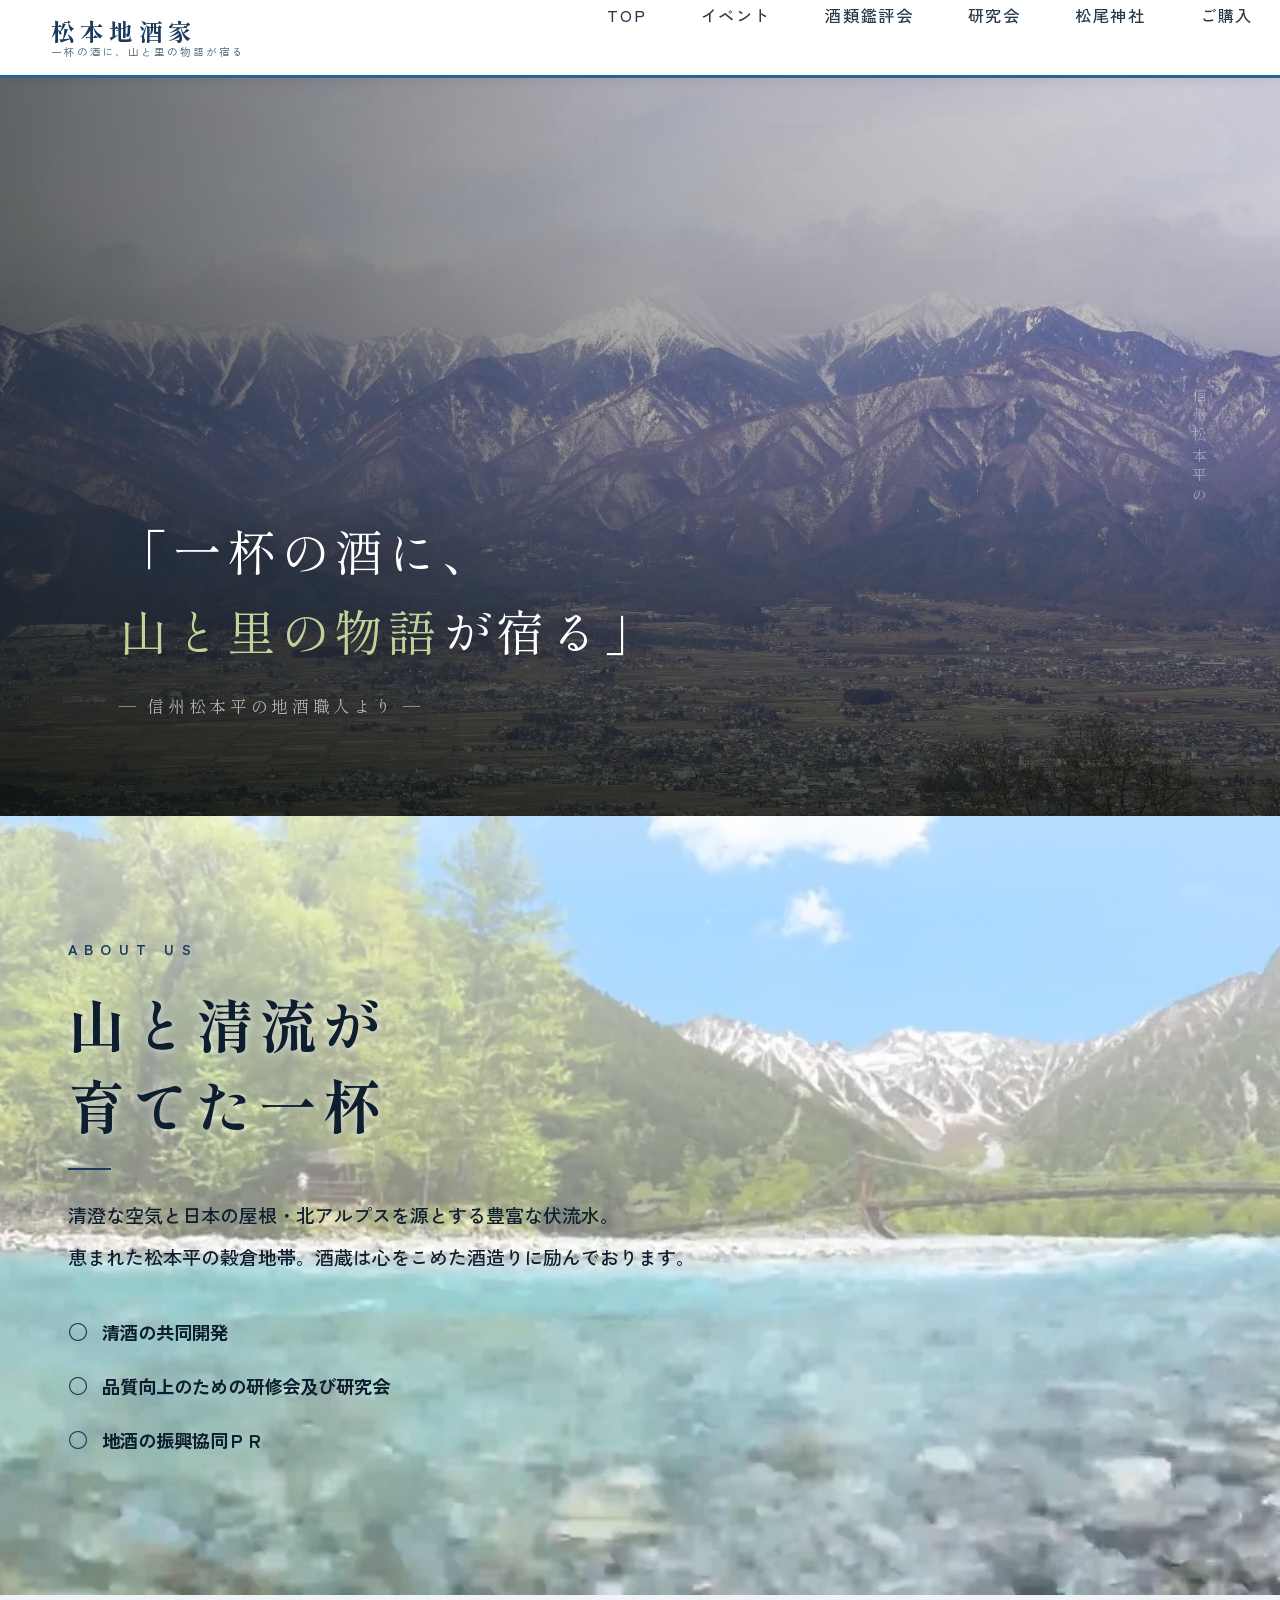
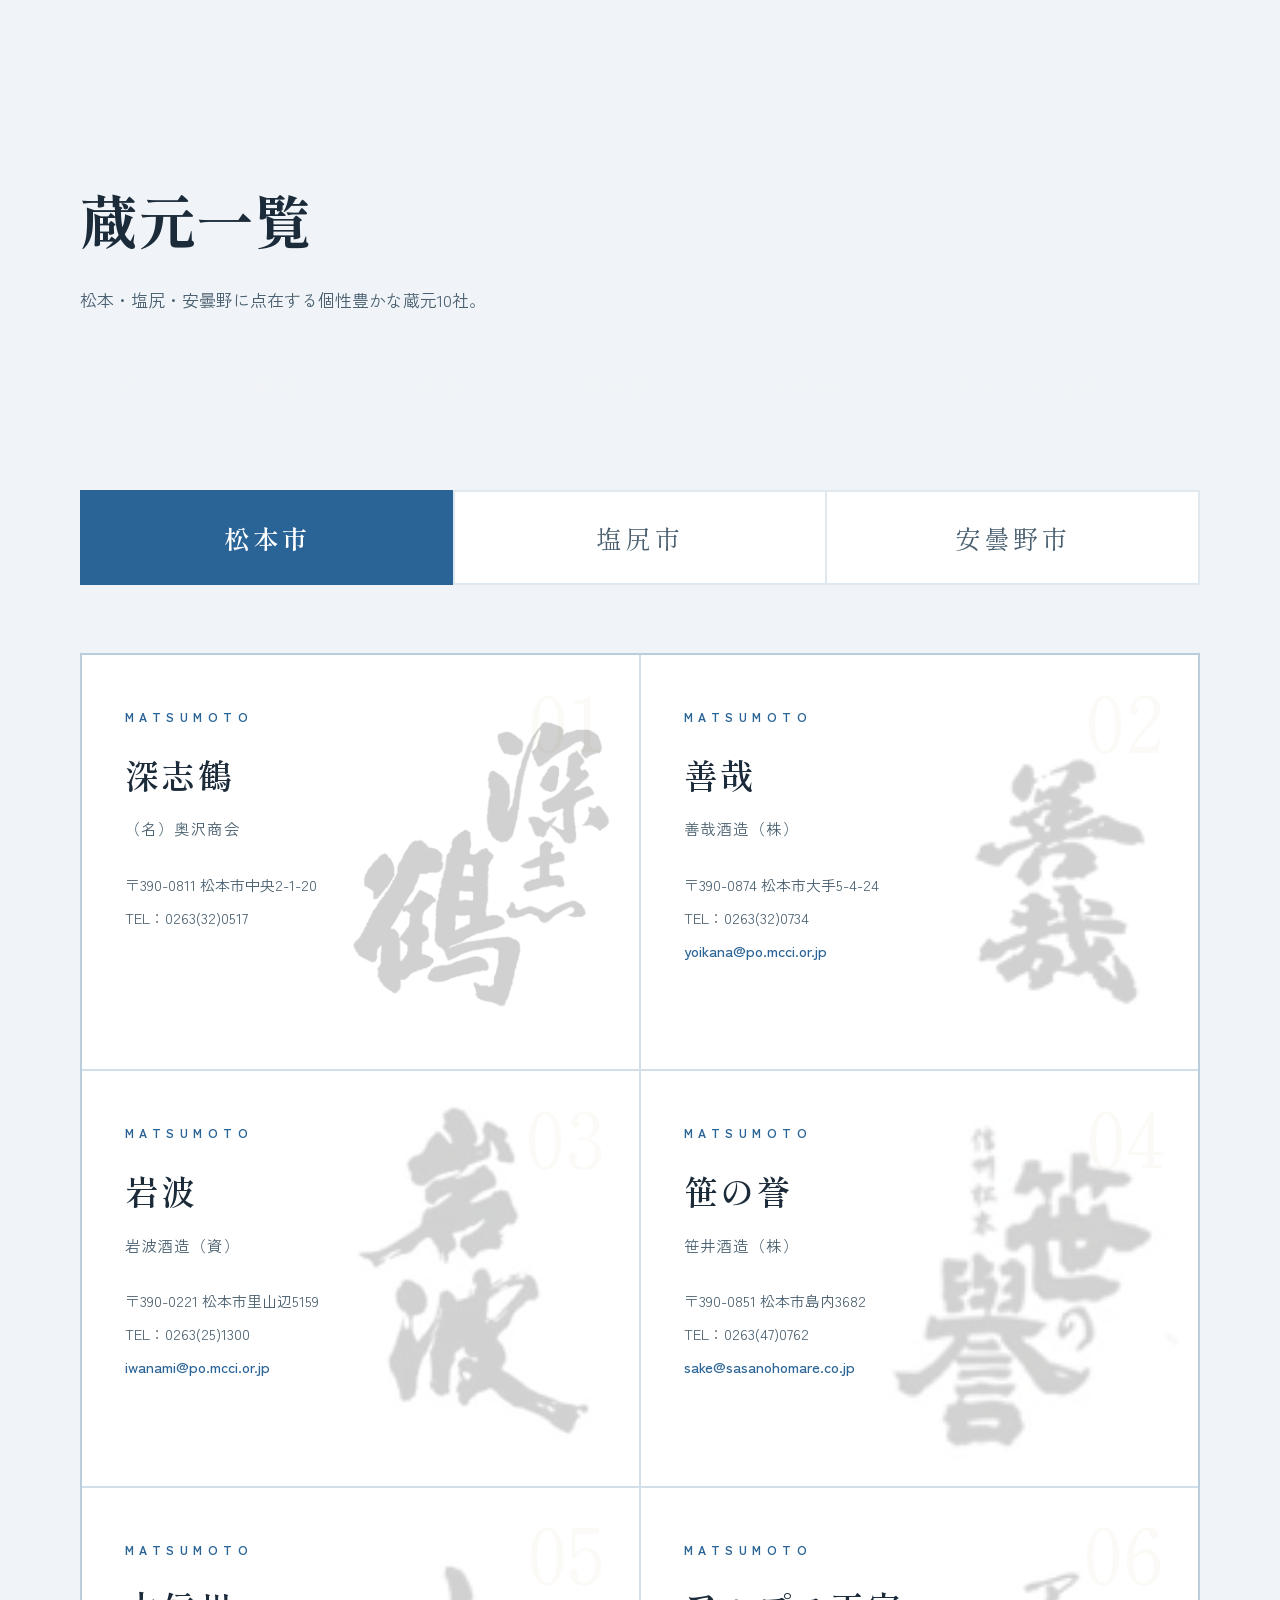
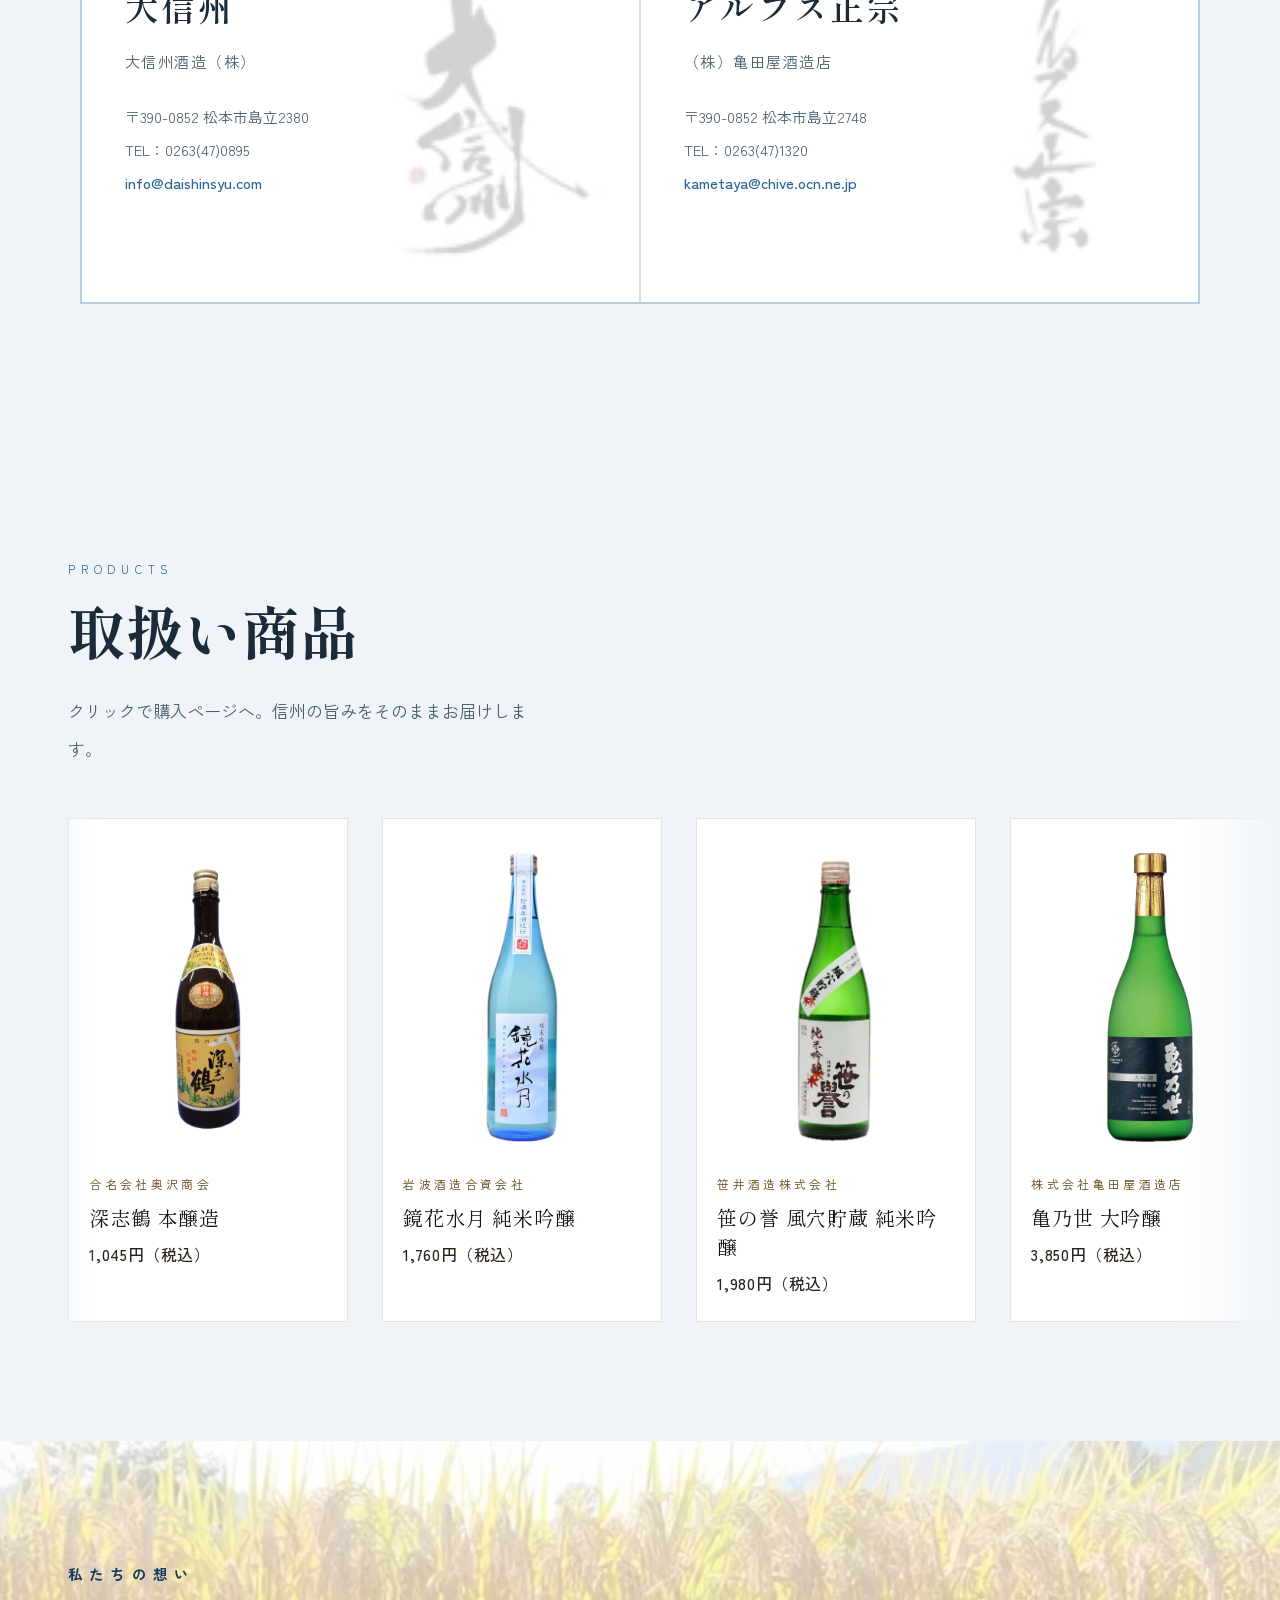
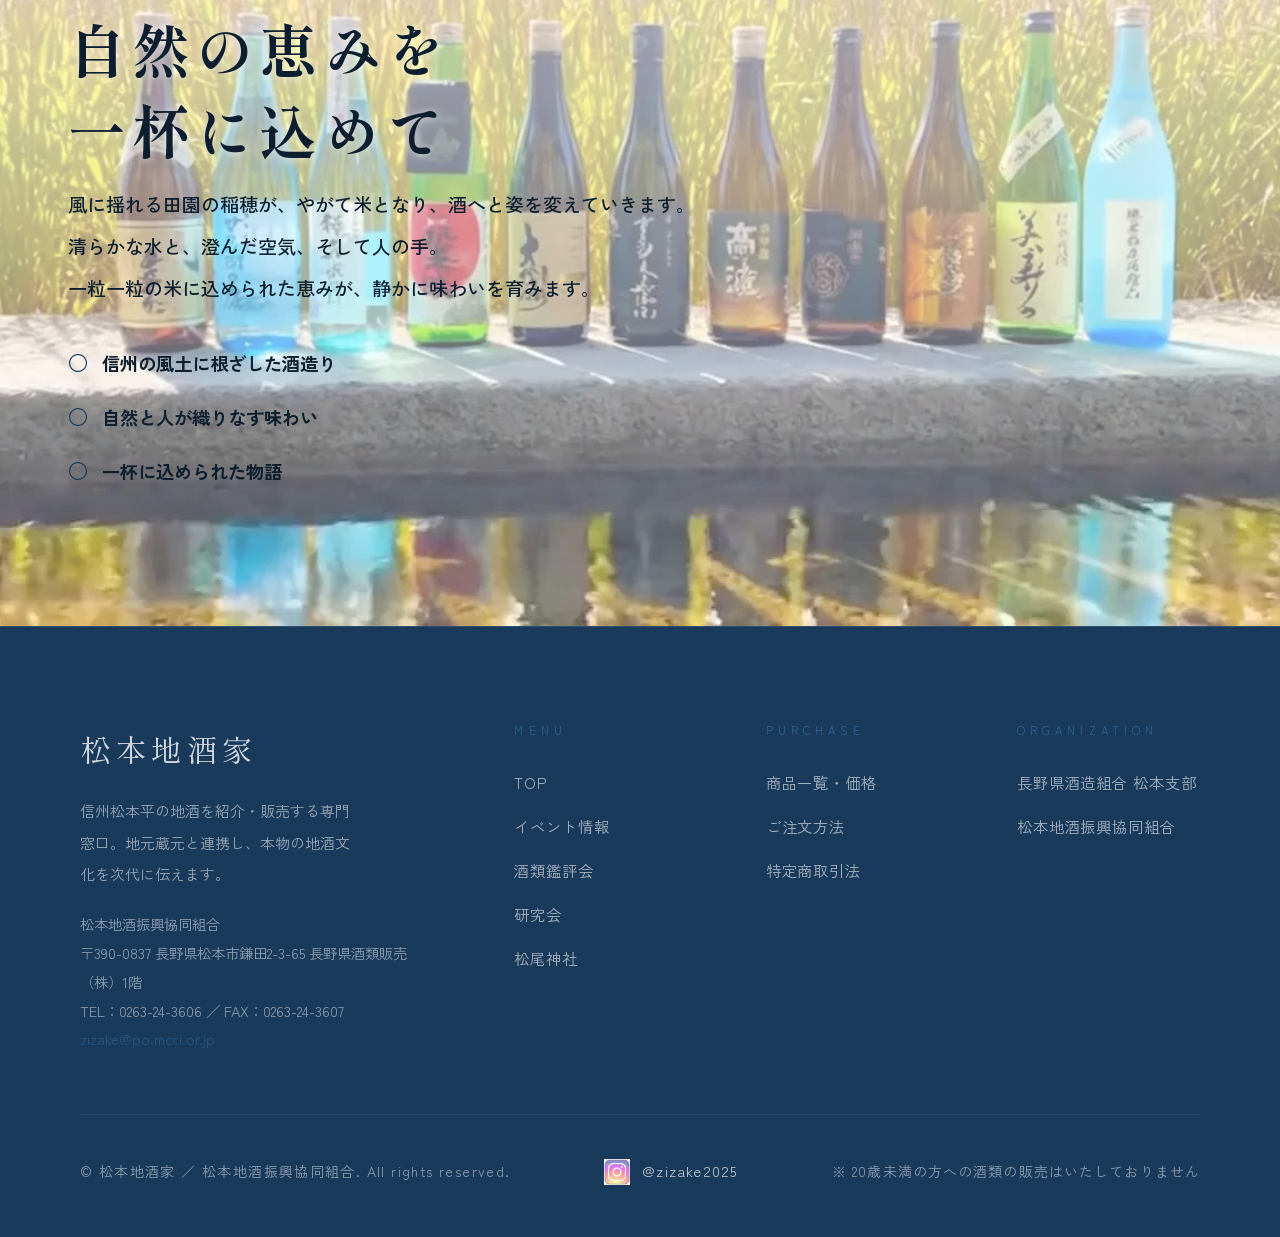
==== index.html @ dde53bfc "Improve brewery card mobile interactions" ====
<!DOCTYPE html>
<html lang="ja"><head>
  <meta charset="UTF-8">
  <meta name="viewport" content="width=device-width, initial-scale=1.0">
  <meta name="description" content="松本地酒家 — 信州松本平の地酒を紹介・販売。長野県酒造組合松本支部・松本地酒振興協同組合">
  <title>松本地酒家 — 信州松本平の地酒を紹介・販売</title>
  <link rel="icon" href="data:,">
  <link rel="preconnect" href="https://fonts.googleapis.com">
  <link rel="preload" as="image" href="images/header.webp" fetchpriority="high">
  <link href="https://fonts.googleapis.com/css2?family=Shippori+Mincho:wght@400;500;600;700&amp;family=Zen+Kaku+Gothic+New:wght@300;400;500&amp;display=swap" rel="stylesheet">
  <link rel="stylesheet" href="style.css?v=20260321b">
</head>
<body data-static-rendered="1">

<div id="loader">
  <div class="loader-kanji">松本地酒家</div>
  <div class="loader-en">zizake</div>
  <div class="loader-bar"></div>
</div>

<nav id="navbar">
  <a href="index.html" data-page="page-main" class="nav-logo">
    <span class="nav-logo-main">松本地酒家</span>
    <span class="nav-logo-sub">一杯の酒に、山と里の物語が宿る</span>
  </a>
  <ul class="nav-links">
    <li><a href="index.html" data-page="page-main">TOP</a></li>
    <li><a href="index.html?page=page-event" data-page="page-event">イベント</a></li>
    <li><a href="awards.html" data-page="page-awards">酒類鑑評会</a></li>
    <li><a href="index.html?page=page-research" data-page="page-research">研究会</a></li>
    <li><a href="index.html?page=page-shrine" data-page="page-shrine">松尾神社</a></li>
    <li><a href="purchase.html" data-page="page-purchase">ご購入</a></li>
  </ul>
  <div class="nav-hamburger" id="navHamburger"><span></span><span></span><span></span></div>
</nav>
<div class="nav-mobile" id="navMobile">
  <a href="index.html" data-page="page-main">TOP</a>
  <a href="index.html?page=page-event" data-page="page-event">イベント</a>
  <a href="awards.html" data-page="page-awards">酒類鑑評会</a>
  <a href="index.html?page=page-research" data-page="page-research">研究会</a>
  <a href="index.html?page=page-shrine" data-page="page-shrine">松尾神社</a>
  <a href="purchase.html" data-page="page-purchase">ご購入</a>
</div>

<!-- ════ PAGE: MAIN ════ -->
<div class="page active" id="page-main">

  <!-- ヒーロービジュアル -->
  <div id="nav-slideshow">
    <div class="nss-slides" id="nsSlides">
      <div class="nss-slide active">
        <div class="nss-slide-img" style="background-image:url('images/header.jpeg');background-size:cover;background-position:center;"></div>
        <div class="nss-slide-sub">信州松本平の</div>
        <div class="nss-content">
          <div class="nss-quote-wrap">
            <p class="nss-quote-main">「一杯の酒に、<br><em>山と里の物語</em>が宿る」</p>
            <p class="nss-quote-attr">— 信州松本平の地酒職人より —</p>
          </div>
        </div>
      </div></div>
    <!-- 複数画像時のみ表示されるコントロール -->
    <div class="nss-controls" id="heroControls" style="display:none;">
      <button id="nssPrev" class="nss-btn" aria-label="前へ">←</button>
      <div class="nss-dots" id="nssDots"></div>
      <button id="nssNext" class="nss-btn" aria-label="次へ">→</button>
    </div>
    <div class="nss-progress" id="nssProgress"></div>
  </div>

  <!-- イベントバナー（直近イベント複数対応） -->
  <div id="event-banners-wrap"></div>

  <!-- ABOUT -->
  <section id="about">
    <!-- 動画背景（全幅） -->
    <div class="about-video-bg" id="about-video-container">
      <img src="images/river.jpeg" alt="River background" class="about-video-poster">
    </div>
    <!-- 動画の上に載せるコンテンツ -->
    <div class="about-overlay">
      <div class="about-overlay-inner">
        <p class="about-tag reveal">About Us</p>
        <h2 class="about-heading reveal">山と清流が<br>育てた一杯</h2>
        <div class="about-rule reveal"></div>
        <p class="about-body reveal">清澄な空気と日本の屋根・北アルプスを源とする豊富な伏流水。<br>恵まれた松本平の穀倉地帯。酒蔵は心をこめた酒造りに励んでおります。</p>
        <ul class="about-list reveal">
          <li><span class="about-list-mark">○</span>清酒の共同開発</li>
          <li><span class="about-list-mark">○</span>品質向上のための研修会及び研究会</li>
          <li><span class="about-list-mark">○</span>地酒の振興協同ＰＲ</li>
        </ul>
      </div>
    </div>
  </section>

  <!-- 蔵元 -->
  <section id="breweries">
    <div class="section-inner">
      <p class="section-tag reveal">Breweries</p>
      <h2 class="section-heading reveal">蔵元一覧</h2>
      <p class="section-body reveal" style="max-width:520px;margin-bottom:0;">松本・塩尻・安曇野に点在する個性豊かな蔵元10社。</p>
    </div>
    <div class="marquee-wrap"><div class="marquee-track"><span>深志鶴</span><span>·</span><span>善哉</span><span>·</span><span>岩波</span><span>·</span><span>笹の誉</span><span>·</span><span>大信州</span><span>·</span><span>アルプス正宗</span><span>·</span><span>高波</span><span>·</span><span>和饗</span><span>·</span><span>美寿々</span><span>·</span><span>酔園</span><span>·</span><span>深志鶴</span><span>·</span><span>善哉</span><span>·</span><span>岩波</span><span>·</span><span>笹の誉</span><span>·</span><span>大信州</span><span>·</span><span>アルプス正宗</span><span>·</span><span>高波</span><span>·</span><span>和饗</span><span>·</span><span>美寿々</span><span>·</span><span>酔園</span><span>·</span></div></div>
    <div class="section-inner">
      <div class="region-tabs reveal">
        <button class="region-tab active" data-panel="panel-matsumoto">松本市</button>
        <button class="region-tab" data-panel="panel-shiojiri">塩尻市</button>
        <button class="region-tab" data-panel="panel-azumino">安曇野市</button>
      </div>
      <div class="region-panel active" id="panel-matsumoto"><div class="brewery-grid" id="grid-matsumoto"><div class="brewery-card" data-num="01"><img class="brewery-card-bg" src="images/深志鶴.webp" alt=""><div class="bc-region">Matsumoto</div><div class="bc-name">深志鶴</div><div class="bc-maker">（名）奥沢商会</div><div class="bc-info">〒390-0811 松本市中央2-1-20<br>TEL：0263(32)0517<br></div></div><div class="brewery-card" data-num="02"><img class="brewery-card-bg" src="images/善哉.webp" alt=""><div class="bc-region">Matsumoto</div><div class="bc-name">善哉</div><div class="bc-maker">善哉酒造（株）</div><div class="bc-info">〒390-0874 松本市大手5-4-24<br>TEL：0263(32)0734<br><a href="mailto:yoikana@po.mcci.or.jp">yoikana@po.mcci.or.jp</a></div><a class="bc-arrow" href="https://yoikanasyuzou.jimdosite.com/" target="_blank" rel="noreferrer noopener">詳しく見る →</a></div><div class="brewery-card" data-num="03"><img class="brewery-card-bg" src="images/岩波.webp" alt=""><div class="bc-region">Matsumoto</div><div class="bc-name">岩波</div><div class="bc-maker">岩波酒造（資）</div><div class="bc-info">〒390-0221 松本市里山辺5159<br>TEL：0263(25)1300<br><a href="mailto:iwanami@po.mcci.or.jp">iwanami@po.mcci.or.jp</a></div><a class="bc-arrow" href="https://iwanami-sake.com/" target="_blank" rel="noreferrer noopener">詳しく見る →</a></div><div class="brewery-card" data-num="04"><img class="brewery-card-bg" src="images/笹井.webp" alt=""><div class="bc-region">Matsumoto</div><div class="bc-name">笹の誉</div><div class="bc-maker">笹井酒造（株）</div><div class="bc-info">〒390-0851 松本市島内3682<br>TEL：0263(47)0762<br><a href="mailto:sake@sasanohomare.co.jp">sake@sasanohomare.co.jp</a></div><a class="bc-arrow" href="http://www.sasanohomare.co.jp/" target="_blank" rel="noreferrer noopener">詳しく見る →</a></div><div class="brewery-card" data-num="05"><img class="brewery-card-bg" src="images/大信州.webp" alt=""><div class="bc-region">Matsumoto</div><div class="bc-name">大信州</div><div class="bc-maker">大信州酒造（株）</div><div class="bc-info">〒390-0852 松本市島立2380<br>TEL：0263(47)0895<br><a href="mailto:info@daishinsyu.com">info@daishinsyu.com</a></div><a class="bc-arrow" href="https://www.daishinsyu.com/" target="_blank" rel="noreferrer noopener">詳しく見る →</a></div><div class="brewery-card" data-num="06"><img class="brewery-card-bg" src="images/亀田屋.webp" alt=""><div class="bc-region">Matsumoto</div><div class="bc-name">アルプス正宗</div><div class="bc-maker">（株）亀田屋酒造店</div><div class="bc-info">〒390-0852 松本市島立2748<br>TEL：0263(47)1320<br><a href="mailto:kametaya@chive.ocn.ne.jp">kametaya@chive.ocn.ne.jp</a></div><a class="bc-arrow" href="https://www.kametaya.co.jp/" target="_blank" rel="noreferrer noopener">詳しく見る →</a></div></div></div>
      <div class="region-panel" id="panel-shiojiri"><div class="brewery-grid" id="grid-shiojiri"><div class="brewery-card" data-num="01"><img class="brewery-card-bg" src="images/高波.webp" alt=""><div class="bc-region">Shiojiri</div><div class="bc-name">高波</div><div class="bc-maker">（資）丸永酒造場</div><div class="bc-info">〒399-0703 塩尻市広丘高出840<br>TEL：0263(52)2633<br><a href="mailto:mail@takanami-sake.co.jp">mail@takanami-sake.co.jp</a></div><a class="bc-arrow" href="https://www.takanami-sake.com/" target="_blank" rel="noreferrer noopener">詳しく見る →</a></div><div class="brewery-card" data-num="02"><img class="brewery-card-bg" src="images/和饗.webp" alt=""><div class="bc-region">Shiojiri</div><div class="bc-name">和饗</div><div class="bc-maker">和饗酒造（株）</div><div class="bc-info">〒399-0700 塩尻市塩尻町140<br>TEL：0263(52)0302<br></div><a class="bc-arrow" href="https://wakyo-shuzo.com/" target="_blank" rel="noreferrer noopener">詳しく見る →</a></div><div class="brewery-card" data-num="03"><img class="brewery-card-bg" src="images/美寿々.webp" alt=""><div class="bc-region">Shiojiri</div><div class="bc-name">美寿々</div><div class="bc-maker">美寿々酒造（株）</div><div class="bc-info">〒399-6462 塩尻市洗馬2402<br>TEL：0263(52)0013<br><a href="mailto:info@misuzushuzo.com">info@misuzushuzo.com</a></div><a class="bc-arrow" href="http://www.appale.ne.jp/~misuzu/" target="_blank" rel="noreferrer noopener">詳しく見る →</a></div></div></div>
      <div class="region-panel" id="panel-azumino"><div class="brewery-grid" id="grid-azumino"><div class="brewery-card" data-num="01"><img class="brewery-card-bg" src="images/酔園.webp" alt=""><div class="bc-region">Azumino</div><div class="bc-name">酔園</div><div class="bc-maker">ＥＨ酒造（株）</div><div class="bc-info">〒399-8204 安曇野市豊科高家1090-1<br>TEL：0263(72)3011<br><a href="mailto:mail@suien.co.jp">mail@suien.co.jp</a></div><a class="bc-arrow" href="https://suien-sake.com/" target="_blank" rel="noreferrer noopener">詳しく見る →</a></div></div></div>
    </div>
  </section>

  <!-- 商品カルーセル -->
  <section id="product-carousel">
    <div class="carousel-header">
      <p class="section-tag reveal">Products</p>
      <h2 class="section-heading reveal">取扱い商品</h2>
      <p class="section-body reveal" style="max-width:460px;">クリックで購入ページへ。信州の旨みをそのままお届けします。</p>
    </div>
    <div class="carousel-track-wrap reveal">
      <div class="carousel-track" id="carousel-track" style="animation-duration: 40s;"><a class="carousel-item" href="purchase.html" data-page="page-purchase"><div class="carousel-img"><img src="images/sake1.jpeg" alt="深志鶴 本醸造"></div><div class="carousel-item-brewery">合名会社奥沢商会</div><div class="carousel-item-name">深志鶴 本醸造</div><div class="carousel-item-price">1,045円（税込）</div></a><a class="carousel-item" href="purchase.html" data-page="page-purchase"><div class="carousel-img"><img src="images/sake2.jpeg" alt="鏡花水月 純米吟醸"></div><div class="carousel-item-brewery">岩波酒造合資会社</div><div class="carousel-item-name">鏡花水月 純米吟醸</div><div class="carousel-item-price">1,760円（税込）</div></a><a class="carousel-item" href="purchase.html" data-page="page-purchase"><div class="carousel-img"><img src="images/sake3.jpeg" alt="笹の誉 風穴貯蔵 純米吟醸"></div><div class="carousel-item-brewery">笹井酒造株式会社</div><div class="carousel-item-name">笹の誉 風穴貯蔵 純米吟醸</div><div class="carousel-item-price">1,980円（税込）</div></a><a class="carousel-item" href="purchase.html" data-page="page-purchase"><div class="carousel-img"><img src="images/sake4.jpeg" alt="亀乃世 大吟醸"></div><div class="carousel-item-brewery">株式会社亀田屋酒造店</div><div class="carousel-item-name">亀乃世 大吟醸</div><div class="carousel-item-price">3,850円（税込）</div></a><a class="carousel-item" href="purchase.html" data-page="page-purchase"><div class="carousel-img"><img src="images/sake5.jpeg" alt="高波 大吟醸"></div><div class="carousel-item-brewery">合資会社丸永酒造場</div><div class="carousel-item-name">高波 大吟醸</div><div class="carousel-item-price">3,300円（税込）</div></a><a class="carousel-item" href="purchase.html" data-page="page-purchase"><div class="carousel-img"><img src="images/sake6.jpeg" alt="和饗 純米吟醸酒"></div><div class="carousel-item-brewery">和饗酒造株式会社</div><div class="carousel-item-name">和饗 純米吟醸酒</div><div class="carousel-item-price">2,090円（税込）</div></a><a class="carousel-item" href="purchase.html" data-page="page-purchase"><div class="carousel-img"><img src="images/sake7.jpeg" alt="美寿々 純米吟醸原酒"></div><div class="carousel-item-brewery">美寿々酒造株式会社</div><div class="carousel-item-name">美寿々 純米吟醸原酒</div><div class="carousel-item-price">1,870円（税込）</div></a><a class="carousel-item" href="purchase.html" data-page="page-purchase"><div class="carousel-img"><img src="images/sake8.jpeg" alt="酔園 幻の酒ブルー"></div><div class="carousel-item-brewery">ＥＨ酒造株式会社</div><div class="carousel-item-name">酔園 幻の酒ブルー</div><div class="carousel-item-price">1,760円（税込）</div></a><a class="carousel-item" href="purchase.html" data-page="page-purchase"><div class="carousel-img"><img src="images/sake1.jpeg" alt="深志鶴 本醸造"></div><div class="carousel-item-brewery">合名会社奥沢商会</div><div class="carousel-item-name">深志鶴 本醸造</div><div class="carousel-item-price">1,045円（税込）</div></a><a class="carousel-item" href="purchase.html" data-page="page-purchase"><div class="carousel-img"><img src="images/sake2.jpeg" alt="鏡花水月 純米吟醸"></div><div class="carousel-item-brewery">岩波酒造合資会社</div><div class="carousel-item-name">鏡花水月 純米吟醸</div><div class="carousel-item-price">1,760円（税込）</div></a><a class="carousel-item" href="purchase.html" data-page="page-purchase"><div class="carousel-img"><img src="images/sake3.jpeg" alt="笹の誉 風穴貯蔵 純米吟醸"></div><div class="carousel-item-brewery">笹井酒造株式会社</div><div class="carousel-item-name">笹の誉 風穴貯蔵 純米吟醸</div><div class="carousel-item-price">1,980円（税込）</div></a><a class="carousel-item" href="purchase.html" data-page="page-purchase"><div class="carousel-img"><img src="images/sake4.jpeg" alt="亀乃世 大吟醸"></div><div class="carousel-item-brewery">株式会社亀田屋酒造店</div><div class="carousel-item-name">亀乃世 大吟醸</div><div class="carousel-item-price">3,850円（税込）</div></a><a class="carousel-item" href="purchase.html" data-page="page-purchase"><div class="carousel-img"><img src="images/sake5.jpeg" alt="高波 大吟醸"></div><div class="carousel-item-brewery">合資会社丸永酒造場</div><div class="carousel-item-name">高波 大吟醸</div><div class="carousel-item-price">3,300円（税込）</div></a><a class="carousel-item" href="purchase.html" data-page="page-purchase"><div class="carousel-img"><img src="images/sake6.jpeg" alt="和饗 純米吟醸酒"></div><div class="carousel-item-brewery">和饗酒造株式会社</div><div class="carousel-item-name">和饗 純米吟醸酒</div><div class="carousel-item-price">2,090円（税込）</div></a><a class="carousel-item" href="purchase.html" data-page="page-purchase"><div class="carousel-img"><img src="images/sake7.jpeg" alt="美寿々 純米吟醸原酒"></div><div class="carousel-item-brewery">美寿々酒造株式会社</div><div class="carousel-item-name">美寿々 純米吟醸原酒</div><div class="carousel-item-price">1,870円（税込）</div></a><a class="carousel-item" href="purchase.html" data-page="page-purchase"><div class="carousel-img"><img src="images/sake8.jpeg" alt="酔園 幻の酒ブルー"></div><div class="carousel-item-brewery">ＥＨ酒造株式会社</div><div class="carousel-item-name">酔園 幻の酒ブルー</div><div class="carousel-item-price">1,760円（税込）</div></a></div>
    </div>
  </section>
  <!-- 和紙セクション -->
  <section id="washi-section">
    <img class="washi-visual-bg" src="images/saketitle.jpeg" alt="松本地酒家の和紙背景">
    <!-- テキストオーバーレイ -->
    <div class="washi-overlay">
      <div class="washi-overlay-inner">
        <p class="about-tag reveal">私たちの想い</p>
        <h2 class="about-heading reveal">自然の恵みを<br>一杯に込めて</h2>
        <p class="about-body reveal">
風に揺れる田園の稲穂が、やがて米となり、酒へと姿を変えていきます。<br>
清らかな水と、澄んだ空気、そして人の手。<br>
一粒一粒の米に込められた恵みが、静かに味わいを育みます。
        </p>
        <ul class="about-list reveal">
          <li><span class="about-list-mark">○</span>信州の風土に根ざした酒造り</li>
          <li><span class="about-list-mark">○</span>自然と人が織りなす味わい</li>
          <li><span class="about-list-mark">○</span>一杯に込められた物語</li>
        </ul>
      </div>
    </div>
  </section>


  <footer>
    <div class="footer-inner">
      <div class="footer-top">
        <div>
          <div class="footer-brand">松本地酒家</div>
          <p class="footer-desc">信州松本平の地酒を紹介・販売する専門窓口。地元蔵元と連携し、本物の地酒文化を次代に伝えます。</p>
          <address class="footer-address" style="font-style:normal;">松本地酒振興協同組合<br>〒390-0837 長野県松本市鎌田2-3-65 長野県酒類販売（株）1階<br>TEL：0263-24-3606 ／ FAX：0263-24-3607<br><a href="mailto:zizake@po.mcci.or.jp" style="color:var(--amber);opacity:.7;">zizake@po.mcci.or.jp</a></address>
        </div>
        <div class="footer-col"><div class="footer-col-title">Menu</div><ul>
          <li><a href="index.html" data-page="page-main">TOP</a></li>
          <li><a href="index.html?page=page-event" data-page="page-event">イベント情報</a></li>
          <li><a href="awards.html" data-page="page-awards">酒類鑑評会</a></li>
          <li><a href="index.html?page=page-research" data-page="page-research">研究会</a></li>
          <li><a href="index.html?page=page-shrine" data-page="page-shrine">松尾神社</a></li>
        </ul></div>
        <div class="footer-col"><div class="footer-col-title">Purchase</div><ul>
          <li><a href="purchase.html" data-page="page-purchase">商品一覧・価格</a></li>
          <li><a href="purchase.html" data-page="page-purchase">ご注文方法</a></li>
          <li><a href="purchase.html" data-page="page-purchase">特定商取引法</a></li>
        </ul></div>
        <div class="footer-col"><div class="footer-col-title">Organization</div><ul>
          <li><a href="#">長野県酒造組合 松本支部</a></li>
          <li><a href="#">松本地酒振興協同組合</a></li>
        </ul></div>
      </div>
      <div class="footer-bottom">
        <span class="footer-copy">© 松本地酒家 ／ 松本地酒振興協同組合. All rights reserved.</span>
        <a class="footer-instagram footer-instagram-inline" href="https://www.instagram.com/zizake2025/" target="_blank" rel="noreferrer">
          <img src="images/instagram_logo.jpeg" alt="Instagram">
          <span>@zizake2025</span>
        </a>
        <span class="footer-age">※ 20歳未満の方への酒類の販売はいたしておりません</span>
      </div>
    </div>
  </footer>
</div>

<!-- ════ PAGE: EVENT ════ -->
<div class="page" id="page-event">
  <div class="page-hero"><div class="page-hero-inner">
    <p class="page-hero-tag reveal">Event</p>
    <h1 class="page-hero-title reveal">イベント情報</h1>
    <p class="page-hero-sub reveal">松本地酒振興協同組合 出展イベント</p>
  </div></div>
  <div class="event-page-body"><div style="max-width:1120px;margin:0 auto;">
    <div id="event-upcoming-block"></div>
    <div id="sake-booth-sections"></div>
    <h3 style="font-family:var(--serif);font-size:1.2rem;letter-spacing:.1em;margin:5rem 0 1rem;opacity:.5;" class="reveal">過去のイベント</h3>
    <div class="event-archive-grid" id="event-archive-grid"><div class="event-archive-card"><div class="event-archive-img"><img src="images/2026.4.11.jpg" alt="松本平の地酒を味わう会"></div><div class="event-archive-title">松本平の地酒を味わう会</div><div class="event-archive-date">2026年4月11日（土）</div><p style="font-size:.78rem;opacity:.5;margin-top:.5rem;line-height:1.8;">地域を代表する銘柄が多数揃うほか、大好評のお惣菜やM's Factoryのスイーツも並びます。春の松本の風情を感じながら日本酒の魅力を心ゆくまで味わえるイベントです。</p></div><div class="event-archive-card"><div class="event-archive-img">信州の観</div><div class="event-archive-title">信州の観光と物産展</div><div class="event-archive-date">2025年秋</div></div><div class="event-archive-card"><div class="event-archive-img">美ケ原温</div><div class="event-archive-title">美ケ原温泉マルシェ</div><div class="event-archive-date">2025年</div></div><div class="event-archive-card"><div class="event-archive-img">美ケ原温</div><div class="event-archive-title">美ケ原温泉 松本平地酒紀行</div><div class="event-archive-date">2025年</div></div><div class="event-archive-card"><div class="event-archive-img">信州松本</div><div class="event-archive-title">信州松本大歌舞伎</div><div class="event-archive-date">2025年</div></div></div>
  </div></div>
  <footer><div class="footer-inner"><div class="footer-bottom"><span class="footer-copy">© 松本地酒家 ／ 松本地酒振興協同組合</span><a class="footer-instagram footer-instagram-inline" href="https://www.instagram.com/zizake2025/" target="_blank" rel="noreferrer"><img src="images/instagram_logo.jpeg" alt="Instagram"><span>@zizake2025</span></a><span class="footer-age">※ 20歳未満の方への酒類の販売はいたしておりません</span></div></div></footer>
</div>

<!-- ════ PAGE: RESEARCH ════ -->
<div class="page" id="page-research">
  <div class="page-hero"><div class="page-hero-inner">
    <p class="page-hero-tag reveal">Research</p>
    <h1 class="page-hero-title reveal">研究会</h1>
    <p class="page-hero-sub reveal">品質向上のための研修・研究活動</p>
  </div></div>
  <div class="research-section"><div class="research-inner">
    <div class="research-card reveal" data-month="３月">
      <div class="rc-tag">March — Spring</div>
      <h2 class="rc-title">新酒研究会</h2>
      <p class="rc-body">日本酒は11月頃から翌年の3月頃にかけて製造します。出来上がった新酒を3月に持ち寄り、「酒質・出来栄え」等を関東信越国税局の鑑定官、長野県工業技術総合センターの研究員に審査していただきます。先生からいただいた講評などをもとに、全国や県の鑑評会へ出品します。</p>
      <div class="rc-label">○ 毎年3月開催</div>
      <!-- 研究会画像（adminから登録） -->
      <div class="page-photo-grid cols-2" id="research-photos-0" style=""><div class="page-photo-item reveal"><img src="images/shinsyu.jpg" alt="新酒研究会"></div></div>
    </div>
    <div class="research-card reveal" data-month="７月">
      <div class="rc-tag">July — Summer</div>
      <h2 class="rc-title">初のみきり研究会</h2>
      <p class="rc-body">酒造が終了すると「澱引き」「濾過」をして生酒以外は「火入れ」をしタンクに低温貯蔵されます。タンクに金属製の呑み口をつけ少量の酒を採取することを「呑み切り」といいます。気温が上昇して酒質が変化しがちな6月〜7月にかけて貯蔵酒の保存状態や出荷について、関東信越国税局の鑑定官、長野県工業技術総合センターの研究員に審査していただきます。</p>
      <div class="rc-label">○ 毎年7月開催</div>
      <!-- 研究会画像（adminから登録） -->
      <div class="page-photo-grid cols-2" id="research-photos-1"><div class="page-photo-item reveal"><img src="images/nomi01.jpeg" alt="初のみきり研究会"></div></div>
    </div>
  </div></div>
  <footer><div class="footer-inner"><div class="footer-bottom"><span class="footer-copy">© 松本地酒家 ／ 松本地酒振興協同組合</span><a class="footer-instagram footer-instagram-inline" href="https://www.instagram.com/zizake2025/" target="_blank" rel="noreferrer"><img src="images/instagram_logo.jpeg" alt="Instagram"><span>@zizake2025</span></a><span class="footer-age">※ 20歳未満の方への酒類の販売はいたしておりません</span></div></div></footer>
</div>

<!-- ════ PAGE: SHRINE ════ -->
<div class="page" id="page-shrine">
  <div class="page-hero"><div class="page-hero-inner">
    <p class="page-hero-tag reveal">Shrine</p>
    <h1 class="page-hero-title reveal">松尾神社</h1>
    <p class="page-hero-sub reveal">松本市 深志神社境内</p>
  </div></div>
  <div class="shrine-section"><div class="shrine-hero-img" id="shrineHeroImg">
    <!-- adminから登録した画像1枚目をヒーローに使用、未登録時は装飾テキスト -->
    <div class="shrine-hero-placeholder" id="shrineHeroPlaceholder" style="display: none;">松尾</div>
  <img src="images/matsuozinzya1.jpeg" alt="松尾神社"></div><div class="shrine-inner">
    <div class="shrine-body">
      <p class="reveal">松尾神社は、大山咋神（おおやまくいのかみ）・市杵島姫命（いちきしまひめのみこと）を祭神に祀る、日本酒の神様として全国各地にある神社です。</p>
      <p class="reveal">江戸時代（1710年頃）、町ごと城下ごとの酒造仲間が、京都から松尾大社の分神を勧請して、それぞれに社を建て、それを拠りどころにして酒造の繁栄を祈っていました。</p>
      <p class="reveal">松本市の深志神社境内にある松尾神社は天保8年に奉られ、酒造りの季節が来ると毎年松尾神社の例祭を斎行し、酒造りの安全祈願を行っております。</p>
    </div>
    <div class="shrine-info reveal">
      <strong style="color:var(--amber-lt);font-weight:400;">所在地</strong>　長野県松本市深志3丁目 深志神社境内<br>
      <strong style="color:var(--amber-lt);font-weight:400;">祭神</strong>　大山咋神 ／ 市杵島姫命<br>
      <strong style="color:var(--amber-lt);font-weight:400;">奉納年</strong>　天保8年（1837年）<br>
      <strong style="color:var(--amber-lt);font-weight:400;">例祭</strong>　酒造りの季節ごとに安全祈願を斎行
    </div>
    <!-- 松尾神社画像（adminから登録・3枚） -->
    <div class="page-photo-grid cols-3" id="shrine-photos" style="margin-top:3rem;"><div class="page-photo-item reveal"><img src="images/matuoyokomaku2.jpeg" alt="松尾神社"></div><div class="page-photo-item reveal"><img src="images/matuosaidan1.jpeg" alt="松尾神社"></div></div>
  </div></div>
  <footer><div class="footer-inner"><div class="footer-bottom"><span class="footer-copy">© 松本地酒家 ／ 松本地酒振興協同組合</span><a class="footer-instagram footer-instagram-inline" href="https://www.instagram.com/zizake2025/" target="_blank" rel="noreferrer"><img src="images/instagram_logo.jpeg" alt="Instagram"><span>@zizake2025</span></a><span class="footer-age">※ 20歳未満の方への酒類の販売はいたしておりません</span></div></div></footer>
</div>

<script src="script.js?v=20260321b"></script>


</body></html>
---- style.css ----
/* ============================================================
   松本地酒家 — style.css
   ============================================================ */

/* ── RESET & BASE ─────────────────────────────────────────── */
*, *::before, *::after { box-sizing: border-box; margin: 0; padding: 0; }
html { scroll-behavior: smooth; font-size: 17px; }

:root {
  /* ── 空・水・清澄テーマ ── */
  --cream:    #F7F9FC;          /* 白磁：ほぼ白・わずかに青み */
  --ink:      #F0F4F8;          /* ページ背景：淡い空色 */
  --rice:     #E8EFF5;          /* カード背景：少し濃い */
  --amber:    #2A6496;          /* 藍：信州の空 */
  --amber-lt: #4A90C4;          /* 浅葱：水面の青 */
  --deep:     #EBF2F8;          /* セクション背景：やや青み */
  --midnight: #1A3A5C;          /* ローダー背景：深い藍 */
  --mist:     rgba(42,100,150,0.06);
  --border:   rgba(42,100,150,0.15);
  --text:     #1C2B3A;          /* 本文：濃い藍灰 */
  --text-sub: #4A6070;          /* サブテキスト */
  --accent:   #7BBFDD;          /* アクセント：澄んだ水色 */
  --serif:    'Shippori Mincho', serif;
  --sans:     'Zen Kaku Gothic New', sans-serif;
  --transition: 0.4s cubic-bezier(0.4, 0, 0.2, 1);
}

body {
  background: var(--ink);
  color: var(--text);
  font-family: var(--sans);
  font-weight: 400;
  line-height: 1.9;
  overflow-x: hidden;
}

img { max-width: 100%; display: block; }
a  { color: inherit; text-decoration: none; }
ul { list-style: none; }

/* ── LOADER ────────────────────────────────────────────────── */
#loader {
  position: fixed; inset: 0; z-index: 9999;
  background: var(--midnight);
  display: flex; flex-direction: column;
  align-items: center; justify-content: center;
  transition: opacity 0.9s ease, visibility 0.9s;
}
#loader.hide { opacity: 0; visibility: hidden; pointer-events: none; }

.loader-kanji {
  font-family: var(--serif);
  font-size: clamp(5rem, 14vw, 9rem);
  color: #FFFFFF;
  opacity: 0;
  letter-spacing: 0.2em;
  white-space: nowrap;
  animation: fadeUp 1.6s ease forwards 0.3s;
}
.loader-en {
  font-size: 0.78rem;
  letter-spacing: 0.5em;
  color: var(--amber);
  opacity: 0;
  margin-top: 1.2rem;
  text-transform: uppercase;
  animation: fadeUp 1s ease forwards 1.2s;
}
.loader-bar {
  width: 0; height: 1px;
  background: var(--amber);
  margin-top: 2rem;
  animation: barGrow 1.6s ease forwards 0.7s;
}

/* ── NAV ───────────────────────────────────────────────────── */
#navbar {
  position: sticky; top: 0; left: 0; right: 0; z-index: 200;
  padding: 0 0 0 3rem;
  display: flex; align-items: stretch; justify-content: space-between;
  background: #FFFFFF;
  border-bottom: 3px solid var(--amber);
  box-shadow: 0 2px 12px rgba(0,0,0,0.08);
  min-height: 72px;
}
#navbar.scrolled {
  background: #FFFFFF;
  box-shadow: 0 4px 20px rgba(0,0,0,0.12);
}
.nav-logo {
  font-family: var(--serif);
  line-height: 1.2;
  display: flex; flex-direction: column;
  justify-content: center;
  padding: 1rem 0;
}
.nav-logo-main {
  font-size: 1.4rem;
  letter-spacing: 0.22em;
  color: #1A3A5C;
  font-weight: 700;
  white-space: nowrap;
}
.nav-logo-sub {
  font-size: 0.62rem;
  letter-spacing: 0.18em;
  color: var(--text-sub);
  font-family: var(--sans);
  font-weight: 400;
}
.nav-links {
  display: flex; gap: 0; align-items: stretch;
}
.nav-links a {
  font-size: 0.95rem;
  letter-spacing: 0.1em;
  color: #2A3A4A;
  font-weight: 500;
  opacity: 1;
  padding: 0 1.6rem;
  display: flex; align-items: center;
  border-bottom: 3px solid transparent;
  margin-bottom: -3px;
  transition: color 0.2s, border-color 0.2s, background 0.2s;
}
.nav-links a:hover {
  color: var(--amber);
  border-bottom-color: var(--amber);
  background: rgba(42,100,150,0.04);
}

.nav-hamburger {
  display: none; flex-direction: column; gap: 5px;
  cursor: pointer; padding: 4px;
}
.nav-hamburger span {
  display: block; width: 24px; height: 1px;
  background: var(--text); transition: var(--transition);
}
.nav-hamburger.open span:nth-child(1) { transform: translateY(6px) rotate(45deg); }
.nav-hamburger.open span:nth-child(2) { opacity: 0; }
.nav-hamburger.open span:nth-child(3) { transform: translateY(-6px) rotate(-45deg); }

.nav-mobile {
  display: none; position: fixed; inset: 0; z-index: 190;
  background: rgba(26,58,92,0.97);
  flex-direction: column; align-items: center; justify-content: flex-start;
  gap: 0; padding-top: 80px; overflow-y: auto;
  backdrop-filter: blur(16px);
}
.nav-mobile.open { display: flex; }
.nav-mobile a {
  font-family: var(--serif); font-size: 1.6rem; letter-spacing: 0.2em;
  color: #fff; width: 100%; text-align: center;
  padding: 1.1rem 0; border-bottom: 1px solid rgba(255,255,255,0.12);
}
.nav-mobile a:first-child { border-top: 1px solid rgba(255,255,255,0.12); }
.nav-mobile a:hover { background: rgba(255,255,255,0.08); color: #a8d4f0; }

/* ── HERO ──────────────────────────────────────────────────── */
#hero {
  position: relative; height: 100vh; min-height: 640px;
  display: flex; align-items: center; justify-content: center;
  overflow: hidden;
}
.hero-bg {
  position: absolute; inset: 0;
  background: radial-gradient(ellipse 90% 70% at 35% 55%, #3D2A10 0%, #1A1510 55%, #0A0806 100%);
}
.hero-grain {
  position: absolute; inset: 0; pointer-events: none;
  background-image: url("data:image/svg+xml,%3Csvg xmlns='http://www.w3.org/2000/svg' width='300' height='300'%3E%3Cfilter id='n'%3E%3CfeTurbulence type='fractalNoise' baseFrequency='0.75' numOctaves='4' stitchTiles='stitch'/%3E%3C/filter%3E%3Crect width='300' height='300' filter='url(%23n)' opacity='0.035'/%3E%3C/svg%3E");
  opacity: 0.7; animation: grainShift 0.4s steps(1) infinite;
}
.hero-particles { position: absolute; inset: 0; overflow: hidden; }

.hero-ribbon {
  position: absolute; right: 3.5rem; top: 50%;
  transform: translateY(-50%);
  writing-mode: vertical-rl; font-family: var(--serif);
  font-size: 0.72rem; letter-spacing: 0.45em;
  color: var(--amber); opacity: 0.5;
}
.hero-content {
  position: relative; z-index: 2;
  text-align: center;
  opacity: 0; animation: fadeUp 0.9s ease forwards 1.8s;
}
.hero-eyebrow {
  font-size: 0.65rem; letter-spacing: 0.45em;
  color: var(--amber); text-transform: uppercase; margin-bottom: 0.6rem;
}
.hero-title {
  font-family: var(--serif);
  font-size: clamp(2rem, 4.5vw, 3.5rem);
  line-height: 1.1; letter-spacing: 0.12em; margin-bottom: 0.8rem;
}
.hero-title span {
  display: block;
  background: linear-gradient(140deg, var(--cream) 40%, var(--amber-lt));
  -webkit-background-clip: text; -webkit-text-fill-color: transparent;
  background-clip: text;
}
.hero-subtitle {
  font-size: 0.78rem;
  letter-spacing: 0.3em; opacity: 0.5; margin-bottom: 0;
}
.btn-primary {
  display: inline-block; padding: 0.9rem 2.8rem;
  border: 1px solid rgba(42,100,150,0.5);
  color: var(--amber); font-size: 0.8rem;
  letter-spacing: 0.3em; text-transform: uppercase;
  position: relative; overflow: hidden; transition: color 0.3s, background 0.3s;
}
.btn-primary::before {
  content: ''; position: absolute; inset: 0;
  background: var(--amber); transform: scaleX(0);
  transform-origin: left; transition: transform 0.3s ease; z-index: -1;
}
.btn-primary:hover { color: #FFFFFF; }
.btn-primary:hover::before { transform: scaleX(1); }

.scroll-hint { display: none; }
.scroll-hint-line {
  width: 1px; height: 48px;
  background: linear-gradient(to bottom, var(--amber), transparent);
  animation: scrollPulse 2.2s ease infinite;
}
.scroll-hint-text {
  font-size: 0.62rem; letter-spacing: 0.45em;
  opacity: 0.35; text-transform: uppercase;
}

/* ── SECTION COMMONS ───────────────────────────────────────── */
section { padding: 9rem 4rem; }
#about, #breweries, #product-carousel { padding: 9rem 4rem; }
.section-inner { max-width: 1120px; margin: 0 auto; }

.reveal { opacity: 0; transform: translateY(14px); transition: opacity 0.42s ease, transform 0.42s ease; }
.reveal.visible { opacity: 1; transform: translateY(0); }
.reveal-left { opacity: 0; transform: translateX(-18px); transition: opacity 0.42s ease, transform 0.42s ease; }
.reveal-left.visible { opacity: 1; transform: translateX(0); }
.reveal-right { opacity: 0; transform: translateX(18px); transition: opacity 0.42s ease, transform 0.42s ease; }
.reveal-right.visible { opacity: 1; transform: translateX(0); }

.section-tag {
  font-size: 0.68rem; letter-spacing: 0.5em;
  color: var(--amber); text-transform: uppercase; margin-bottom: 0.8rem;
}
.section-heading {
  font-family: var(--serif);
  font-size: clamp(2rem, 5vw, 3.4rem);
  line-height: 1.25; margin-bottom: 1.5rem;
}
.section-body {
  font-size: 1rem; line-height: 2.2;
  color: var(--text-sub);
}
.divider { width: 36px; height: 1px; background: var(--amber); margin: 1.8rem 0; }

/* ── EVENT BANNER ──────────────────────────────────────────── */
#event-banner {
  background: var(--deep); padding: 6rem 4rem;
  border-top: 1px solid var(--border); border-bottom: 1px solid var(--border);
}
#event-banners-wrap .event-inner {
  max-width: 1120px; margin: 0 auto;
  display: grid; grid-template-columns: minmax(0, 1fr) minmax(380px, 560px); gap: 4rem; align-items: center;
}
.event-badge {
  display: inline-flex; align-items: center; gap: 0.6rem;
  background: rgba(42,100,150,0.08); border: 1px solid rgba(42,100,150,0.2);
  padding: 0.4rem 1.1rem; margin-bottom: 1.5rem;
  font-size: 0.68rem; letter-spacing: 0.4em; color: var(--amber); text-transform: uppercase;
}
.event-badge-dot {
  width: 6px; height: 6px; border-radius: 50%;
  background: var(--amber); animation: blink 1.4s ease infinite;
}
.event-title {
  font-family: var(--serif);
  font-size: clamp(2rem, 5vw, 3.2rem);
  line-height: 1.2; margin-bottom: 1.2rem;
  color: var(--text); font-weight: 600;
}
.event-meta {
  display: flex; flex-wrap: wrap; gap: 1.5rem; margin-bottom: 1.5rem;
}
.event-meta-item {
  display: flex; align-items: center; gap: 0.6rem;
  font-size: 0.95rem; color: var(--text);
}
.event-meta-icon { color: var(--amber); font-size: 0.9rem; }
.event-desc {
  font-size: 0.9rem; line-height: 2; opacity: 0.6; margin-bottom: 2rem;
}
#event-banners-wrap .event-poster {
  position: relative; border-radius: 2px; overflow: hidden;
  width: 100%;
  max-width: 560px;
  margin: 0 0 0 auto;
}
#event-banners-wrap .event-poster-img {
  width: 100%;
  min-height: 560px;
  background: linear-gradient(145deg, #5C2B4A 0%, #3D2A10 50%, #1A1510 100%);
  display: flex; align-items: center; justify-content: center;
  flex-direction: column; gap: 1rem;
}
#event-banners-wrap .event-poster-photo,
#event-banners-wrap .event-poster-img img {
  width: 100%; height: 100%; display: block;
  object-fit: cover;
  object-position: center;
}
.event-poster-inner {
  text-align: center; padding: 2rem;
}
.event-poster-year {
  font-size: 0.7rem; letter-spacing: 0.5em; color: var(--amber); margin-bottom: 0.5rem;
}
.event-poster-main {
  font-family: var(--serif); font-size: 2rem; line-height: 1.4;
  letter-spacing: 0.1em; margin-bottom: 1rem;
}
.event-poster-date {
  font-size: 0.78rem; letter-spacing: 0.3em; opacity: 0.6;
}
.event-poster-border {
  position: absolute; inset: 12px;
  border: 1px solid rgba(200,146,42,0.3); pointer-events: none;
}

/* ── ABOUT（全幅動画背景＋テキストオーバーレイ） ───────────── */
#about {
  position: relative;
  overflow: hidden;
  padding: 0 !important;
  background-color: #7BC8E0;
  min-height: 520px;
}

/* 全幅動画背景 */
.about-video-bg {
  position: absolute;
  inset: 0;
  width: 100%;
  height: 100%;
  object-fit: cover;
  object-position: center center;
  display: block;
}
.about-video-bg video {
  position: absolute;
  inset: 0;
  width: 100%;
  height: 100%;
  object-fit: cover;
  object-position: center center;
  display: block;
}

/* 動画ポスター画像 */
.about-video-poster {
  position: absolute;
  inset: 0;
  width: 100%;
  height: 100%;
  object-fit: cover;
  object-position: center center;
  display: block;
}

.about-video-bg video {
  position: absolute;
  inset: 0;
  width: 100%;
  height: 100%;
  object-fit: cover;
  object-position: center center;
  display: block;
}

/* 動画の上のオーバーレイ（文字を読みやすくする半透明幕） */
.about-overlay {
  position: relative;
  z-index: 2;
  /* 文字が川の色に負けないよう、上部に白いグラデーション */
  background:
    linear-gradient(
      to bottom,
      rgba(255,255,255,0.72) 0%,
      rgba(255,255,255,0.55) 40%,
      rgba(255,255,255,0.40) 70%,
      rgba(255,255,255,0.20) 100%
    );
  padding: 7rem 4rem 8rem;
  min-height: 520px;
  display: flex;
  align-items: center;
}

.about-overlay-inner {
  max-width: 680px;
}

/* タグ */
.about-tag {
  font-size: 0.85rem;
  letter-spacing: 0.5em;
  color: #1A3A5C;
  text-transform: uppercase;
  margin-bottom: 1.2rem;
  font-weight: 700;
}

/* 見出し：黒に近い濃紺で川に負けない */
.about-heading {
  font-family: var(--serif);
  font-size: clamp(2.2rem, 4.5vw, 3.6rem);
  color: #0D1E2E;
  line-height: 1.4;
  letter-spacing: 0.1em;
  margin: 0 0 0.8rem;
  font-weight: 700;
  text-shadow: 0 1px 8px rgba(255,255,255,0.7);
}

.about-rule {
  width: 2.5rem;
  height: 2px;
  background: #1A3A5C;
  margin: 1.4rem 0;
}

/* 本文：濃い色でくっきり */
.about-body {
  font-size: 1.12rem;
  line-height: 2.2;
  color: #0D1E2E;
  margin-bottom: 2rem;
  font-weight: 500;
}

/* リスト */
.about-list {
  list-style: none;
  padding: 0; margin: 0;
}
.about-list li {
  display: flex;
  align-items: baseline;
  gap: 0.8rem;
  font-size: 1.08rem;
  color: #0D1E2E;
  font-weight: 600;
  margin-bottom: 0.9rem;
}
.about-list li:last-child { margin-bottom: 0; }
.about-list-mark {
  color: #1A3A5C;
  font-size: 1.2rem;
  flex-shrink: 0;
  font-weight: 700;
}

@media (max-width: 768px) {
  .about-overlay { padding: 5rem 2rem 6rem; }
  .about-overlay-inner { max-width: 100%; }
}

/* ── BREWERIES ─────────────────────────────────────────────── */
#breweries { background: var(--ink); }
.marquee-wrap {
  overflow: hidden; margin: 3rem 0 5rem;
  mask-image: linear-gradient(to right, transparent, black 12%, black 88%, transparent);
  -webkit-mask-image: linear-gradient(to right, transparent, black 12%, black 88%, transparent);
}
.marquee-track {
  display: flex; gap: 3rem; white-space: nowrap;
  animation: marquee 22s linear infinite;
}
.marquee-track span {
  font-family: var(--serif); font-size: 1.1rem;
  letter-spacing: 0.3em; color: rgba(245,240,232,0.18); flex-shrink: 0;
}

/* Region tabs */
.region-tabs {
  display: flex; gap: 0; margin-bottom: 4rem;
}
.region-tab {
  flex: 1;
  font-family: var(--serif);
  font-size: clamp(1.1rem, 2vw, 1.5rem);
  letter-spacing: 0.12em;
  padding: 1.6rem 1rem;
  text-align: center;
  cursor: pointer;
  border: 2px solid var(--border);
  border-right: none;
  color: var(--text-sub);
  background: #FFFFFF;
  transition: all 0.25s;
}
.region-tab:last-child { border-right: 2px solid var(--border); }
.region-tab:hover { background: rgba(42,100,150,0.05); color: var(--amber); }
.region-tab.active {
  background: var(--amber);
  border-color: var(--amber);
  color: #FFFFFF;
  font-weight: 600;
}

.region-panel { display: none; }
.region-panel.active { display: block; }

.brewery-grid {
  display: grid; grid-template-columns: repeat(2, 1fr);
  gap: 2px; background: var(--border);
  border: 2px solid var(--border);
}
.brewery-card {
  background: #FFFFFF; padding: 3rem 2.5rem;
  position: relative; overflow: hidden; cursor: default;
  transition: background 0.2s, box-shadow 0.2s;
  box-shadow: none;
}
.brewery-card-link { cursor: pointer; touch-action: manipulation; -webkit-tap-highlight-color: rgba(200,146,42,0.12); }
.brewery-card:hover,
.brewery-card-link:active {
  background: #F0F7FF;
  box-shadow: inset 0 0 0 2px var(--amber);
}
.brewery-card-link:focus-visible {
  outline: 2px solid var(--amber);
  outline-offset: 3px;
}
.brewery-card::before {
  content: attr(data-num); position: absolute;
  top: 1.5rem; right: 2rem;
  font-family: var(--serif); font-size: 4.5rem;
  color: rgba(200,146,42,0.05); line-height: 1;
  transition: color 0.3s;
}
.brewery-card:hover::before,
.brewery-card-link:active::before { color: rgba(200,146,42,0.1); }
.bc-region { font-size: 0.72rem; letter-spacing: 0.45em; color: var(--amber); text-transform: uppercase; margin-bottom: 0.8rem; font-weight: 600; }
.bc-name { font-family: var(--serif); font-size: 2rem; letter-spacing: 0.08em; margin-bottom: 0.4rem; color: var(--text); font-weight: 600; }
.bc-maker { font-size: 0.9rem; color: var(--text-sub); letter-spacing: 0.1em; margin-bottom: 1.5rem; }
.bc-info { font-size: 0.88rem; line-height: 2.2; color: var(--text-sub); }
.bc-info a { color: var(--amber); font-weight: 500; }
.bc-info a:hover { opacity: 1; }
.bc-arrow {
  display: inline-flex; align-items: center; gap: 0.4rem;
  margin-top: 1.5rem; font-size: 0.72rem;
  letter-spacing: 0.3em; color: var(--amber);
  opacity: 0; transform: translateX(-8px);
  transition: opacity 0.3s, transform 0.3s; text-transform: uppercase;
}
.brewery-card:hover .bc-arrow,
.brewery-card-link:active .bc-arrow { opacity: 1; transform: translateX(0); }
@media (hover: none), (pointer: coarse) {
  .bc-arrow {
    opacity: 1;
    transform: translateX(0);
  }
}

/* ── SEASONS ───────────────────────────────────────────────── */
#seasons { background: var(--ink); padding-left: 0; padding-right: 0; }
.seasons-header { padding: 0 4rem; margin-bottom: 4rem; }
.seasons-track {
  display: flex; gap: 2px;
  overflow-x: auto; padding: 0 4rem 2rem;
  scrollbar-width: none; cursor: grab;
}
.seasons-track::-webkit-scrollbar { display: none; }
.seasons-track:active { cursor: grabbing; }
.season-card {
  flex: 0 0 280px; aspect-ratio: 2/3;
  position: relative; overflow: hidden;
  transition: flex 0.5s cubic-bezier(0.4, 0, 0.2, 1);
}
.season-card:hover { flex: 0 0 380px; }
.season-bg {
  position: absolute; inset: 0;
  transition: transform 0.55s ease;
}
.season-card:hover .season-bg { transform: scale(1.06); }
.season-card[data-s="spring"] .season-bg { background: linear-gradient(155deg, #5C2B4A 0%, #2B1F0E 65%, #1A1510 100%); }
.season-card[data-s="summer"] .season-bg { background: linear-gradient(155deg, #0F3A2B 0%, #1A2A10 65%, #1A1510 100%); }
.season-card[data-s="autumn"] .season-bg { background: linear-gradient(155deg, #4A2208 0%, #3D1F10 65%, #1A1510 100%); }
.season-card[data-s="winter"] .season-bg { background: linear-gradient(155deg, #152535 0%, #0F1820 65%, #0A0E15 100%); }
.season-kanji {
  position: absolute; inset: 0;
  display: flex; align-items: center; justify-content: center;
  font-family: var(--serif); font-size: 9rem;
  opacity: 0.06; transition: opacity 0.4s;
}
.season-card:hover .season-kanji { opacity: 0.13; }
.season-content {
  position: absolute; bottom: 0; left: 0; right: 0; padding: 2rem 1.8rem;
  background: linear-gradient(to top, rgba(14,11,8,0.95) 0%, transparent 100%);
}
.season-label { font-size: 0.62rem; letter-spacing: 0.5em; color: var(--amber); text-transform: uppercase; margin-bottom: 0.4rem; }
.season-name { font-family: var(--serif); font-size: 1.6rem; letter-spacing: 0.08em; margin-bottom: 0.4rem; }
.season-desc {
  font-size: 0.76rem; line-height: 1.85; opacity: 0.5;
  max-height: 0; overflow: hidden;
  transition: max-height 0.45s ease, opacity 0.45s;
}
.season-card:hover .season-desc { max-height: 80px; opacity: 0.75; }

/* ── PURCHASE / CONTACT ────────────────────────────────────── */
#purchase { background: var(--ink); }
.purchase-grid {
  display: grid; grid-template-columns: 1fr 1fr;
  gap: 5rem; align-items: start;
}
.step-list { margin-top: 2.5rem; }
.step-item {
  display: flex; gap: 1.5rem;
  padding: 1.5rem 0; border-bottom: 1px solid rgba(245,240,232,0.07);
}
.step-num {
  font-family: var(--serif); font-size: 2rem;
  color: var(--amber); opacity: 0.35; flex-shrink: 0; line-height: 1;
}
.step-title { font-size: 0.94rem; font-weight: 400; letter-spacing: 0.08em; margin-bottom: 0.35rem; }
.step-desc { font-size: 0.8rem; opacity: 0.48; line-height: 1.9; }

.contact-form {
  background: rgba(245,240,232,0.03);
  border: 1px solid var(--border); padding: 3rem;
}
.form-title { font-family: var(--serif); font-size: 1.35rem; letter-spacing: 0.1em; margin-bottom: 2rem; }
.form-group { margin-bottom: 1.4rem; }
.form-group label {
  display: block; font-size: 0.7rem; letter-spacing: 0.35em;
  color: var(--amber); margin-bottom: 0.55rem; text-transform: uppercase;
}
.form-group input,
.form-group select,
.form-group textarea {
  width: 100%;
  background: rgba(245,240,232,0.04);
  border: 1px solid rgba(245,240,232,0.1);
  color: var(--cream); padding: 0.85rem 1rem;
  font-family: var(--sans); font-weight: 300; font-size: 0.88rem;
  outline: none; transition: border-color 0.25s;
  appearance: none; -webkit-appearance: none; border-radius: 0;
}
.form-group input:focus,
.form-group select:focus,
.form-group textarea:focus { border-color: rgba(200,146,42,0.45); }
.form-group select option { background: var(--deep); }
.form-group textarea { resize: vertical; }
.form-note { font-size: 0.72rem; opacity: 0.35; letter-spacing: 0.1em; margin-top: 0.4rem; }
.btn-submit {
  width: 100%; padding: 1rem;
  background: var(--amber); color: var(--midnight);
  border: none; font-family: var(--sans); font-size: 0.82rem;
  letter-spacing: 0.35em; text-transform: uppercase; font-weight: 500;
  cursor: pointer; transition: opacity 0.2s, transform 0.1s;
}
.btn-submit:hover { opacity: 0.88; }
.btn-submit:active { transform: scale(0.99); }
.btn-submit.sent { background: #4A7C4A; }

/* ── PARALLAX QUOTE ────────────────────────────────────────── */
#parallaxStrip {
  position: relative; height: 55vh; min-height: 380px;
  overflow: hidden; display: flex; align-items: center; justify-content: center;
}
.parallax-bg {
  position: absolute; inset: -25%;
  background: radial-gradient(ellipse 130% 90% at 50% 50%, #1A4A7A 0%, #2A6496 40%, #1A3A5C 100%);
  will-change: transform;
}
.parallax-content {
  position: relative; z-index: 2;
  text-align: center; padding: 0 2rem;
}
.parallax-quote {
  font-family: var(--serif);
  font-size: clamp(1.4rem, 4vw, 2.8rem);
  line-height: 1.75; letter-spacing: 0.12em; max-width: 680px;
}
.parallax-quote em { color: var(--amber); font-style: normal; }
.parallax-attr { margin-top: 1.5rem; font-size: 0.72rem; letter-spacing: 0.45em; opacity: 0.3; }

/* ── FOOTER ────────────────────────────────────────────────── */
footer {
  background: var(--midnight); padding: 5.5rem 4rem 3rem;
  border-top: 1px solid rgba(255,255,255,0.1);
  color: rgba(255,255,255,0.8);
}
.footer-inner { max-width: 1120px; margin: 0 auto; }
.footer-top {
  display: grid; grid-template-columns: 2fr 1fr 1fr 1fr;
  gap: 4rem; padding-bottom: 3.5rem;
  border-bottom: 1px solid rgba(245,240,232,0.07); margin-bottom: 2.5rem;
}
.footer-brand {
  font-family: var(--serif); font-size: 1.8rem; letter-spacing: 0.15em; margin-bottom: 1rem;
}
.footer-desc { font-size: 0.88rem; color: rgba(255,255,255,0.55); line-height: 2.1; max-width: 280px; }
.footer-address { font-size: 0.85rem; color: rgba(255,255,255,0.5); line-height: 2; margin-top: 1.2rem; }
.footer-instagram {
  display: inline-flex; align-items: center; gap: 0.7rem;
  margin-top: 1.3rem;
  font-size: 0.88rem;
  color: rgba(255,255,255,0.78);
  letter-spacing: 0.08em;
}
.footer-instagram img {
  width: 26px;
  height: 26px;
  object-fit: contain;
  display: block;
}
.footer-instagram-inline {
  margin-top: 0;
  color: rgba(255,255,255,0.72);
}
.footer-col-title { font-size: 0.67rem; letter-spacing: 0.45em; color: var(--amber); text-transform: uppercase; margin-bottom: 1.4rem; }
.footer-col li { margin-bottom: 0.7rem; }
.footer-col a { font-size: 0.9rem; color: rgba(255,255,255,0.6); letter-spacing: 0.06em; transition: opacity 0.2s; }
.footer-col a:hover { opacity: 0.9; }
.footer-bottom { display: flex; justify-content: space-between; align-items: center; flex-wrap: wrap; gap: 1rem; }
.footer-copy { font-size: 0.82rem; color: rgba(255,255,255,0.5); letter-spacing: 0.1em; }
.footer-age { font-size: 0.82rem; color: rgba(255,255,255,0.5); letter-spacing: 0.08em; }

/* ── KEYFRAMES ─────────────────────────────────────────────── */
@keyframes fadeUp {
  from { opacity: 0; transform: translateY(22px); }
  to   { opacity: 1; transform: translateY(0); }
}
@keyframes barGrow { from { width: 0; } to { width: 110px; } }
@keyframes grainShift {
  0%   { transform: translate(0,0); }
  25%  { transform: translate(-2px, 1px); }
  50%  { transform: translate(2px,-1px); }
  75%  { transform: translate(-1px, 2px); }
  100% { transform: translate(1px,-2px); }
}
@keyframes float {
  from { transform: translateY(0) translateX(0); opacity: var(--op); }
  33%  { transform: translateY(-28vh) translateX(16px); }
  66%  { transform: translateY(-60vh) translateX(-12px); }
  to   { transform: translateY(-110vh) translateX(4px); opacity: 0; }
}
@keyframes scrollPulse {
  0%, 100% { transform: scaleY(1); opacity: 0.35; }
  50%       { transform: scaleY(1.25); opacity: 1; }
}
@keyframes waveRock {
  0%, 100% { transform: skewX(-1.5deg) scaleX(1.02); }
  50%       { transform: skewX(1.5deg) scaleX(0.98); }
}
@keyframes waveCrest {
  0%, 100% { transform: translateX(-5%) scaleY(1); }
  50%       { transform: translateX(5%) scaleY(1.5); }
}
@keyframes marquee {
  from { transform: translateX(0); }
  to   { transform: translateX(-50%); }
}
@keyframes blink {
  0%, 100% { opacity: 1; } 50% { opacity: 0.3; }
}

/* ── PAGE SYSTEM ───────────────────────────────────────────── */
.page { display: none; }
.page.active { display: block; }

/* ── INNER PAGE HERO ───────────────────────────────────────── */
.page-hero {
  padding: 12rem 4rem 5rem;
  background: var(--midnight);
  border-bottom: 1px solid var(--border);
}
.page-hero-inner { max-width: 1120px; margin: 0 auto; }
.page-hero-tag { font-size: 0.68rem; letter-spacing: 0.5em; color: var(--amber-lt); text-transform: uppercase; margin-bottom: 0.8rem; }
.page-hero-title { font-family: var(--serif); font-size: clamp(2.5rem, 6vw, 5rem); line-height: 1.1; color: var(--cream); font-weight: 700; letter-spacing: 0.05em; }
.page-hero-sub { font-size: 0.88rem; color: rgba(247,249,252,0.65); letter-spacing: 0.2em; margin-top: 0.8rem; }
/* 松尾神社ページのみ：背景が明るいため文字色を上書き */
#page-shrine .page-hero { background: var(--midnight); }
#page-shrine .page-hero-title { color: var(--cream); }
#page-shrine .page-hero-tag { color: var(--amber-lt); }
#page-shrine .page-hero-sub { color: rgba(247,249,252,0.75); }

/* ── PRODUCTS PAGE ─────────────────────────────────────────── */
.products-section { padding: 6rem 4rem; background: var(--ink); }
.products-inner { max-width: 1120px; margin: 0 auto; }
.products-intro {
  font-size: 0.9rem; line-height: 2; opacity: 0.6;
  max-width: 680px; margin-bottom: 3rem;
  padding: 1.5rem 2rem;
  border-left: 2px solid var(--amber);
  background: rgba(200,146,42,0.04);
}
.products-grid {
  display: grid; grid-template-columns: repeat(auto-fill, minmax(300px, 1fr));
  gap: 1.5px; background: var(--border);
  border: 1.5px solid var(--border); margin-bottom: 5rem;
}
.product-card {
  background: var(--ink);
  padding: 0;                      /* 画像がカード端まで届くようpaddingをゼロに */
  position: relative;
  transition: none;
  cursor: default;
  overflow: hidden;
}
/* テキスト部分だけpadding */
.product-card-body {
  padding: 1.4rem 1.6rem 1.8rem;
}
.product-num {
  font-family: var(--serif); font-size: 3.5rem;
  color: rgba(200,146,42,0.12); position: absolute;
  top: 0.5rem; right: 1rem; line-height: 1;
  z-index: 2;
}
.product-brewery { font-size: 0.72rem; letter-spacing: 0.4em; color: var(--amber); text-transform: uppercase; margin-bottom: 0.5rem; font-weight: 600; }
.product-name { font-family: var(--serif); font-size: 1.3rem; letter-spacing: 0.06em; margin-bottom: 0.3rem; line-height: 1.35; }
.product-type { font-size: 0.75rem; opacity: 0.45; letter-spacing: 0.15em; margin-bottom: 1.2rem; }
.product-desc { font-size: 0.9rem; line-height: 1.9; color: var(--text-sub); margin-bottom: 1.5rem; }
.product-meta {
  display: flex; gap: 1rem; flex-wrap: wrap;
  border-top: 1px solid rgba(245,240,232,0.07); padding-top: 1.2rem;
}
.product-meta-item { font-size: 0.82rem; color: var(--text-sub); letter-spacing: 0.1em; }
.product-meta-item span { color: var(--amber-lt); }

/* Order section */
.order-section {
  background: var(--deep); padding: 5rem 4rem;
  border-top: 1px solid var(--border); border-bottom: 1px solid var(--border);
}
.order-inner { max-width: 1120px; margin: 0 auto; }
.order-unified-grid {
  display: grid;
  grid-template-columns: minmax(0, 1.15fr) minmax(320px, 0.95fr);
  gap: 1.4rem;
  align-items: start;
}
.order-col-steps,
.order-col-contact,
.order-col-legal {
  background:
    linear-gradient(180deg, rgba(245,240,232,0.04) 0%, rgba(245,240,232,0.015) 100%);
  border: 1px solid rgba(245,240,232,0.08);
  padding: 1.6rem;
}
.order-col-legal {
  margin-top: 1.4rem;
}
.order-col-contact {
  background: rgba(255,255,255,0.96);
  border-color: rgba(30,24,15,0.08);
  color: #17120c;
}
.order-col-contact .order-block-title { color: #6b4a19; }
.order-block-title {
  font-size: 0.88rem;
  letter-spacing: 0.18em;
  color: var(--amber-lt);
  margin-bottom: 1.2rem;
}
.order-lead {
  font-size: 0.86rem;
  line-height: 1.9;
  color: var(--text-sub);
  margin-bottom: 1rem;
}
.order-grid { display: grid; grid-template-columns: 1fr 1fr; gap: 5rem; align-items: start; }
.order-steps {
  margin-top: 0.6rem;
  display: grid;
  grid-template-columns: 1fr;
  gap: 0.75rem;
}
.order-step {
  display: flex; gap: 0.9rem;
  padding: 0.75rem 0.95rem;
  border: 1px solid rgba(245,240,232,0.08);
  background: rgba(8, 14, 6, 0.2);
  font-size: 0.82rem; line-height: 1.7;
  min-height: 100%;
}
.order-step-icon {
  color: var(--amber);
  flex-shrink: 0;
  font-size: 1rem;
  margin-top: 1px;
  width: 1.5rem;
}
.order-mini-note {
  margin-top: 1rem;
  font-size: 0.76rem;
  line-height: 1.8;
  opacity: 0.58;
}
.order-contact-item {
  display: grid;
  grid-template-columns: 72px minmax(0, 1fr);
  gap: 0.9rem;
  padding: 0.85rem 0;
  border-bottom: 1px solid rgba(245,240,232,0.07);
  font-size: 0.84rem;
  line-height: 1.9;
  color: #17120c;
}
.order-contact-item a,
.legal-table a {
  color: #17120c;
  text-decoration: none;
  word-break: break-all;
}
.order-contact-label {
  color: #4b4035;
  letter-spacing: 0.12em;
}
.order-contact-note {
  font-size: 0.8rem;
  opacity: 0.65;
  line-height: 1.95;
  margin: 1rem 0 1.5rem;
}
.order-info-box {
  background: rgba(200,146,42,0.05); border: 1px solid var(--border);
  padding: 2rem; margin-top: 2rem; font-size: 0.82rem; line-height: 2; opacity: 0.65;
}
.order-info-box strong { color: var(--amber-lt); opacity: 1; font-weight: 400; }
.bank-box {
  background: rgba(255,255,255,0.82); border: 1px solid rgba(30,24,15,0.08);
  padding: 1.15rem 1.2rem; margin-top: 1rem; font-size: 0.8rem; line-height: 1.9; opacity: 1;
  color: #17120c;
}
.legal-section {
  padding: 4rem; background: var(--midnight);
  border-top: 1px solid rgba(245,240,232,0.05);
}
.legal-inner { max-width: 1120px; margin: 0 auto; }
.legal-title { font-size: 0.7rem; letter-spacing: 0.4em; color: var(--amber); text-transform: uppercase; margin-bottom: 1.5rem; }
.legal-table { width: 100%; border-collapse: separate; border-spacing: 0 0.45rem; font-size: 0.8rem; }
.legal-table tr { background: rgba(245,240,232,0.025); }
.legal-table td { padding: 0.72rem 0.9rem; vertical-align: top; line-height: 1.7; }
.legal-table td:first-child { width: 160px; opacity: 0.5; padding-right: 0.8rem; }
.legal-table td:last-child { opacity: 0.78; }

/* ── AWARDS PAGE ───────────────────────────────────────────── */
.awards-section { padding: 6rem 4rem; background: var(--ink); }
.awards-inner { max-width: 1120px; margin: 0 auto; }
.awards-filter {
  display: flex; gap: 1rem; flex-wrap: wrap; align-items: center;
  margin-bottom: 3.5rem;
}
.awards-filter-buttons { display: flex; gap: 0.8rem; flex-wrap: wrap; }
.filter-btn {
  padding: 0.4rem 1.1rem;
  border: 1px solid rgba(200,146,42,0.32);
  background: rgba(245,240,232,0.08);
  color: #1a3a5c;
  font-family: var(--sans); font-size: 0.75rem;
  letter-spacing: 0.2em; cursor: pointer;
  transition: all 0.2s; border-radius: 0;
}
.filter-btn.active, .filter-btn:hover {
  background: var(--amber); color: #1b1712; border-color: var(--amber);
}
.award-year-block { margin-bottom: 4rem; }
.award-year-meta {
  display: flex; gap: 0.8rem; align-items: center; flex-wrap: wrap;
  margin-bottom: 1rem;
}
.award-year-heading {
  font-family: var(--serif); font-size: 1.5rem; letter-spacing: 0.1em;
  margin-bottom: 0.4rem; color: var(--amber);
}
.award-year-sub { font-size: 0.72rem; letter-spacing: 0.3em; opacity: 0.4; text-transform: uppercase; }
.award-category-chip {
  display: inline-flex; align-items: center;
  padding: 0.2rem 0.7rem;
  border: 1px solid rgba(200,146,42,0.3);
  background: rgba(200,146,42,0.08);
  color: var(--amber);
  font-size: 0.66rem;
  letter-spacing: 0.18em;
  text-transform: uppercase;
}
.award-table { width: 100%; border-collapse: collapse; }
.award-table thead tr { border-bottom: 1px solid var(--border); }
.award-table th { font-size: 0.65rem; letter-spacing: 0.4em; color: var(--amber); text-transform: uppercase; padding: 0 1rem 0.8rem 0; text-align: left; font-weight: 400; }
.award-table tbody tr { border-bottom: 1px solid rgba(245,240,232,0.05); transition: background 0.2s; }
.award-table tbody tr:hover { background: rgba(245,240,232,0.02); }
.award-table td { padding: 1rem 1rem 1rem 0; font-size: 0.95rem; vertical-align: middle; color: var(--text); }
.award-badge {
  display: inline-flex; align-items: center; gap: 0.3rem;
  padding: 0.2rem 0.7rem; font-size: 0.68rem; letter-spacing: 0.15em;
  border-radius: 0; white-space: nowrap;
}
.badge-gold { background: rgba(200,146,42,0.15); color: #7A4800; border: 1px solid rgba(200,146,42,0.6); font-weight: 700; }
.badge-best { background: rgba(200,146,42,0.25); color: #5C3000; border: 1px solid rgba(200,146,42,0.8); font-weight: 700; }
.badge-excellent { background: rgba(42,100,150,0.1); color: var(--amber); border: 1px solid rgba(42,100,150,0.3); }
.badge-entry { background: rgba(0,0,0,0.04); color: var(--text-sub); border: 1px solid var(--border); }

/* ── RESEARCH PAGE ─────────────────────────────────────────── */
.research-section { padding: 6rem 4rem; background: var(--ink); }
.research-inner { max-width: 900px; margin: 0 auto; }
.research-card {
  background: var(--deep); border: 1px solid var(--border);
  padding: 3.5rem; margin-bottom: 2rem; position: relative;
}
.research-card::before {
  content: attr(data-month);
  position: absolute; top: 2.5rem; right: 3rem;
  font-family: var(--serif); font-size: 5rem;
  color: rgba(200,146,42,0.06); line-height: 1;
}
.rc-tag { font-size: 0.65rem; letter-spacing: 0.5em; color: var(--amber); text-transform: uppercase; margin-bottom: 0.8rem; }
.rc-title { font-family: var(--serif); font-size: 1.6rem; letter-spacing: 0.08em; margin-bottom: 1.5rem; }
.rc-body { font-size: 1rem; line-height: 2.2; color: var(--text-sub); }
.rc-label {
  display: inline-flex; align-items: center; gap: 0.5rem;
  margin-top: 1.5rem; font-size: 0.72rem;
  letter-spacing: 0.3em; color: var(--amber); text-transform: uppercase;
}

/* ── SHRINE PAGE ───────────────────────────────────────────── */
.shrine-section { padding: 0 0 6rem; background: var(--ink); }
.shrine-inner { max-width: 1000px; margin: 0 auto; padding: 0 4rem; }

/* 画像ヒーローエリア（「松尾」グラデを置き換え） */
.shrine-hero-img {
  width: 100%;
  aspect-ratio: 16 / 7;
  max-height: 500px;
  overflow: hidden;
  margin-bottom: 5rem;
  background: linear-gradient(155deg, #3D0F0F 0%, #2B1F0E 50%, #1A1510 100%);
  display: flex; align-items: center; justify-content: center;
  position: relative;
}
.shrine-hero-img img {
  width: 100%; height: 100%;
  object-fit: cover; object-position: center;
  display: block;
}
/* 画像未登録時の装飾テキスト */
.shrine-hero-placeholder {
  font-family: var(--serif);
  font-size: clamp(4rem, 10vw, 8rem);
  color: rgba(200,146,42,0.18);
  writing-mode: vertical-rl;
  letter-spacing: 0.3em;
}

.shrine-body {
  font-size: 1rem;
  line-height: 2.4;
  color: var(--text-sub);
}
.shrine-body p { margin-bottom: 2rem; }
.shrine-info {
  margin-top: 3rem; padding: 2rem 2.5rem;
  border: 1px solid var(--border);
  font-size: 0.9rem;
  color: var(--text-sub);
  line-height: 2.4;
}

@media (max-width: 768px) {
  .shrine-inner { padding: 0 1.4rem; }
  .shrine-hero-img { aspect-ratio: 4/3; max-height: 320px; margin-bottom: 3rem; }
}

/* ── RESPONSIVE ────────────────────────────────────────────── */
@media (max-width: 960px) {
  section { padding: 6rem 1.8rem; }
  #navbar { padding: 0 0 0 1.4rem; }
  .nav-links { display: none; }
  .nav-hamburger { display: flex; }
  .hero-ribbon { display: none; }

  /* ── イベントバナー ── */
  #event-banners-wrap .event-inner { display: flex; flex-direction: column; gap: 0; }
  #event-banners-wrap .event-inner > div:first-child { order: 2; padding: 1.5rem 1.2rem 0; width: 100%; }
  #event-banners-wrap .event-inner > .event-poster { order: 1; max-width: 100%; margin: 0; }
  #event-banners-wrap .event-poster-img { min-height: 0; aspect-ratio: 4 / 3; }
  #event-banners-wrap .event-poster-photo,
  #event-banners-wrap .event-poster-img img { width: 100%; height: 100%; }
  .event-banner-item { padding: 0 0 2rem; overflow: hidden; }
  .event-title { font-size: clamp(1.3rem, 5vw, 2rem); }
  .event-meta { gap: 0.7rem; flex-direction: column; }
  .event-meta-item { font-size: 0.84rem; }
  .event-desc { font-size: 0.82rem; margin-bottom: 1.2rem; }

  /* ── 蔵元グリッド ── */
  .brewery-grid { grid-template-columns: 1fr 1fr; gap: 0.8rem; }
  .brewery-card { padding: 1.2rem 1rem; }
  .bc-name { font-size: 1.1rem; }
  .bc-info { font-size: 0.75rem; line-height: 1.8; }
  .bc-arrow {
    display: inline-flex;
    opacity: 1;
    transform: translateX(0);
    margin-top: 1rem;
  }
  .region-tab { font-size: clamp(0.85rem, 3vw, 1.1rem); padding: 0.9rem 0.4rem; }

  .about-grid { grid-template-columns: 1fr; gap: 3rem; }
  .about-visual { max-width: 320px; }

  .seasons-header { padding: 0 1.8rem; }
  .seasons-track { padding: 0 1.8rem 2rem; }

  .purchase-grid { grid-template-columns: 1fr; gap: 3rem; }

  .footer-top { grid-template-columns: 1fr 1fr; gap: 2.5rem; }
  .footer-bottom { flex-direction: column; text-align: center; }
  .footer-instagram { justify-content: center; }

  .page-hero { padding: 10rem 1.8rem 3rem; }
  .products-section, .awards-section, .research-section, .shrine-section { padding: 4rem 1.8rem; }
  .order-section, .legal-section { padding: 3rem 1.8rem; }
  .order-grid { grid-template-columns: 1fr; gap: 2.5rem; }
  .order-unified-grid { grid-template-columns: 1fr; }
  .order-steps { grid-template-columns: 1fr; }
  .order-col-legal { margin-top: 1rem; }
  .legal-table td:first-child { width: 140px; }
  .award-table { font-size: 0.78rem; }
}
@media (max-width: 600px) {
  .loader-kanji {
    font-size: clamp(2.2rem, 11vw, 3.2rem);
    letter-spacing: 0.08em;
  }
  .nav-logo-main {
    font-size: 1.02rem;
    letter-spacing: 0.08em;
  }
  .footer-top { grid-template-columns: 1fr; }
  .footer-instagram { justify-content: center; }
  .season-card { flex: 0 0 220px; }
  .season-card:hover { flex: 0 0 280px; }
  .award-table th:nth-child(3), .award-table td:nth-child(3) { display: none; }

  /* ── イベントバナー さらに小さい ── */
  .event-banner-item { padding: 2rem 1rem; }
  .event-title { font-size: 1.4rem; }
  .event-meta { flex-direction: column; gap: 0.6rem; }
  .btn-primary { padding: 0.8rem 1.8rem; font-size: 0.78rem; }

  /* ── 蔵元カード さらに小さい ── */
  .brewery-grid { grid-template-columns: 1fr 1fr; gap: 0.5rem; }
  .brewery-card { padding: 0.8rem 0.7rem; }
  .bc-name { font-size: 0.95rem; }
  .region-tab { font-size: 0.8rem; padding: 0.7rem 0.25rem; letter-spacing: 0.02em; }
  .region-tabs { margin-bottom: 1.2rem; }

  /* ── セクション共通 ── */
  section { padding: 4.5rem 1.2rem; }
  .section-heading { font-size: clamp(1.6rem, 6vw, 2.4rem); }
  .order-col-steps,
  .order-col-contact,
  .order-col-legal { padding: 1.2rem; }
  .order-contact-item { grid-template-columns: 1fr; gap: 0.2rem; }
  .legal-table { border-spacing: 0 0.35rem; font-size: 0.72rem; }
  .legal-table td { padding: 0.55rem 0.7rem; line-height: 1.55; }
  .legal-table td:first-child { width: 118px; padding-right: 0.55rem; }
  .legal-table td:last-child { word-break: break-word; }

  /* ── about動画 ── */
  .about-overlay { padding: 4rem 1.4rem 5rem; min-height: 400px; }
  .about-heading { font-size: clamp(1.5rem, 5.5vw, 2.2rem); }
  .about-body { font-size: 0.9rem; }
}

/* ── PRODUCT CAROUSEL (四季置き換え) ───────────────────────── */
#product-carousel { background: var(--ink); padding: 6rem 0; overflow: hidden; }
.carousel-header { padding: 0 4rem; margin-bottom: 3rem; }
.carousel-track-wrap {
  overflow: hidden;
  mask-image: linear-gradient(to right, transparent, black 8%, black 92%, transparent);
  -webkit-mask-image: linear-gradient(to right, transparent, black 8%, black 92%, transparent);
}
.carousel-track {
  display: flex; gap: 2rem;
  padding: 0 4rem 1rem;
  animation: carouselScroll 30s linear infinite;
  width: max-content;
}
.carousel-track:hover { animation-play-state: paused; }
@keyframes carouselScroll {
  from { transform: translateX(0); }
  to   { transform: translateX(-50%); }
}
.carousel-item {
  flex: 0 0 280px; cursor: default;
  transition: none;
  text-decoration: none; color: #1b1712;
  background: #ffffff;
  border: 1px solid rgba(30,24,15,0.12);
  padding: 1.2rem 1.2rem 1.35rem;
}
.carousel-img {
  width: 100%;
  aspect-ratio: 3 / 4;
  background: #fff;
  margin-bottom: 1rem;
  display: flex; align-items: center; justify-content: center;
  font-family: var(--serif); font-size: 3rem;
  color: rgba(200,146,42,0.25); overflow: hidden;
}
.carousel-img img {
  width: 100%; height: 100%;
  object-fit: contain;
  mix-blend-mode: multiply;
  padding: 0.8rem;
}
.carousel-item-brewery {
  font-size: 0.7rem;
  letter-spacing: 0.28em;
  color: #6b4a19;
  margin-bottom: 0.45rem;
}
.carousel-item-name {
  font-family: var(--serif);
  font-size: 1.18rem;
  letter-spacing: 0.04em;
  line-height: 1.45;
  margin-bottom: 0.45rem;
  color: #17120c;
}
.carousel-item-price {
  font-size: 0.92rem;
  color: #2b241b;
  font-weight: 500;
  letter-spacing: 0.04em;
}

/* ── EVENT ARCHIVE ─────────────────────────────────────────── */
.event-archive-grid {
  display: grid; grid-template-columns: repeat(auto-fill, minmax(280px, 1fr));
  gap: 1.2rem; margin-top: 3rem;
}
.event-archive-card {
  background: var(--deep); border: 1px solid var(--border);
  padding: 1.5rem; opacity: 0.55; position: relative; overflow: hidden;
}
.event-archive-card::before {
  content: '終了'; position: absolute; top: 0.8rem; right: 0.8rem;
  font-size: 0.6rem; letter-spacing: 0.3em; color: var(--amber);
  border: 1px solid var(--border); padding: 0.15rem 0.5rem;
}
.event-archive-img {
  width: 100%; height: 140px; object-fit: cover;
  background: linear-gradient(135deg,#2b1f0e,#1a1510);
  margin-bottom: 1rem;
  display: flex; align-items: center; justify-content: center;
  font-family: var(--serif); font-size: 1.5rem; color: rgba(200,146,42,0.2);
}
.event-archive-img img { width: 100%; height: 100%; object-fit: cover; }
.event-archive-title { font-family: var(--serif); font-size: 1rem; margin-bottom: 0.3rem; }
.event-archive-date { font-size: 0.75rem; opacity: 0.5; }

/* ── NAV SLIDESHOW ─────────────────────────────────────────── */
/* ── NAV SLIDESHOW（フルビジュアルヒーロースライダー） ─────── */
#nav-slideshow {
  position: relative;
  overflow: hidden;
  padding: 0 !important;
  margin: 0 !important;
  /* 参考サイト同様、画面いっぱいの迫力あるスライダー */
}

.nss-slides {
  position: relative;
  width: 100%;
  height: 82vh;
  min-height: 540px;
  max-height: 900px;
}
@media (max-width: 960px) {
  .nss-slides { height: 60vw; min-height: 340px; }
}

/* 各スライド */
.nss-slide {
  position: absolute; inset: 0;
  opacity: 0;
  transition: opacity 1.1s ease;
  cursor: pointer;
  pointer-events: none;
  overflow: hidden;
}
.nss-slide.active {
  opacity: 1;
  pointer-events: auto;
  z-index: 2;
}
.nss-slide.exit-left,
.nss-slide.exit-right {
  opacity: 0;
  z-index: 1;
}

/* 背景画像（写真）層 */
.nss-slide-img {
  position: absolute; inset: 0;
  width: 100%; height: 100%;
  object-fit: cover;
  /* 画像がない場合のフォールバック：北アルプス・田園の山里イメージ */
  background-image:
    radial-gradient(ellipse 140% 60% at 50% 100%, rgba(10,18,8,0.95) 0%, transparent 55%),
    radial-gradient(ellipse 80% 50% at 20% 80%, rgba(20,35,15,0.7) 0%, transparent 50%),
    radial-gradient(ellipse 60% 40% at 75% 70%, rgba(15,28,12,0.6) 0%, transparent 45%),
    linear-gradient(180deg,
      #2A3E5A 0%,
      #3A5270 8%,
      #4A7060 18%,
      #5A8855 30%,
      #4A7045 42%,
      #3A5530 55%,
      #2A3E20 68%,
      #1A2A12 80%,
      #0E1A0A 100%
    );
  transition: transform 8s ease;
}
/* ケンバーンズ効果 */
.nss-slide.active .nss-slide-img {
  transform: scale(1.05);
}
.nss-slide:not(.active) .nss-slide-img {
  transform: scale(1);
}

/* 全体オーバーレイ */
.nss-slide::after {
  content: '';
  position: absolute; inset: 0;
  background:
    linear-gradient(to right,
      rgba(8,14,6,0.55) 0%,
      rgba(8,14,6,0.22) 50%,
      rgba(8,14,6,0.04) 100%
    ),
    linear-gradient(to top,
      rgba(8,14,6,0.65) 0%,
      rgba(8,14,6,0.1) 50%,
      transparent 100%
    );
  z-index: 1;
}

/* テキストコンテンツ（中央下寄せ・名言スタイル） */
.nss-content {
  position: absolute;
  z-index: 2;
  inset: 0;
  display: flex;
  align-items: flex-end;
  justify-content: flex-start;
  padding: 0 7rem 5.5rem;
}
@media (max-width: 960px) {
  .nss-content { padding: 0 2.5rem 3.5rem; }
}

/* 名言ラッパー */
.nss-quote-wrap {
  max-width: 600px;
}

.nss-quote-main {
  font-family: var(--serif);
  font-size: clamp(1.8rem, 3.8vw, 3.2rem);
  color: #FFFFFF;
  line-height: 1.65;
  letter-spacing: 0.1em;
  margin: 0 0 1.2rem;
  font-weight: 400;
  text-shadow: 0 2px 30px rgba(0,0,0,0.5);
}
.nss-quote-main em {
  font-style: normal;
  color: rgba(200, 220, 160, 0.95);
}

.nss-quote-attr {
  font-family: var(--serif);
  font-size: clamp(0.82rem, 1.3vw, 1rem);
  color: rgba(255,255,255,0.65);
  letter-spacing: 0.22em;
  margin: 0;
  text-shadow: 0 1px 8px rgba(0,0,0,0.5);
}

/* 旧スタイル（使用しないが念のため残す） */
.nss-tag { display: none; }
.nss-title { display: none; }
.nss-desc { display: none; }

/* 縦書き副テキスト（右端） */
.nss-slide-sub {
  position: absolute;
  z-index: 2;
  right: 4rem;
  top: 50%;
  transform: translateY(-50%);
  writing-mode: vertical-rl;
  font-family: var(--serif);
  font-size: 0.85rem;
  letter-spacing: 0.4em;
  color: rgba(255,255,255,0.4);
  pointer-events: none;
}
@media (max-width: 960px) { .nss-slide-sub { display: none; } }

/* コントロール */
.nss-controls {
  position: absolute;
  bottom: 2rem;
  right: 4rem;
  display: flex; align-items: center; gap: 1rem;
  z-index: 10;
}
@media (max-width: 960px) {
  .nss-controls { right: 1.5rem; bottom: 1.5rem; }
}

.nss-btn {
  width: 44px; height: 44px;
  background: rgba(255,255,255,0.12);
  border: 1px solid rgba(255,255,255,0.3);
  color: #FFFFFF;
  font-size: 1rem;
  cursor: pointer;
  display: flex; align-items: center; justify-content: center;
  transition: background 0.2s, border-color 0.2s, transform 0.1s;
  backdrop-filter: blur(4px);
  border-radius: 2px;
}
.nss-btn:hover {
  background: rgba(255,255,255,0.25);
  border-color: rgba(255,255,255,0.6);
}
.nss-btn:active { transform: scale(0.93); }

/* ドット */
.nss-dots {
  display: flex; gap: 8px; align-items: center;
}
.nss-dot {
  width: 8px; height: 8px;
  border-radius: 50%;
  background: rgba(255,255,255,0.35);
  border: 1px solid rgba(255,255,255,0.5);
  transition: background 0.3s, transform 0.3s;
  cursor: pointer;
}
.nss-dot.active {
  background: #FFFFFF;
  transform: scale(1.35);
  border-color: #FFFFFF;
}

/* プログレスバー */
.nss-progress {
  position: absolute; bottom: 0; left: 0;
  height: 3px;
  background: linear-gradient(to right, rgba(255,255,255,0.7), rgba(255,255,255,0.3));
  width: 0%;
  transition: width linear;
  z-index: 10;
}


/* ── EVENT BANNERS（複数対応） ──────────────────────────────── */
#event-banners-wrap { background: #FFFFFF; border-bottom: 1px solid var(--border); margin: 0 !important; padding: 0 !important; }
.event-banner-item { padding: 1.5rem 4rem 3rem; border-bottom: 1px solid var(--border); overflow: hidden; }
.event-banner-item:last-child { border-bottom: none; }
.event-banner-item .event-inner { max-width: 1120px; margin: 0 auto; }

/* ── BREWERY CARD 背景画像 ──────────────────────────────────── */
.brewery-card {
  position: relative; overflow: hidden;
}
.brewery-card-bg {
  position: absolute; inset: 0;
  width: 100%; height: 100%; object-fit: cover;
  opacity: 0.18; transition: opacity 0.4s;
  pointer-events: none;
}
.brewery-card:hover .brewery-card-bg { opacity: 0.28; }
.brewery-card > :not(.brewery-card-bg) { position: relative; z-index: 1; }

@media (max-width: 960px) {
  .nav-card { flex: 0 0 220px; height: 180px; }
  .nav-card:hover { flex: 0 0 280px; }
  /* event-banner-item のpadding は上の960pxブロックで制御 */
}

#event-banners-wrap:empty { display: none; }

/* event-banners-wrapが空のとき高さゼロ */
#event-banners-wrap:empty { display: none; }


.nav-links a.active {
  color: var(--amber);
  border-bottom-color: var(--amber);
}



/* ── WASHI SECTION（動画背景＋テキストオーバーレイ） ─────── */
/* ── WASHI SECTION（aboutと同じ全幅動画背景） */
#washi-section {
  position: relative;
  overflow: hidden;
  padding: 0 !important;
  margin: 0 !important;
  /* 動画読み込み前フォールバック */
  background-color: #1A1A2E;
  /* ← aboutと同じく section に明示的な高さを持たせる */
  min-height: 520px;
}

/* 動画：position:absolute で親全体を埋める */
.washi-visual-bg {
  position: absolute;
  inset: 0;
  width: 100%;
  height: 100%;
  object-fit: cover;
  object-position: center center;
  display: block;
  z-index: 0;
}

/* オーバーレイ：position:relative + z-index で動画の上に乗る */
.washi-overlay {
  position: relative;
  z-index: 2;
  /* aboutと同じ白半透明グラデーション */
  background:
    linear-gradient(
      to bottom,
      rgba(255,255,255,0.72) 0%,
      rgba(255,255,255,0.55) 40%,
      rgba(255,255,255,0.40) 70%,
      rgba(255,255,255,0.20) 100%
    );
  padding: 7rem 4rem 8rem;
  min-height: 520px;
  display: flex;
  align-items: center;
}

.washi-overlay-inner {
  max-width: 680px;
}

@media (max-width: 768px) {
  /* ── ご購入ページを一覧しやすく ── */
  .products-section { padding: 3.5rem 1rem; }
  .products-intro {
    padding: 1rem 1.1rem;
    margin-bottom: 1.6rem;
    font-size: 0.78rem;
    line-height: 1.8;
  }
  .products-grid {
    grid-template-columns: repeat(2, minmax(0, 1fr));
    gap: 1px;
    margin-bottom: 2.5rem;
  }
  .product-card-body {
    padding: 0.9rem 0.8rem 1rem;
  }
  .product-num {
    font-size: 2.2rem;
    top: 0.35rem;
    right: 0.55rem;
  }
  .product-brewery {
    font-size: 0.58rem;
    letter-spacing: 0.18em;
    margin-bottom: 0.35rem;
  }
  .product-name {
    font-size: 0.95rem;
    line-height: 1.32;
    margin-bottom: 0.2rem;
  }
  .product-type {
    font-size: 0.62rem;
    margin-bottom: 0.7rem;
  }
  .product-desc {
    font-size: 0.72rem;
    line-height: 1.6;
    margin-bottom: 0.8rem;
    display: -webkit-box;
    -webkit-line-clamp: 3;
    line-clamp: 3;
    -webkit-box-orient: vertical;
    overflow: hidden;
  }
  .product-meta {
    gap: 0.45rem;
    padding-top: 0.8rem;
  }
  .product-meta-item {
    font-size: 0.66rem;
    letter-spacing: 0.04em;
  }
  .product-img-wrap img {
    padding: 0.45rem;
  }

  #washi-section { min-height: 420px; }
  .washi-overlay { padding: 5rem 1.4rem 6rem; min-height: 420px; }
  .washi-overlay-inner { max-width: 100%; }
}

/* ── スマホ追加レスポンシブ（イベント・蔵元） ────────────────── */

/* イベントバナー：スマホでは縦積み・ポスターを適切サイズに */
@media (max-width: 768px) {
  #event-banners-wrap .event-inner {
    display: flex;
    flex-direction: column;
    gap: 1.8rem;
  }
  /* ポスターをスマホでは先頭に大きく表示 */
  #event-banners-wrap .event-poster {
    max-width: 420px;
    width: min(100%, 420px);
    margin: 0 auto;
  }
  #event-banners-wrap .event-poster-img {
    aspect-ratio: auto;
    min-height: 0;
    max-height: none;
    display: block;
    background: rgba(255,255,255,0.96);
  }
  #event-banners-wrap .event-poster-photo,
  #event-banners-wrap .event-poster-img img {
    width: 100%;
    height: auto;
    max-height: none;
    object-fit: contain;
    object-position: center;
    display: block;
  }
  #event-banners-wrap .event-inner > .event-poster   { order: 1; }
  #event-banners-wrap .event-inner > div:first-child { order: 2; }

  /* メタ情報を折り返し */
  .event-meta { flex-wrap: wrap; gap: 0.7rem; }
  .event-meta-item { font-size: 0.85rem; }
}

/* 蔵元：スマホで2カラム */
@media (max-width: 768px) {
  .brewery-grid {
    grid-template-columns: 1fr 1fr;
    gap: 0.6rem;
    border: none;
  }
  .brewery-card {
    border: 1px solid var(--border);
    padding: 0.9rem 0.8rem;
  }
  .brewery-card:last-child { border-bottom: 1px solid var(--border); }

  /* カード内フォント調整 */
  .bc-name   { font-size: 1rem; }
  .bc-maker  { font-size: 0.72rem; }
  .bc-info   { font-size: 0.7rem; line-height: 1.7; }
  .bc-region { font-size: 0.6rem; }
  .bc-arrow  {
    display: inline-flex;
    opacity: 1;
    transform: translateX(0);
    margin-top: 0.85rem;
    font-size: 0.62rem;
    letter-spacing: 0.18em;
  }

  /* タブを等幅・文字小さく */
  .region-tabs { margin-bottom: 1.2rem; }
  .region-tab  { font-size: 0.82rem; padding: 0.8rem 0.3rem; letter-spacing: 0.03em; }

  /* #breweries のセクション左右余白 */
  #breweries .section-inner { padding: 0 1rem; }
  #breweries { padding: 4rem 1rem !important; }
  .marquee-wrap { margin: 1.5rem 0 2rem; }
}

/* ── 研究会・神社 画像ギャラリー ────────────────────────────── */
.page-photo-grid {
  display: grid;
  gap: 1rem;
  margin: 3rem 0 0;
}
/* 研究会：2枚（横並び） */
.page-photo-grid.cols-2 {
  grid-template-columns: repeat(2, 1fr);
}
/* 松尾神社：3枚（横並び） */
.page-photo-grid.cols-3 {
  grid-template-columns: repeat(3, 1fr);
}
.page-photo-item {
  aspect-ratio: 4 / 3;
  overflow: hidden;
  background: rgba(255,255,255,0.04);
  border: 1px solid var(--border);
}
.page-photo-item img {
  width: 100%; height: 100%;
  object-fit: cover;
  display: block;
  transition: transform 0.5s ease;
}
.page-photo-item:hover img { transform: scale(1.04); }

/* 商品ページの縦長画像対応 */
.product-img-wrap {
  width: 100%;
  aspect-ratio: 3 / 4;
  overflow: hidden;
  background: #fff;
  display: flex;
  align-items: center;
  justify-content: center;
  margin-bottom: 0;
}
.product-img-wrap img {
  width: 100%;
  height: 100%;
  object-fit: contain;
  mix-blend-mode: multiply;
  padding: 0.8rem;
  display: block;
}
.product-img-placeholder {
  font-family: var(--serif);
  font-size: 3rem;
  color: rgba(200,146,42,0.12);
  letter-spacing: 0.1em;
}

@media (max-width: 640px) {
  .page-photo-grid.cols-2 { grid-template-columns: 1fr; }
  .page-photo-grid.cols-3 { grid-template-columns: repeat(2, 1fr); }
  .page-photo-grid.cols-3 .page-photo-item:last-child {
    grid-column: 1 / -1;
    aspect-ratio: 16 / 9;
  }
}

/* ── イベントページ詳細カード ────────────────────────────────── */
.ev-detail-card {
  background: var(--deep); border: 1px solid var(--border);
  padding: 2.5rem; margin-bottom: 2rem;
}
.ev-detail-badge {
  display: inline-flex; align-items: center; gap: .5rem;
  font-size: .65rem; letter-spacing: .4em; color: var(--amber);
  text-transform: uppercase; margin-bottom: 1.2rem;
}
.ev-img-wrap {
  text-align: center;
  margin: 0 auto 2.4rem;
  overflow: hidden;
  max-width: 760px;
}
.ev-detail-img {
  width: 100%;
  max-width: 760px;
  max-height: 760px;
  height: auto;
  object-fit: contain;
  display: block;
  margin: 0 auto;
}
.ev-detail-title {
  font-family: var(--serif); font-size: clamp(1.6rem,4vw,2.6rem);
  line-height: 1.3; margin-bottom: 1.5rem; color: var(--text);
}
.ev-detail-body {
  display: grid; grid-template-columns: 1fr 1fr; gap: 3rem; align-items: start;
}
.ev-detail-dl { margin: 0; }
.ev-dl-row {
  display: grid; grid-template-columns: 4rem 1fr; gap: .5rem;
  padding: .65rem 0; border-bottom: 1px solid var(--border);
  font-size: .87rem; line-height: 1.7;
}
.ev-dl-row:last-child { border-bottom: none; }
.ev-dl-row dt { color: var(--text-sub); font-weight: 400; }
.ev-detail-desc p {
  font-size: .87rem; line-height: 2; opacity: .7; margin-bottom: 1.5rem;
}
@media (max-width: 768px) {
  .ev-detail-card { padding: 1rem; }
  .ev-detail-body { grid-template-columns: 1fr; gap: 1.2rem; }
  .ev-dl-row { grid-template-columns: 3.2rem 1fr; font-size: .83rem; padding: .5rem 0; }
  .ev-detail-title { font-size: 1.25rem; margin-bottom: 1rem; }
  .ev-img-wrap { margin-bottom: 1.2rem; }
  .ev-detail-img { max-width: 100%; max-height: none; width: 100%; height: auto; display: block; }
}

/* ── イベントページ本体余白 ──────────────────────────────────── */
.event-page-body { padding: 6rem 4rem; background: var(--ink); }
@media (max-width: 768px) {
  .event-page-body { padding: 2.5rem 1rem; }
}
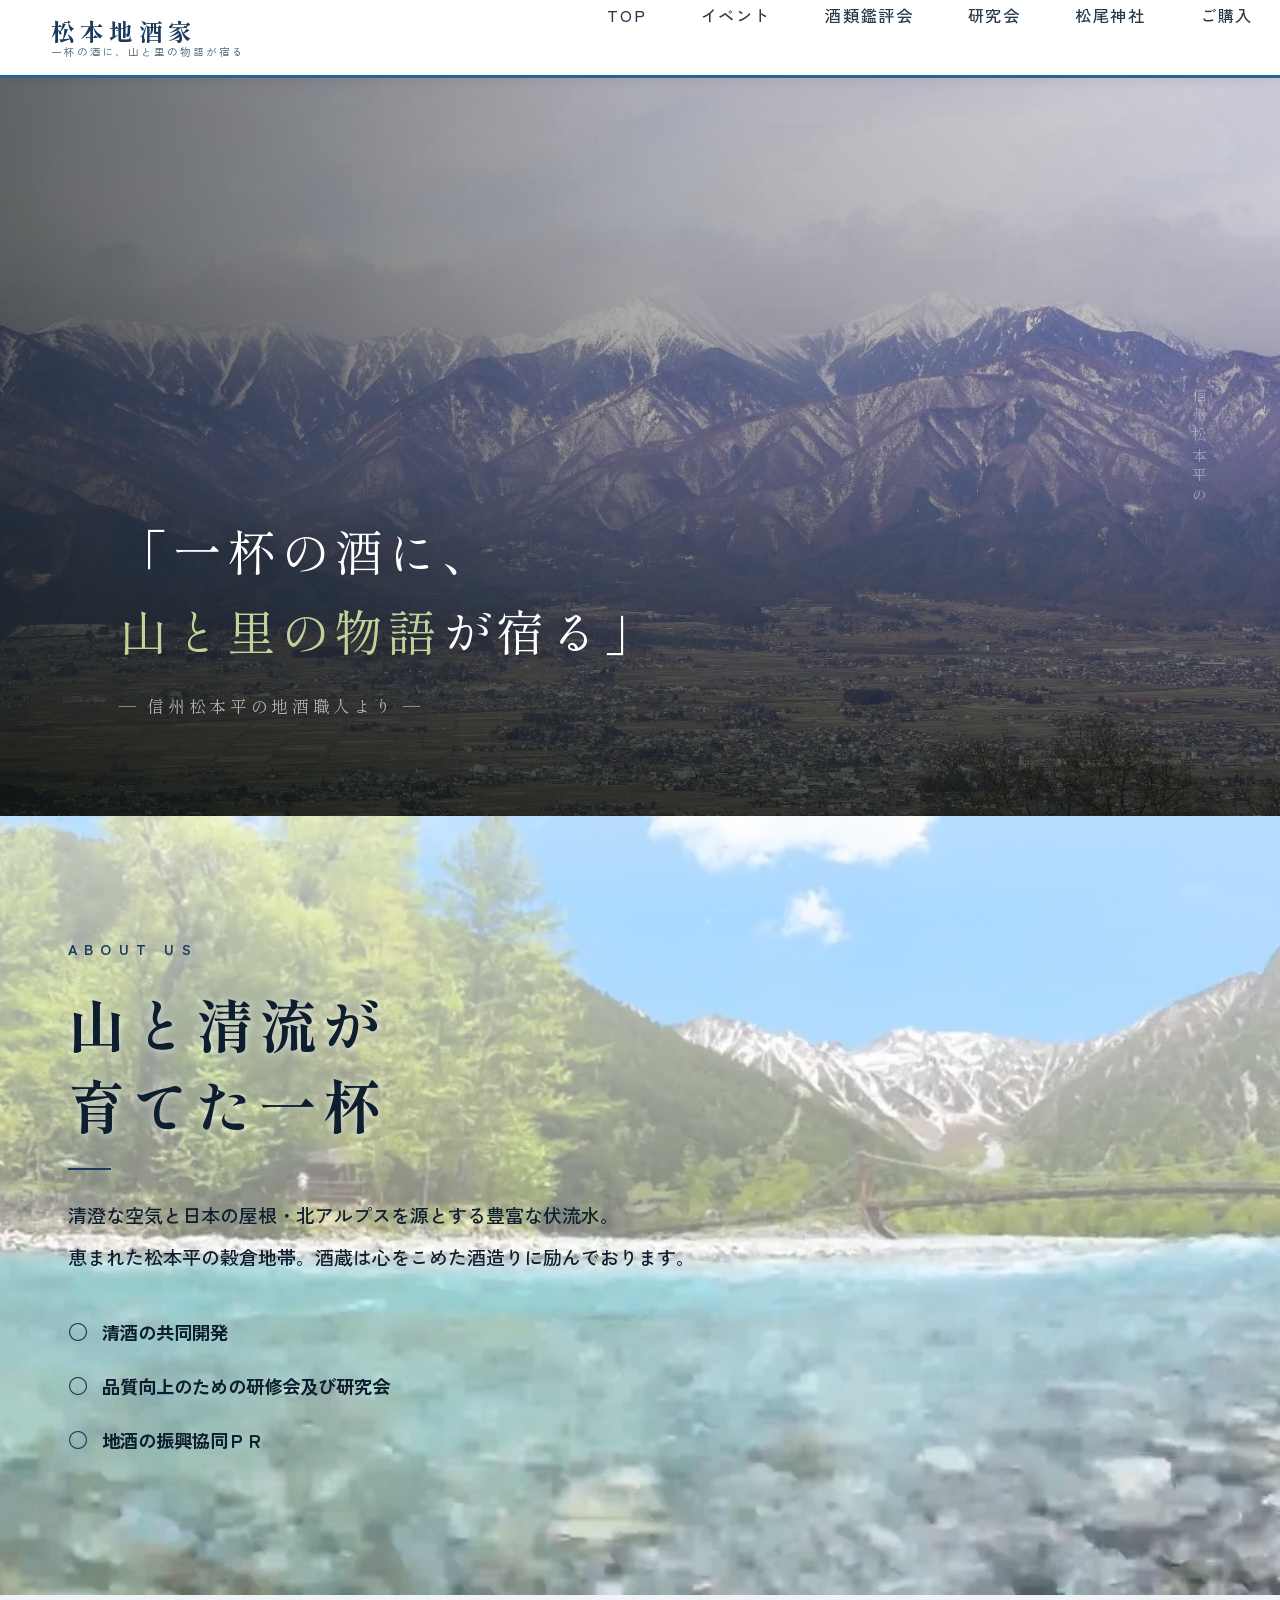
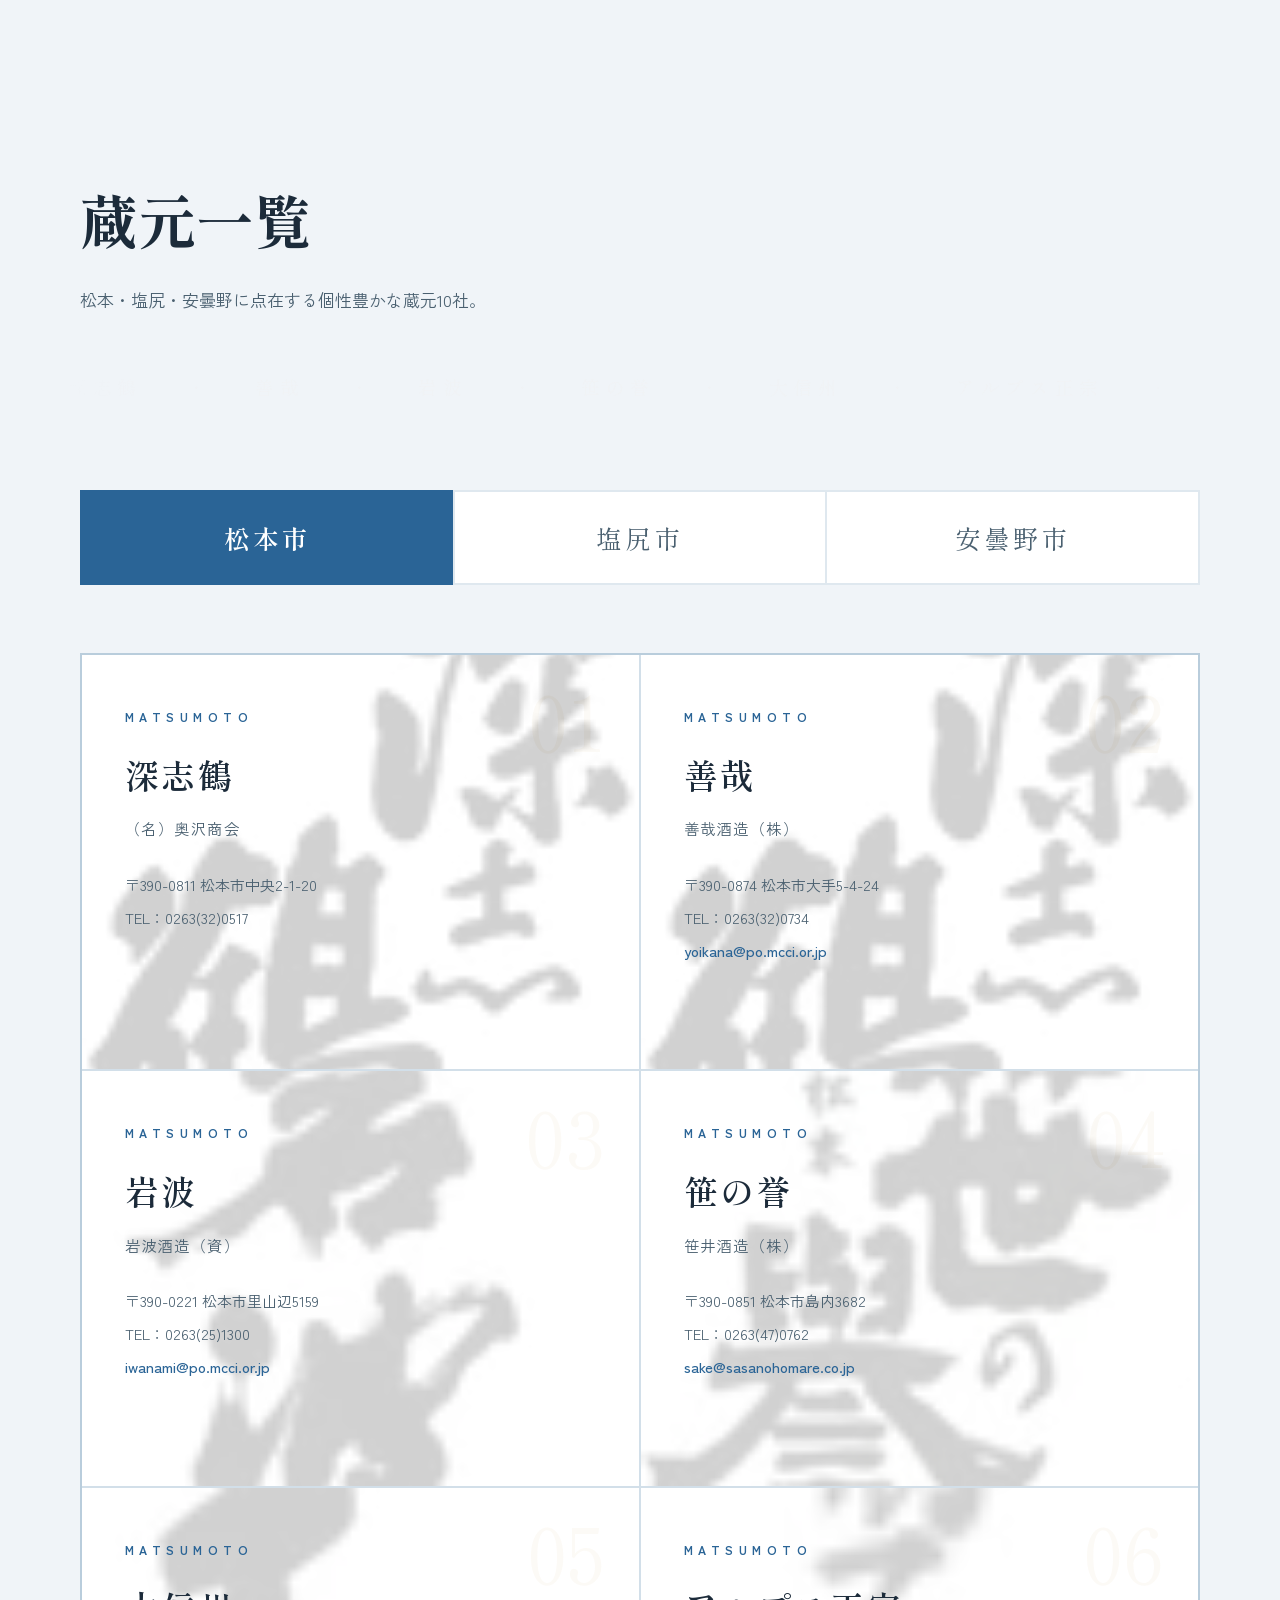
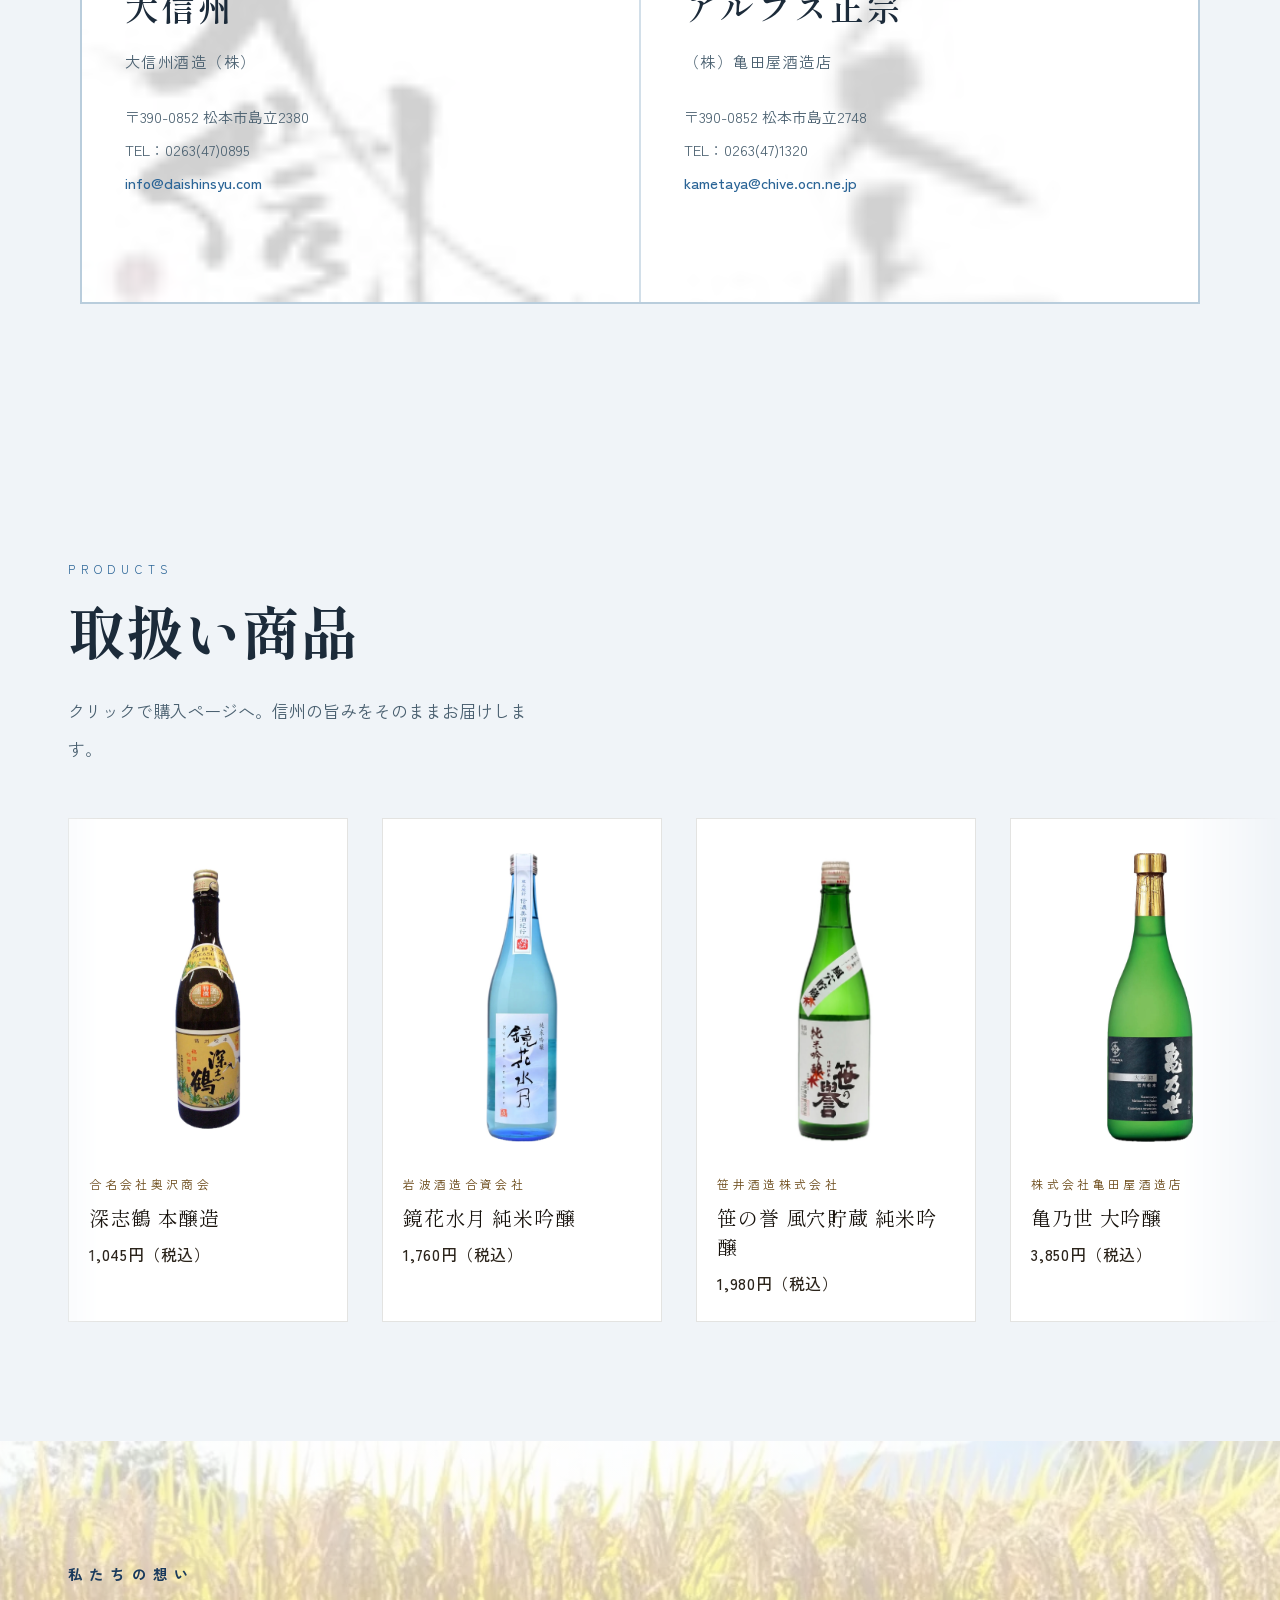
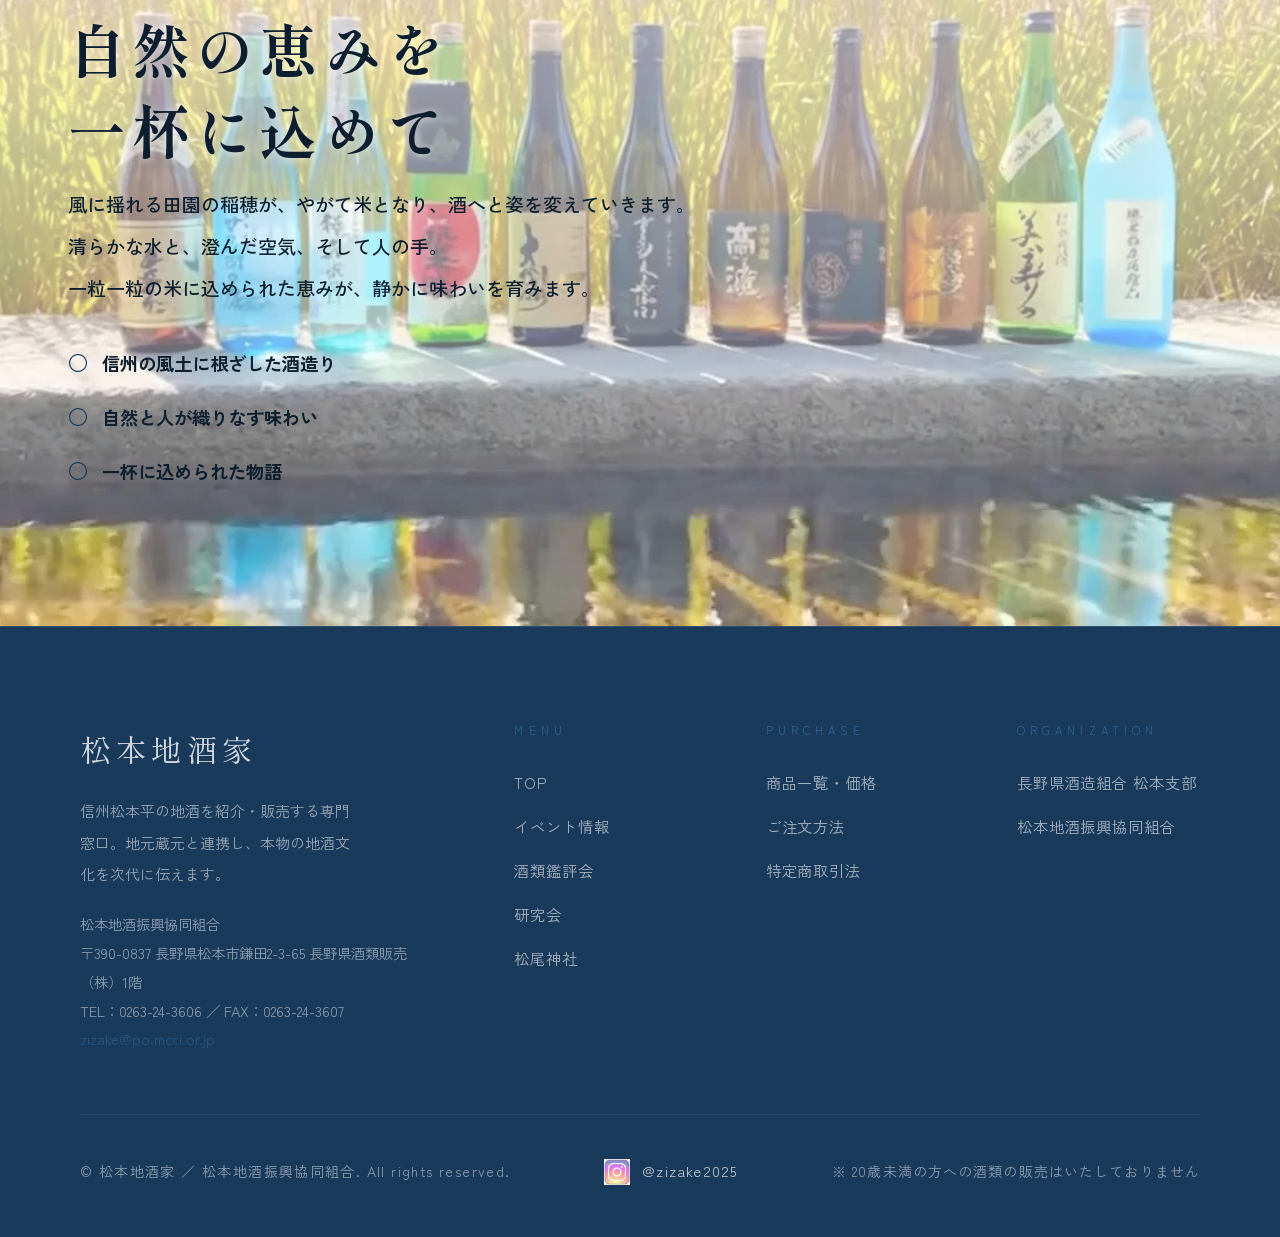
==== commit 87e11821: "Sync latest admin media and brewery card updates" ====
--- a/index.html
+++ b/index.html
@@ -106,7 +106,7 @@
         <button class="region-tab" data-panel="panel-shiojiri">塩尻市</button>
         <button class="region-tab" data-panel="panel-azumino">安曇野市</button>
       </div>
-      <div class="region-panel active" id="panel-matsumoto"><div class="brewery-grid" id="grid-matsumoto"><div class="brewery-card" data-num="01"><img class="brewery-card-bg" src="images/深志鶴.webp" alt=""><div class="bc-region">Matsumoto</div><div class="bc-name">深志鶴</div><div class="bc-maker">（名）奥沢商会</div><div class="bc-info">〒390-0811 松本市中央2-1-20<br>TEL：0263(32)0517<br></div></div><div class="brewery-card" data-num="02"><img class="brewery-card-bg" src="images/善哉.webp" alt=""><div class="bc-region">Matsumoto</div><div class="bc-name">善哉</div><div class="bc-maker">善哉酒造（株）</div><div class="bc-info">〒390-0874 松本市大手5-4-24<br>TEL：0263(32)0734<br><a href="mailto:yoikana@po.mcci.or.jp">yoikana@po.mcci.or.jp</a></div><a class="bc-arrow" href="https://yoikanasyuzou.jimdosite.com/" target="_blank" rel="noreferrer noopener">詳しく見る →</a></div><div class="brewery-card" data-num="03"><img class="brewery-card-bg" src="images/岩波.webp" alt=""><div class="bc-region">Matsumoto</div><div class="bc-name">岩波</div><div class="bc-maker">岩波酒造（資）</div><div class="bc-info">〒390-0221 松本市里山辺5159<br>TEL：0263(25)1300<br><a href="mailto:iwanami@po.mcci.or.jp">iwanami@po.mcci.or.jp</a></div><a class="bc-arrow" href="https://iwanami-sake.com/" target="_blank" rel="noreferrer noopener">詳しく見る →</a></div><div class="brewery-card" data-num="04"><img class="brewery-card-bg" src="images/笹井.webp" alt=""><div class="bc-region">Matsumoto</div><div class="bc-name">笹の誉</div><div class="bc-maker">笹井酒造（株）</div><div class="bc-info">〒390-0851 松本市島内3682<br>TEL：0263(47)0762<br><a href="mailto:sake@sasanohomare.co.jp">sake@sasanohomare.co.jp</a></div><a class="bc-arrow" href="http://www.sasanohomare.co.jp/" target="_blank" rel="noreferrer noopener">詳しく見る →</a></div><div class="brewery-card" data-num="05"><img class="brewery-card-bg" src="images/大信州.webp" alt=""><div class="bc-region">Matsumoto</div><div class="bc-name">大信州</div><div class="bc-maker">大信州酒造（株）</div><div class="bc-info">〒390-0852 松本市島立2380<br>TEL：0263(47)0895<br><a href="mailto:info@daishinsyu.com">info@daishinsyu.com</a></div><a class="bc-arrow" href="https://www.daishinsyu.com/" target="_blank" rel="noreferrer noopener">詳しく見る →</a></div><div class="brewery-card" data-num="06"><img class="brewery-card-bg" src="images/亀田屋.webp" alt=""><div class="bc-region">Matsumoto</div><div class="bc-name">アルプス正宗</div><div class="bc-maker">（株）亀田屋酒造店</div><div class="bc-info">〒390-0852 松本市島立2748<br>TEL：0263(47)1320<br><a href="mailto:kametaya@chive.ocn.ne.jp">kametaya@chive.ocn.ne.jp</a></div><a class="bc-arrow" href="https://www.kametaya.co.jp/" target="_blank" rel="noreferrer noopener">詳しく見る →</a></div></div></div>
+      <div class="region-panel active" id="panel-matsumoto"><div class="brewery-grid" id="grid-matsumoto"><div class="brewery-card" data-num="01"><img class="brewery-card-bg" src="images/深志鶴.webp" alt=""><div class="bc-region">Matsumoto</div><div class="bc-name">深志鶴</div><div class="bc-maker">（名）奥沢商会</div><div class="bc-info">〒390-0811 松本市中央2-1-20<br>TEL：0263(32)0517<br></div></div><div class="brewery-card" data-num="02"><img class="brewery-card-bg" src="images/深志鶴.webp" alt=""><div class="bc-region">Matsumoto</div><div class="bc-name">善哉</div><div class="bc-maker">善哉酒造（株）</div><div class="bc-info">〒390-0874 松本市大手5-4-24<br>TEL：0263(32)0734<br><a href="mailto:yoikana@po.mcci.or.jp">yoikana@po.mcci.or.jp</a></div><a class="bc-arrow" href="https://yoikanasyuzou.jimdosite.com/" target="_blank" rel="noreferrer noopener">詳しく見る →</a></div><div class="brewery-card" data-num="03"><img class="brewery-card-bg" src="images/岩波.webp" alt=""><div class="bc-region">Matsumoto</div><div class="bc-name">岩波</div><div class="bc-maker">岩波酒造（資）</div><div class="bc-info">〒390-0221 松本市里山辺5159<br>TEL：0263(25)1300<br><a href="mailto:iwanami@po.mcci.or.jp">iwanami@po.mcci.or.jp</a></div><a class="bc-arrow" href="https://iwanami-sake.com/" target="_blank" rel="noreferrer noopener">詳しく見る →</a></div><div class="brewery-card" data-num="04"><img class="brewery-card-bg" src="images/笹井.webp" alt=""><div class="bc-region">Matsumoto</div><div class="bc-name">笹の誉</div><div class="bc-maker">笹井酒造（株）</div><div class="bc-info">〒390-0851 松本市島内3682<br>TEL：0263(47)0762<br><a href="mailto:sake@sasanohomare.co.jp">sake@sasanohomare.co.jp</a></div><a class="bc-arrow" href="http://www.sasanohomare.co.jp/" target="_blank" rel="noreferrer noopener">詳しく見る →</a></div><div class="brewery-card" data-num="05"><img class="brewery-card-bg" src="images/大信州.webp" alt=""><div class="bc-region">Matsumoto</div><div class="bc-name">大信州</div><div class="bc-maker">大信州酒造（株）</div><div class="bc-info">〒390-0852 松本市島立2380<br>TEL：0263(47)0895<br><a href="mailto:info@daishinsyu.com">info@daishinsyu.com</a></div><a class="bc-arrow" href="https://www.daishinsyu.com/" target="_blank" rel="noreferrer noopener">詳しく見る →</a></div><div class="brewery-card" data-num="06"><img class="brewery-card-bg" src="images/亀田屋.webp" alt=""><div class="bc-region">Matsumoto</div><div class="bc-name">アルプス正宗</div><div class="bc-maker">（株）亀田屋酒造店</div><div class="bc-info">〒390-0852 松本市島立2748<br>TEL：0263(47)1320<br><a href="mailto:kametaya@chive.ocn.ne.jp">kametaya@chive.ocn.ne.jp</a></div><a class="bc-arrow" href="https://www.kametaya.co.jp/" target="_blank" rel="noreferrer noopener">詳しく見る →</a></div></div></div>
       <div class="region-panel" id="panel-shiojiri"><div class="brewery-grid" id="grid-shiojiri"><div class="brewery-card" data-num="01"><img class="brewery-card-bg" src="images/高波.webp" alt=""><div class="bc-region">Shiojiri</div><div class="bc-name">高波</div><div class="bc-maker">（資）丸永酒造場</div><div class="bc-info">〒399-0703 塩尻市広丘高出840<br>TEL：0263(52)2633<br><a href="mailto:mail@takanami-sake.co.jp">mail@takanami-sake.co.jp</a></div><a class="bc-arrow" href="https://www.takanami-sake.com/" target="_blank" rel="noreferrer noopener">詳しく見る →</a></div><div class="brewery-card" data-num="02"><img class="brewery-card-bg" src="images/和饗.webp" alt=""><div class="bc-region">Shiojiri</div><div class="bc-name">和饗</div><div class="bc-maker">和饗酒造（株）</div><div class="bc-info">〒399-0700 塩尻市塩尻町140<br>TEL：0263(52)0302<br></div><a class="bc-arrow" href="https://wakyo-shuzo.com/" target="_blank" rel="noreferrer noopener">詳しく見る →</a></div><div class="brewery-card" data-num="03"><img class="brewery-card-bg" src="images/美寿々.webp" alt=""><div class="bc-region">Shiojiri</div><div class="bc-name">美寿々</div><div class="bc-maker">美寿々酒造（株）</div><div class="bc-info">〒399-6462 塩尻市洗馬2402<br>TEL：0263(52)0013<br><a href="mailto:info@misuzushuzo.com">info@misuzushuzo.com</a></div><a class="bc-arrow" href="http://www.appale.ne.jp/~misuzu/" target="_blank" rel="noreferrer noopener">詳しく見る →</a></div></div></div>
       <div class="region-panel" id="panel-azumino"><div class="brewery-grid" id="grid-azumino"><div class="brewery-card" data-num="01"><img class="brewery-card-bg" src="images/酔園.webp" alt=""><div class="bc-region">Azumino</div><div class="bc-name">酔園</div><div class="bc-maker">ＥＨ酒造（株）</div><div class="bc-info">〒399-8204 安曇野市豊科高家1090-1<br>TEL：0263(72)3011<br><a href="mailto:mail@suien.co.jp">mail@suien.co.jp</a></div><a class="bc-arrow" href="https://suien-sake.com/" target="_blank" rel="noreferrer noopener">詳しく見る →</a></div></div></div>
     </div>
@@ -258,4 +258,5 @@
 <script src="script.js?v=20260321b"></script>
 
 
-</body></html>
+
+</body></html>
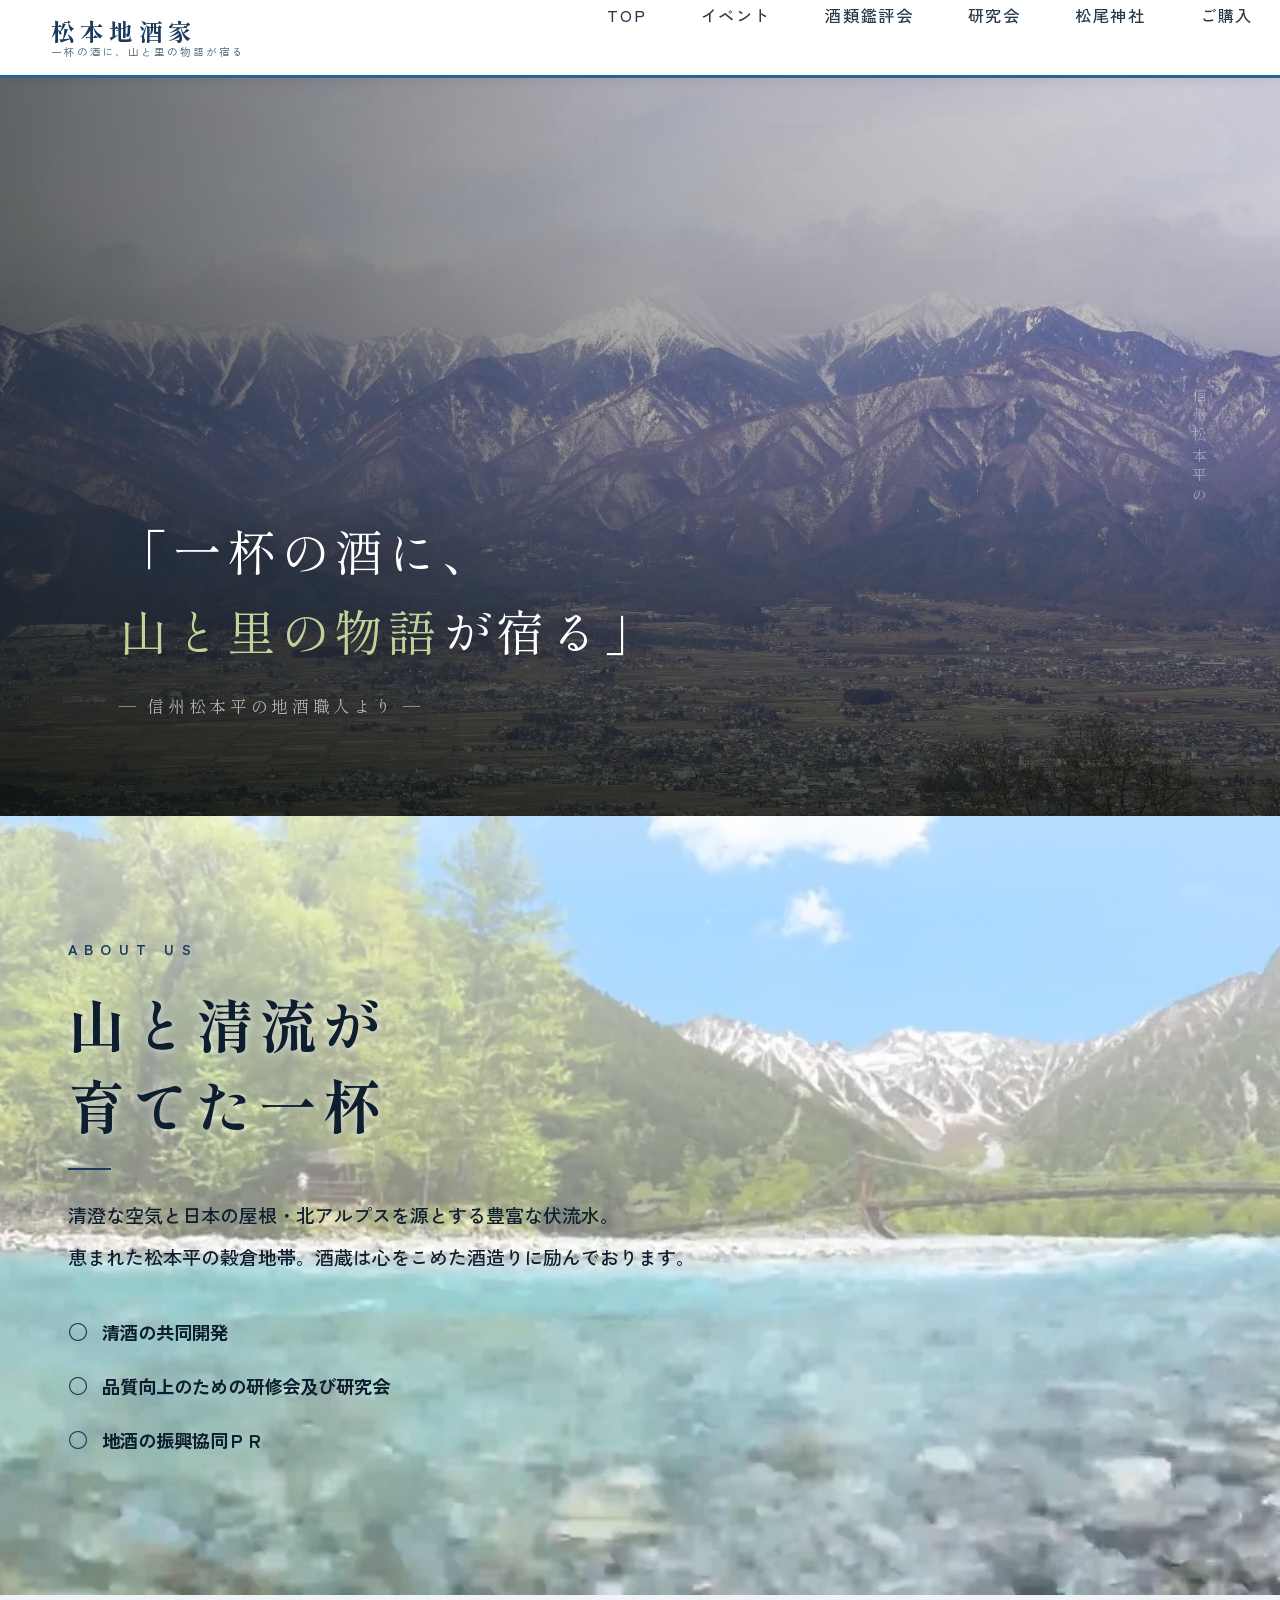
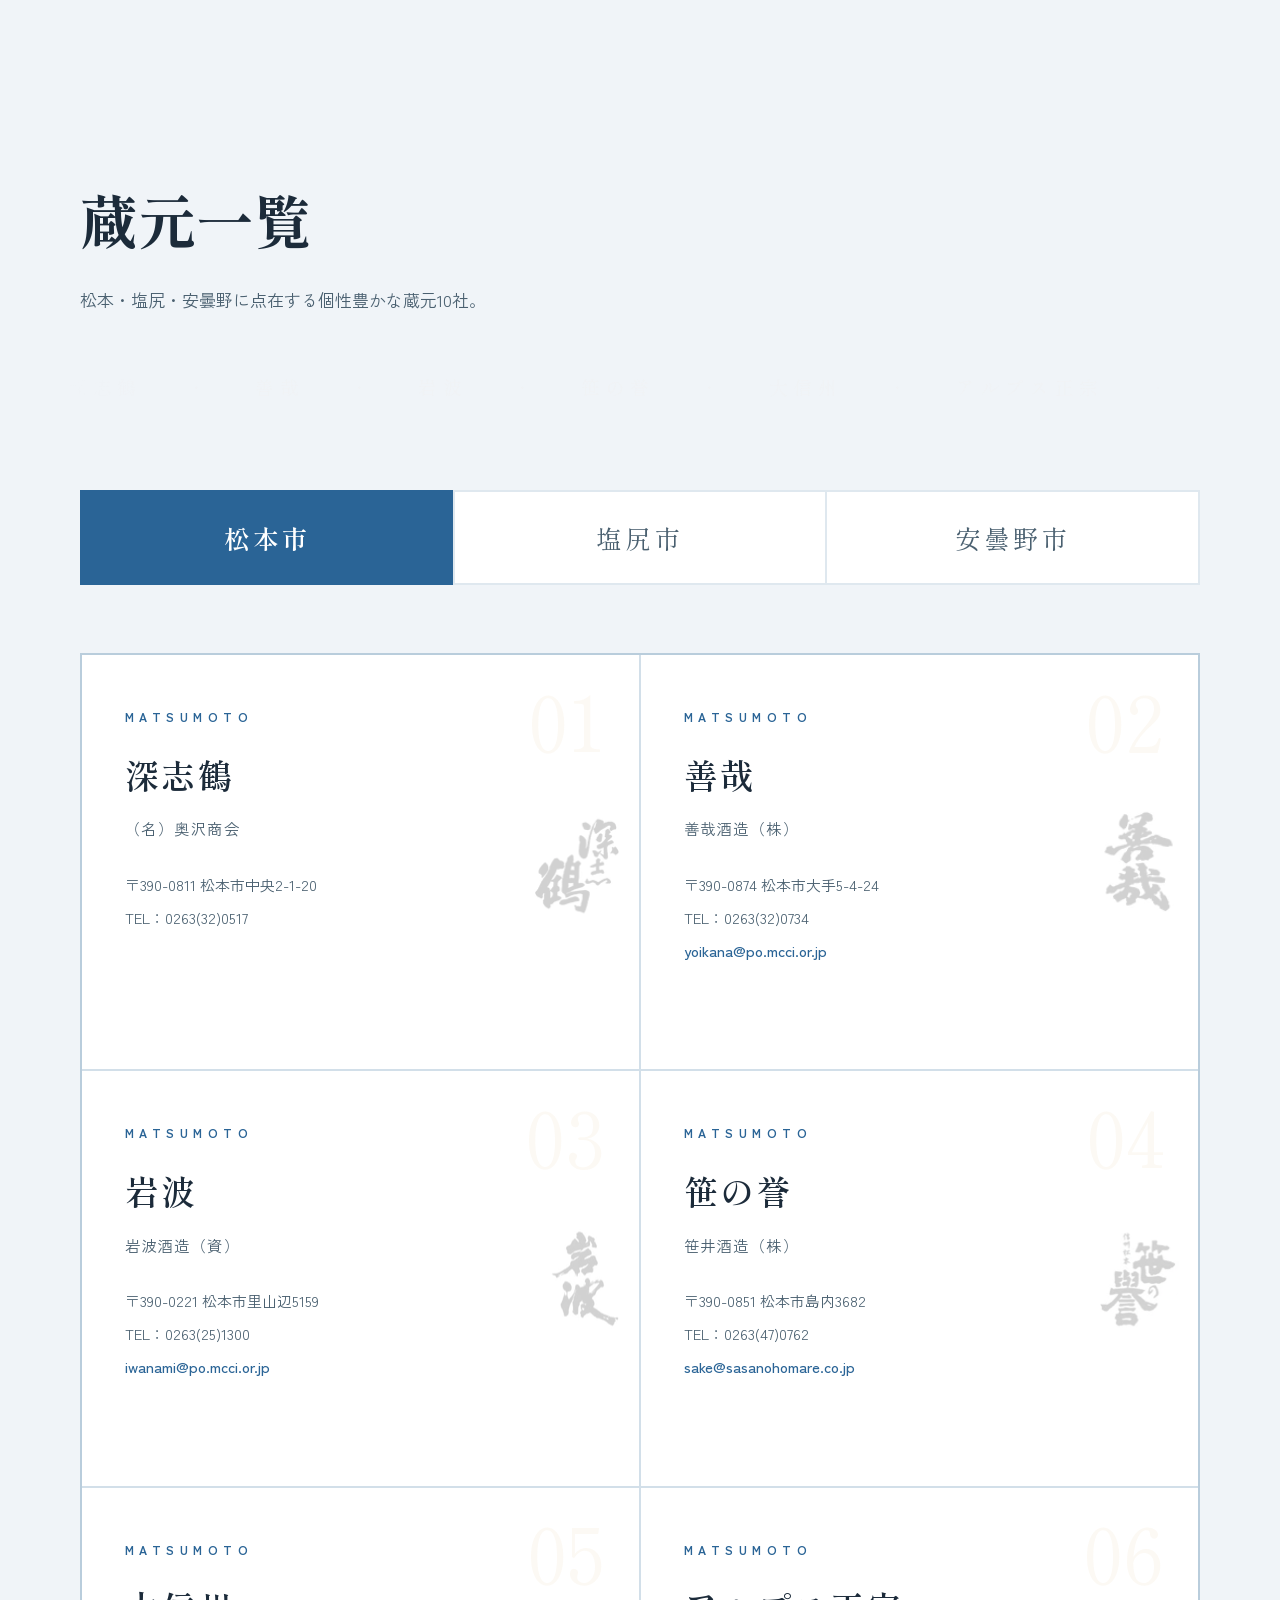
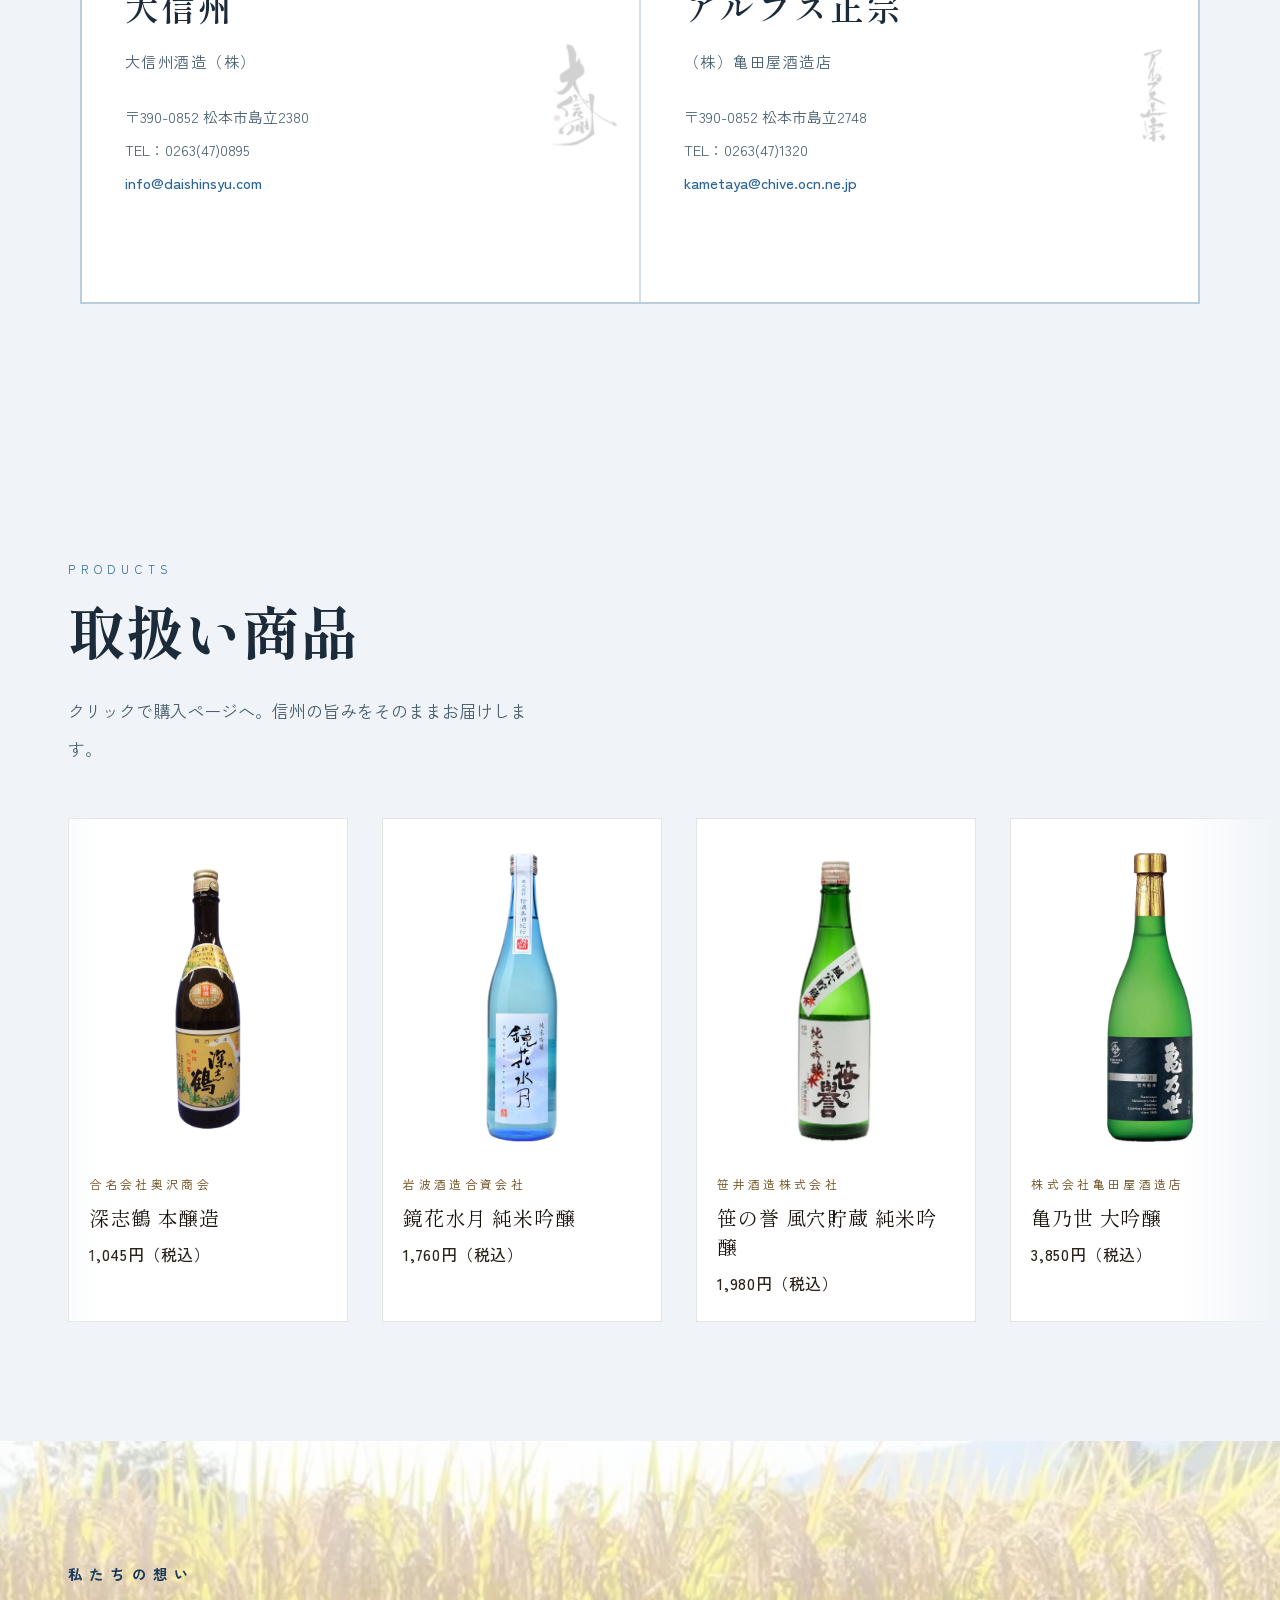
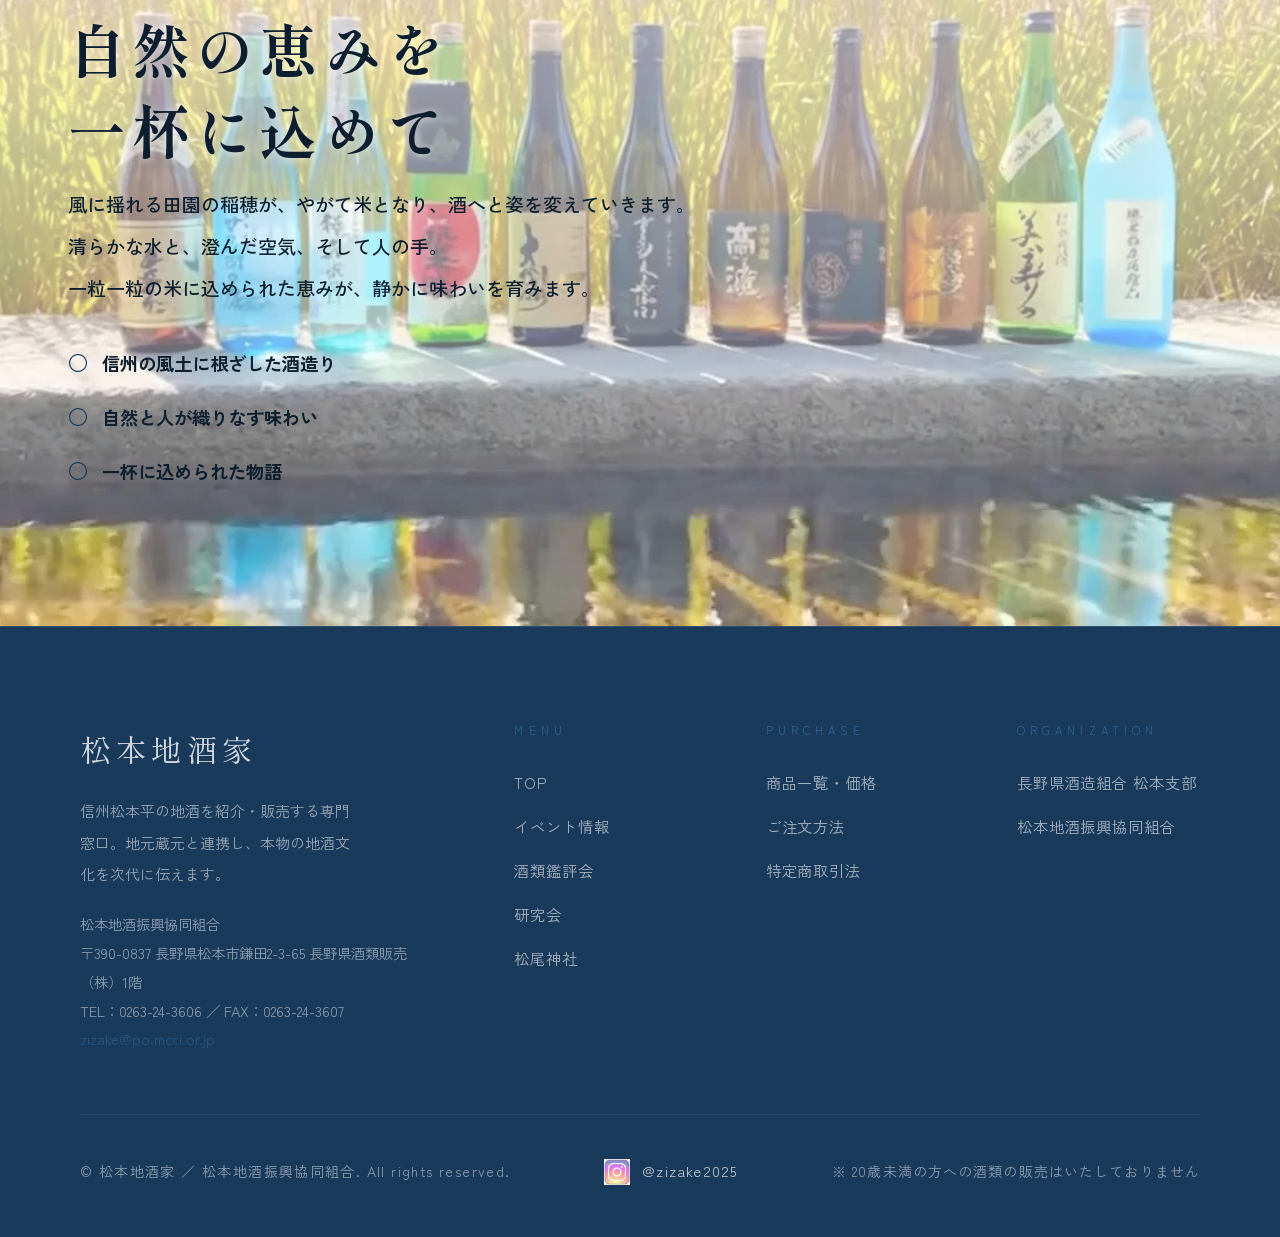
==== commit 8b98c3e3: "Refine brewery logo placement and sync latest admin changes" ====
--- a/index.html
+++ b/index.html
@@ -106,7 +106,7 @@
         <button class="region-tab" data-panel="panel-shiojiri">塩尻市</button>
         <button class="region-tab" data-panel="panel-azumino">安曇野市</button>
       </div>
-      <div class="region-panel active" id="panel-matsumoto"><div class="brewery-grid" id="grid-matsumoto"><div class="brewery-card" data-num="01"><img class="brewery-card-bg" src="images/深志鶴.webp" alt=""><div class="bc-region">Matsumoto</div><div class="bc-name">深志鶴</div><div class="bc-maker">（名）奥沢商会</div><div class="bc-info">〒390-0811 松本市中央2-1-20<br>TEL：0263(32)0517<br></div></div><div class="brewery-card" data-num="02"><img class="brewery-card-bg" src="images/深志鶴.webp" alt=""><div class="bc-region">Matsumoto</div><div class="bc-name">善哉</div><div class="bc-maker">善哉酒造（株）</div><div class="bc-info">〒390-0874 松本市大手5-4-24<br>TEL：0263(32)0734<br><a href="mailto:yoikana@po.mcci.or.jp">yoikana@po.mcci.or.jp</a></div><a class="bc-arrow" href="https://yoikanasyuzou.jimdosite.com/" target="_blank" rel="noreferrer noopener">詳しく見る →</a></div><div class="brewery-card" data-num="03"><img class="brewery-card-bg" src="images/岩波.webp" alt=""><div class="bc-region">Matsumoto</div><div class="bc-name">岩波</div><div class="bc-maker">岩波酒造（資）</div><div class="bc-info">〒390-0221 松本市里山辺5159<br>TEL：0263(25)1300<br><a href="mailto:iwanami@po.mcci.or.jp">iwanami@po.mcci.or.jp</a></div><a class="bc-arrow" href="https://iwanami-sake.com/" target="_blank" rel="noreferrer noopener">詳しく見る →</a></div><div class="brewery-card" data-num="04"><img class="brewery-card-bg" src="images/笹井.webp" alt=""><div class="bc-region">Matsumoto</div><div class="bc-name">笹の誉</div><div class="bc-maker">笹井酒造（株）</div><div class="bc-info">〒390-0851 松本市島内3682<br>TEL：0263(47)0762<br><a href="mailto:sake@sasanohomare.co.jp">sake@sasanohomare.co.jp</a></div><a class="bc-arrow" href="http://www.sasanohomare.co.jp/" target="_blank" rel="noreferrer noopener">詳しく見る →</a></div><div class="brewery-card" data-num="05"><img class="brewery-card-bg" src="images/大信州.webp" alt=""><div class="bc-region">Matsumoto</div><div class="bc-name">大信州</div><div class="bc-maker">大信州酒造（株）</div><div class="bc-info">〒390-0852 松本市島立2380<br>TEL：0263(47)0895<br><a href="mailto:info@daishinsyu.com">info@daishinsyu.com</a></div><a class="bc-arrow" href="https://www.daishinsyu.com/" target="_blank" rel="noreferrer noopener">詳しく見る →</a></div><div class="brewery-card" data-num="06"><img class="brewery-card-bg" src="images/亀田屋.webp" alt=""><div class="bc-region">Matsumoto</div><div class="bc-name">アルプス正宗</div><div class="bc-maker">（株）亀田屋酒造店</div><div class="bc-info">〒390-0852 松本市島立2748<br>TEL：0263(47)1320<br><a href="mailto:kametaya@chive.ocn.ne.jp">kametaya@chive.ocn.ne.jp</a></div><a class="bc-arrow" href="https://www.kametaya.co.jp/" target="_blank" rel="noreferrer noopener">詳しく見る →</a></div></div></div>
+      <div class="region-panel active" id="panel-matsumoto"><div class="brewery-grid" id="grid-matsumoto"><div class="brewery-card" data-num="01"><img class="brewery-card-bg" src="images/深志鶴.webp" alt=""><div class="bc-region">Matsumoto</div><div class="bc-name">深志鶴</div><div class="bc-maker">（名）奥沢商会</div><div class="bc-info">〒390-0811 松本市中央2-1-20<br>TEL：0263(32)0517<br></div></div><div class="brewery-card" data-num="02"><img class="brewery-card-bg" src="images/善哉.webp" alt=""><div class="bc-region">Matsumoto</div><div class="bc-name">善哉</div><div class="bc-maker">善哉酒造（株）</div><div class="bc-info">〒390-0874 松本市大手5-4-24<br>TEL：0263(32)0734<br><a href="mailto:yoikana@po.mcci.or.jp">yoikana@po.mcci.or.jp</a></div><a class="bc-arrow" href="https://yoikanasyuzou.jimdosite.com/" target="_blank" rel="noreferrer noopener">詳しく見る →</a></div><div class="brewery-card" data-num="03"><img class="brewery-card-bg" src="images/岩波.webp" alt=""><div class="bc-region">Matsumoto</div><div class="bc-name">岩波</div><div class="bc-maker">岩波酒造（資）</div><div class="bc-info">〒390-0221 松本市里山辺5159<br>TEL：0263(25)1300<br><a href="mailto:iwanami@po.mcci.or.jp">iwanami@po.mcci.or.jp</a></div><a class="bc-arrow" href="https://iwanami-sake.com/" target="_blank" rel="noreferrer noopener">詳しく見る →</a></div><div class="brewery-card" data-num="04"><img class="brewery-card-bg" src="images/笹井.webp" alt=""><div class="bc-region">Matsumoto</div><div class="bc-name">笹の誉</div><div class="bc-maker">笹井酒造（株）</div><div class="bc-info">〒390-0851 松本市島内3682<br>TEL：0263(47)0762<br><a href="mailto:sake@sasanohomare.co.jp">sake@sasanohomare.co.jp</a></div><a class="bc-arrow" href="http://www.sasanohomare.co.jp/" target="_blank" rel="noreferrer noopener">詳しく見る →</a></div><div class="brewery-card" data-num="05"><img class="brewery-card-bg" src="images/大信州.webp" alt=""><div class="bc-region">Matsumoto</div><div class="bc-name">大信州</div><div class="bc-maker">大信州酒造（株）</div><div class="bc-info">〒390-0852 松本市島立2380<br>TEL：0263(47)0895<br><a href="mailto:info@daishinsyu.com">info@daishinsyu.com</a></div><a class="bc-arrow" href="https://www.daishinsyu.com/" target="_blank" rel="noreferrer noopener">詳しく見る →</a></div><div class="brewery-card" data-num="06"><img class="brewery-card-bg" src="images/亀田屋.webp" alt=""><div class="bc-region">Matsumoto</div><div class="bc-name">アルプス正宗</div><div class="bc-maker">（株）亀田屋酒造店</div><div class="bc-info">〒390-0852 松本市島立2748<br>TEL：0263(47)1320<br><a href="mailto:kametaya@chive.ocn.ne.jp">kametaya@chive.ocn.ne.jp</a></div><a class="bc-arrow" href="https://www.kametaya.co.jp/" target="_blank" rel="noreferrer noopener">詳しく見る →</a></div></div></div>
       <div class="region-panel" id="panel-shiojiri"><div class="brewery-grid" id="grid-shiojiri"><div class="brewery-card" data-num="01"><img class="brewery-card-bg" src="images/高波.webp" alt=""><div class="bc-region">Shiojiri</div><div class="bc-name">高波</div><div class="bc-maker">（資）丸永酒造場</div><div class="bc-info">〒399-0703 塩尻市広丘高出840<br>TEL：0263(52)2633<br><a href="mailto:mail@takanami-sake.co.jp">mail@takanami-sake.co.jp</a></div><a class="bc-arrow" href="https://www.takanami-sake.com/" target="_blank" rel="noreferrer noopener">詳しく見る →</a></div><div class="brewery-card" data-num="02"><img class="brewery-card-bg" src="images/和饗.webp" alt=""><div class="bc-region">Shiojiri</div><div class="bc-name">和饗</div><div class="bc-maker">和饗酒造（株）</div><div class="bc-info">〒399-0700 塩尻市塩尻町140<br>TEL：0263(52)0302<br></div><a class="bc-arrow" href="https://wakyo-shuzo.com/" target="_blank" rel="noreferrer noopener">詳しく見る →</a></div><div class="brewery-card" data-num="03"><img class="brewery-card-bg" src="images/美寿々.webp" alt=""><div class="bc-region">Shiojiri</div><div class="bc-name">美寿々</div><div class="bc-maker">美寿々酒造（株）</div><div class="bc-info">〒399-6462 塩尻市洗馬2402<br>TEL：0263(52)0013<br><a href="mailto:info@misuzushuzo.com">info@misuzushuzo.com</a></div><a class="bc-arrow" href="http://www.appale.ne.jp/~misuzu/" target="_blank" rel="noreferrer noopener">詳しく見る →</a></div></div></div>
       <div class="region-panel" id="panel-azumino"><div class="brewery-grid" id="grid-azumino"><div class="brewery-card" data-num="01"><img class="brewery-card-bg" src="images/酔園.webp" alt=""><div class="bc-region">Azumino</div><div class="bc-name">酔園</div><div class="bc-maker">ＥＨ酒造（株）</div><div class="bc-info">〒399-8204 安曇野市豊科高家1090-1<br>TEL：0263(72)3011<br><a href="mailto:mail@suien.co.jp">mail@suien.co.jp</a></div><a class="bc-arrow" href="https://suien-sake.com/" target="_blank" rel="noreferrer noopener">詳しく見る →</a></div></div></div>
     </div>
--- a/style.css
+++ b/style.css
@@ -521,7 +521,7 @@
   border: 2px solid var(--border);
 }
 .brewery-card {
-  background: #FFFFFF; padding: 3rem 2.5rem;
+  background: #FFFFFF; padding: 3rem 6.8rem 3rem 2.5rem;
   position: relative; overflow: hidden; cursor: default;
   transition: background 0.2s, box-shadow 0.2s;
   box-shadow: none;
@@ -1101,7 +1101,12 @@
 
   /* ── 蔵元グリッド ── */
   .brewery-grid { grid-template-columns: 1fr 1fr; gap: 0.8rem; }
-  .brewery-card { padding: 1.2rem 1rem; }
+  .brewery-card { padding: 1.2rem 4.8rem 1.2rem 1rem; }
+  .brewery-card-bg {
+    right: 0.7rem;
+    width: 70px;
+    height: 85px;
+  }
   .bc-name { font-size: 1.1rem; }
   .bc-info { font-size: 0.75rem; line-height: 1.8; }
   .bc-arrow {
@@ -1492,9 +1497,16 @@
   position: relative; overflow: hidden;
 }
 .brewery-card-bg {
-  position: absolute; inset: 0;
-  width: 100%; height: 100%; object-fit: cover;
-  opacity: 0.18; transition: opacity 0.4s;
+  position: absolute;
+  top: 50%;
+  right: 1.1rem;
+  width: 90px;
+  height: 109px;
+  object-fit: contain;
+  object-position: center right;
+  transform: translateY(-50%);
+  opacity: 0.18;
+  transition: opacity 0.4s;
   pointer-events: none;
 }
 .brewery-card:hover .brewery-card-bg { opacity: 0.28; }
@@ -1678,9 +1690,14 @@
   }
   .brewery-card {
     border: 1px solid var(--border);
-    padding: 0.9rem 0.8rem;
+    padding: 0.9rem 4.2rem 0.9rem 0.8rem;
   }
   .brewery-card:last-child { border-bottom: 1px solid var(--border); }
+  .brewery-card-bg {
+    right: 0.55rem;
+    width: 52px;
+    height: 64px;
+  }
 
   /* カード内フォント調整 */
   .bc-name   { font-size: 1rem; }
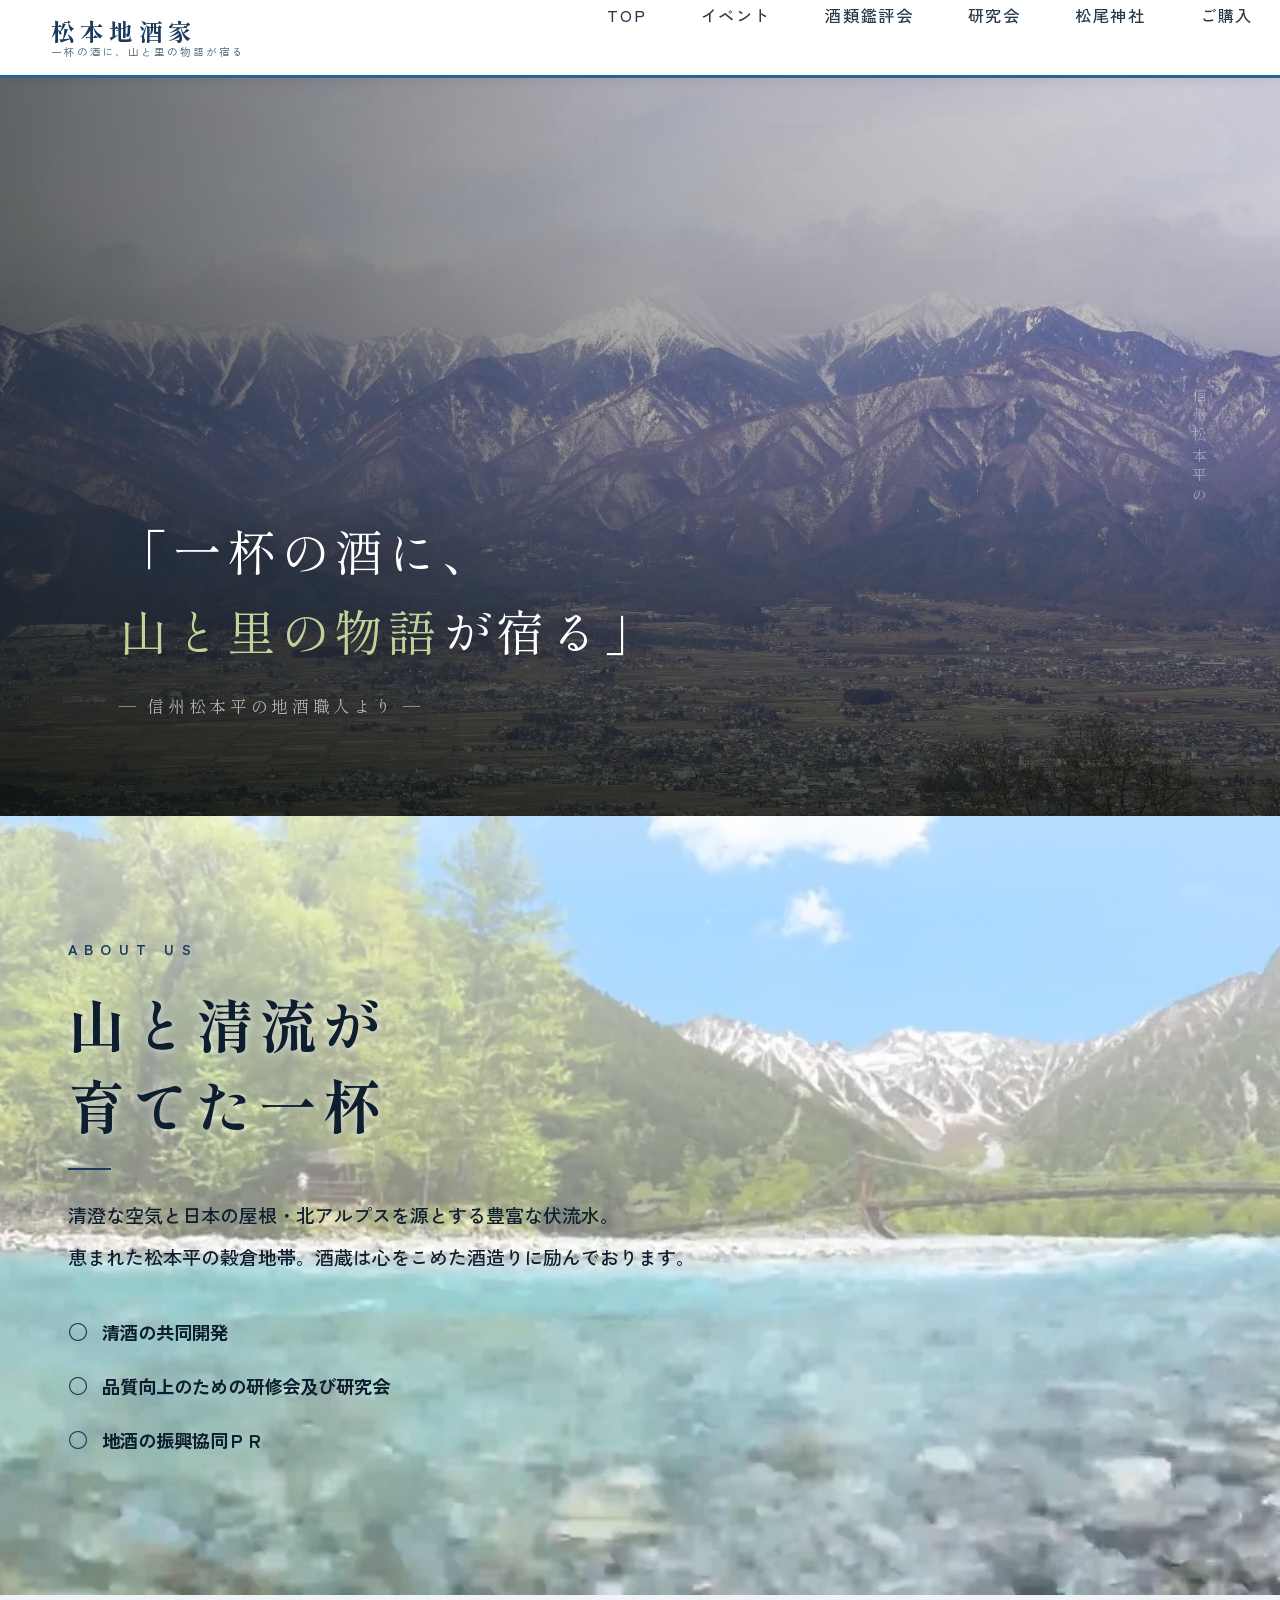
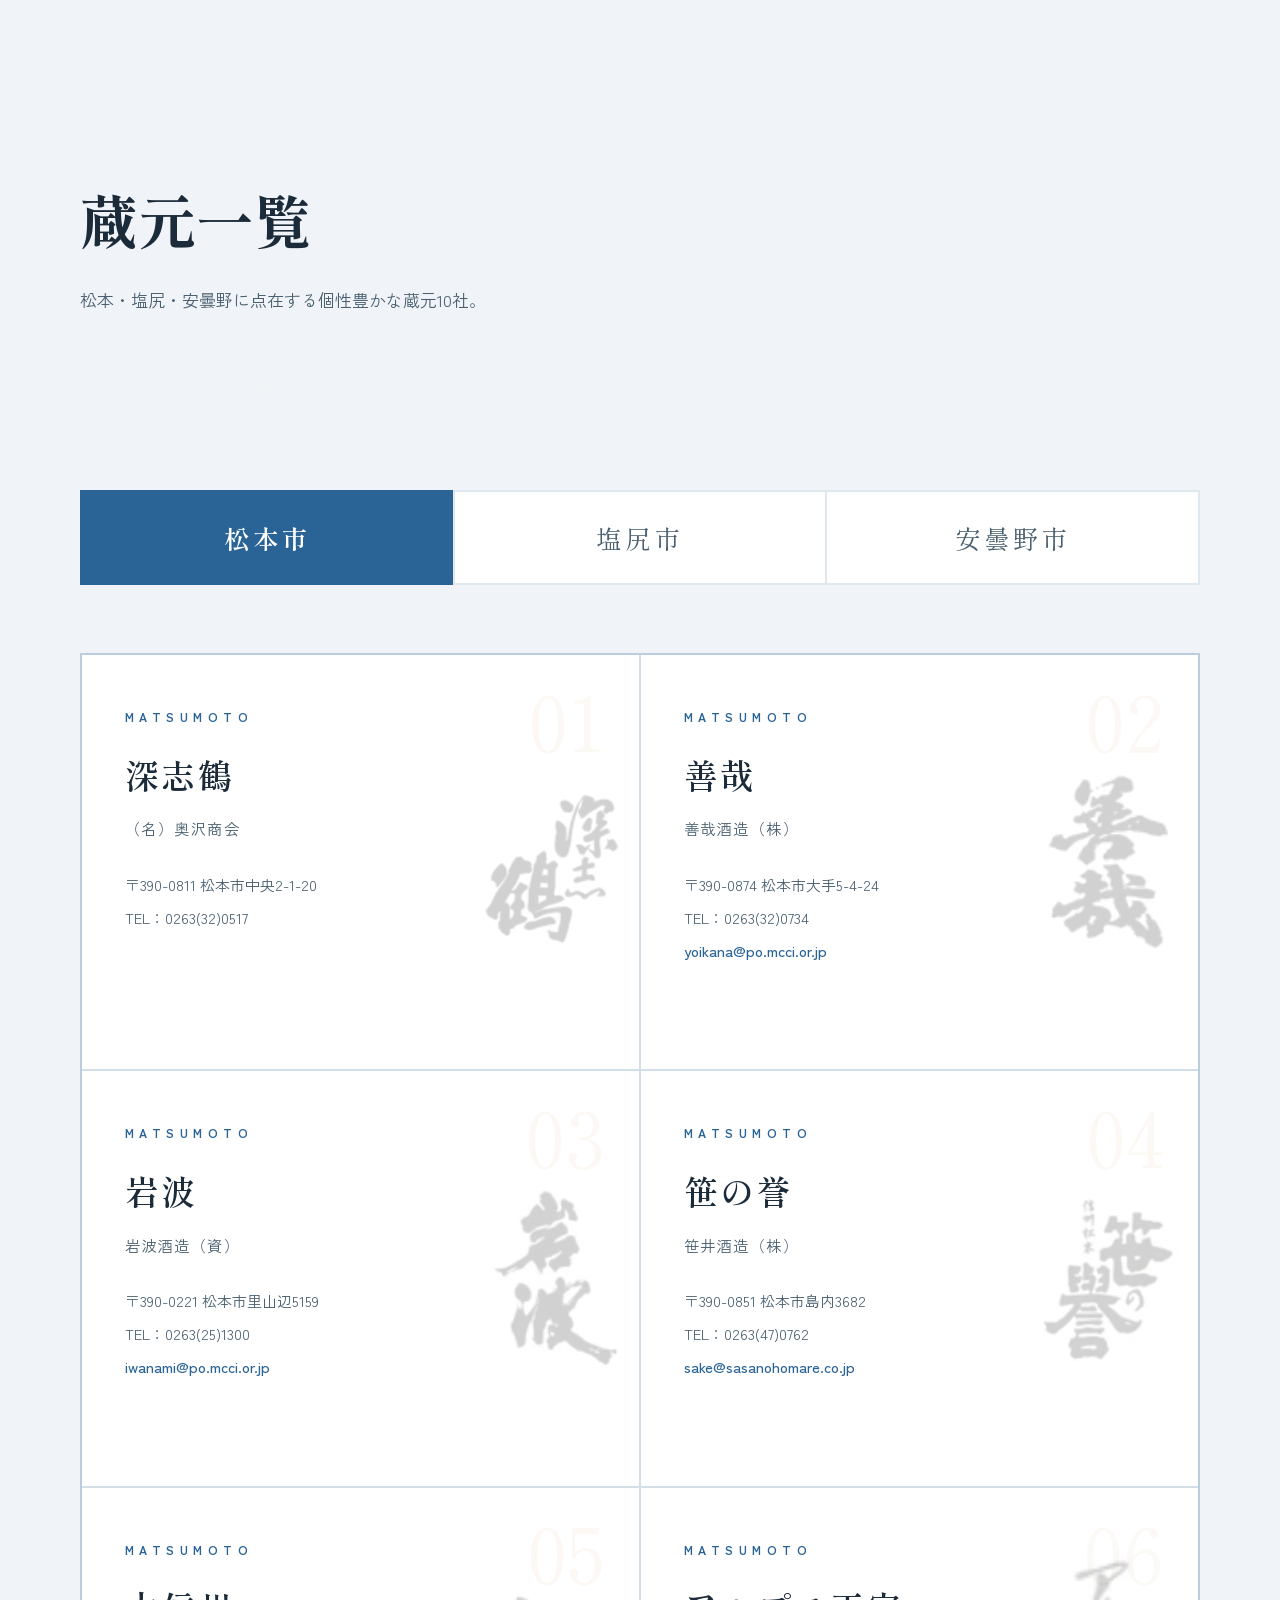
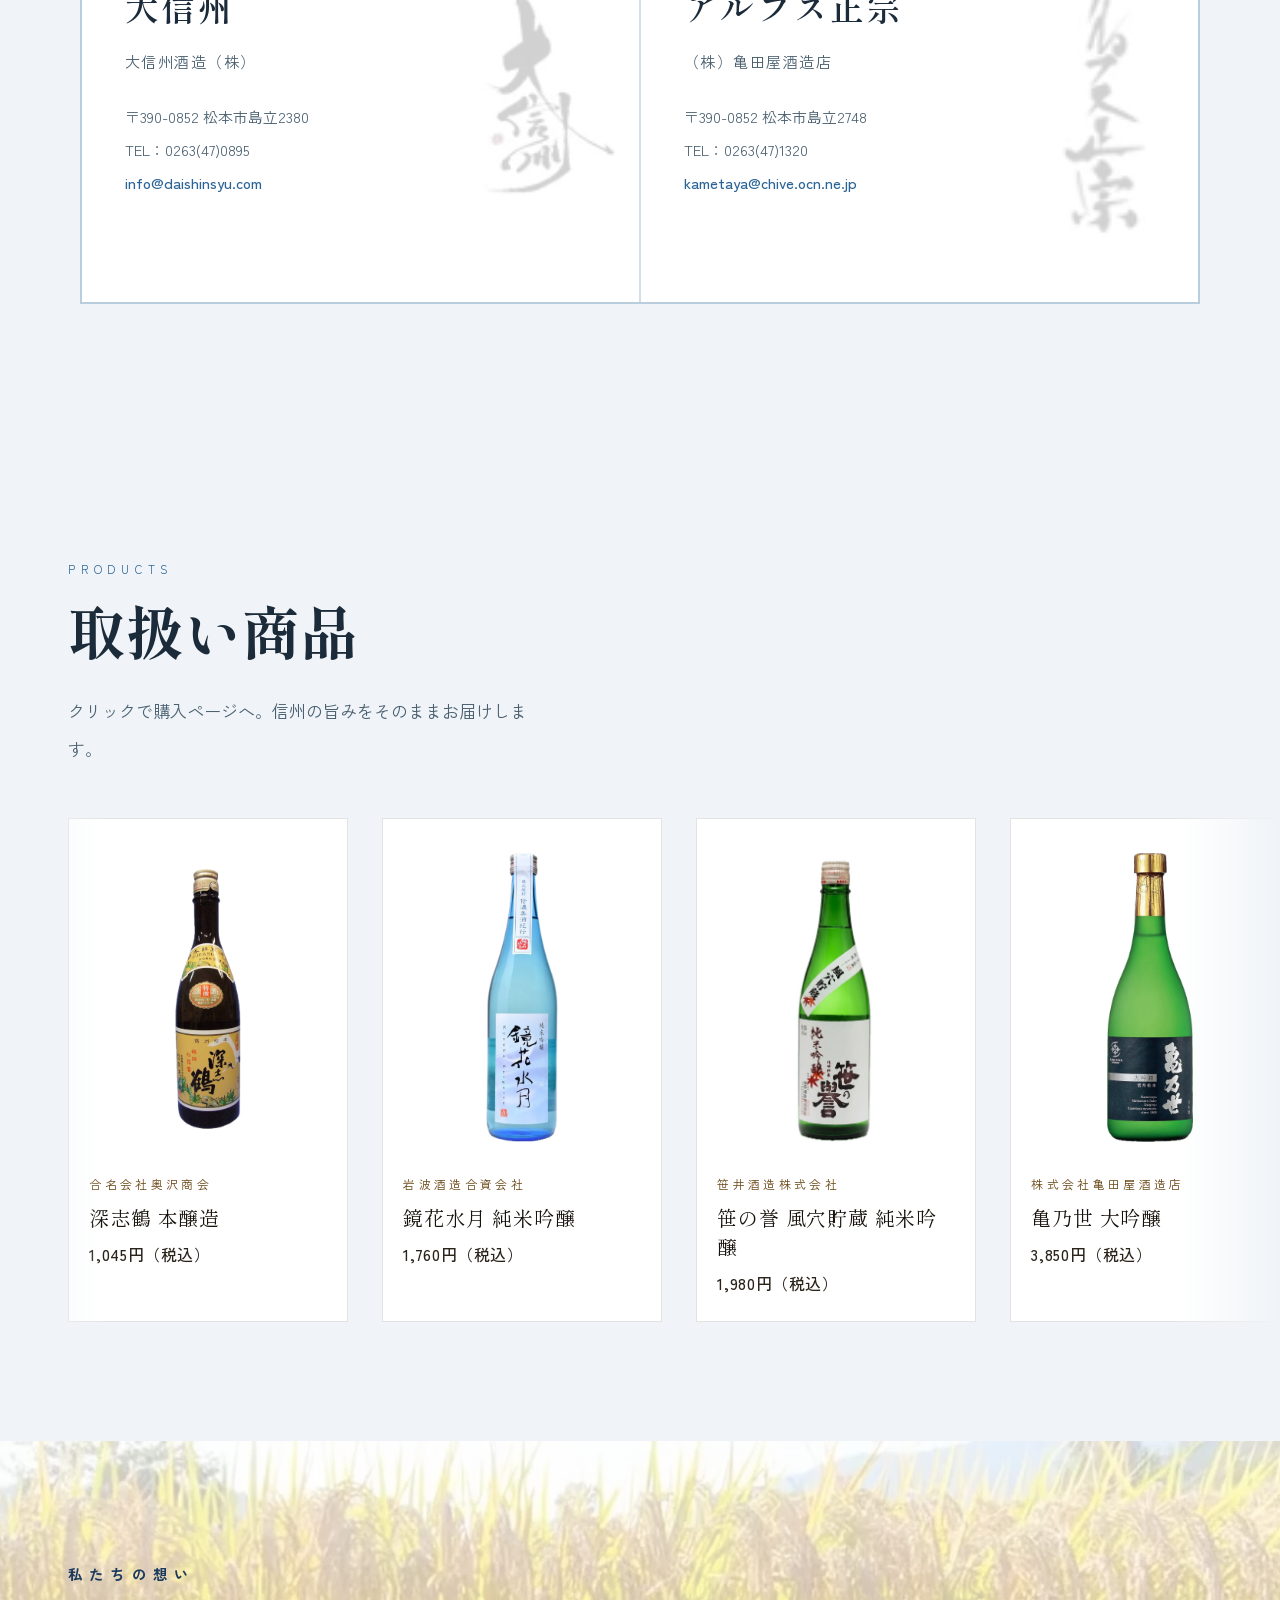
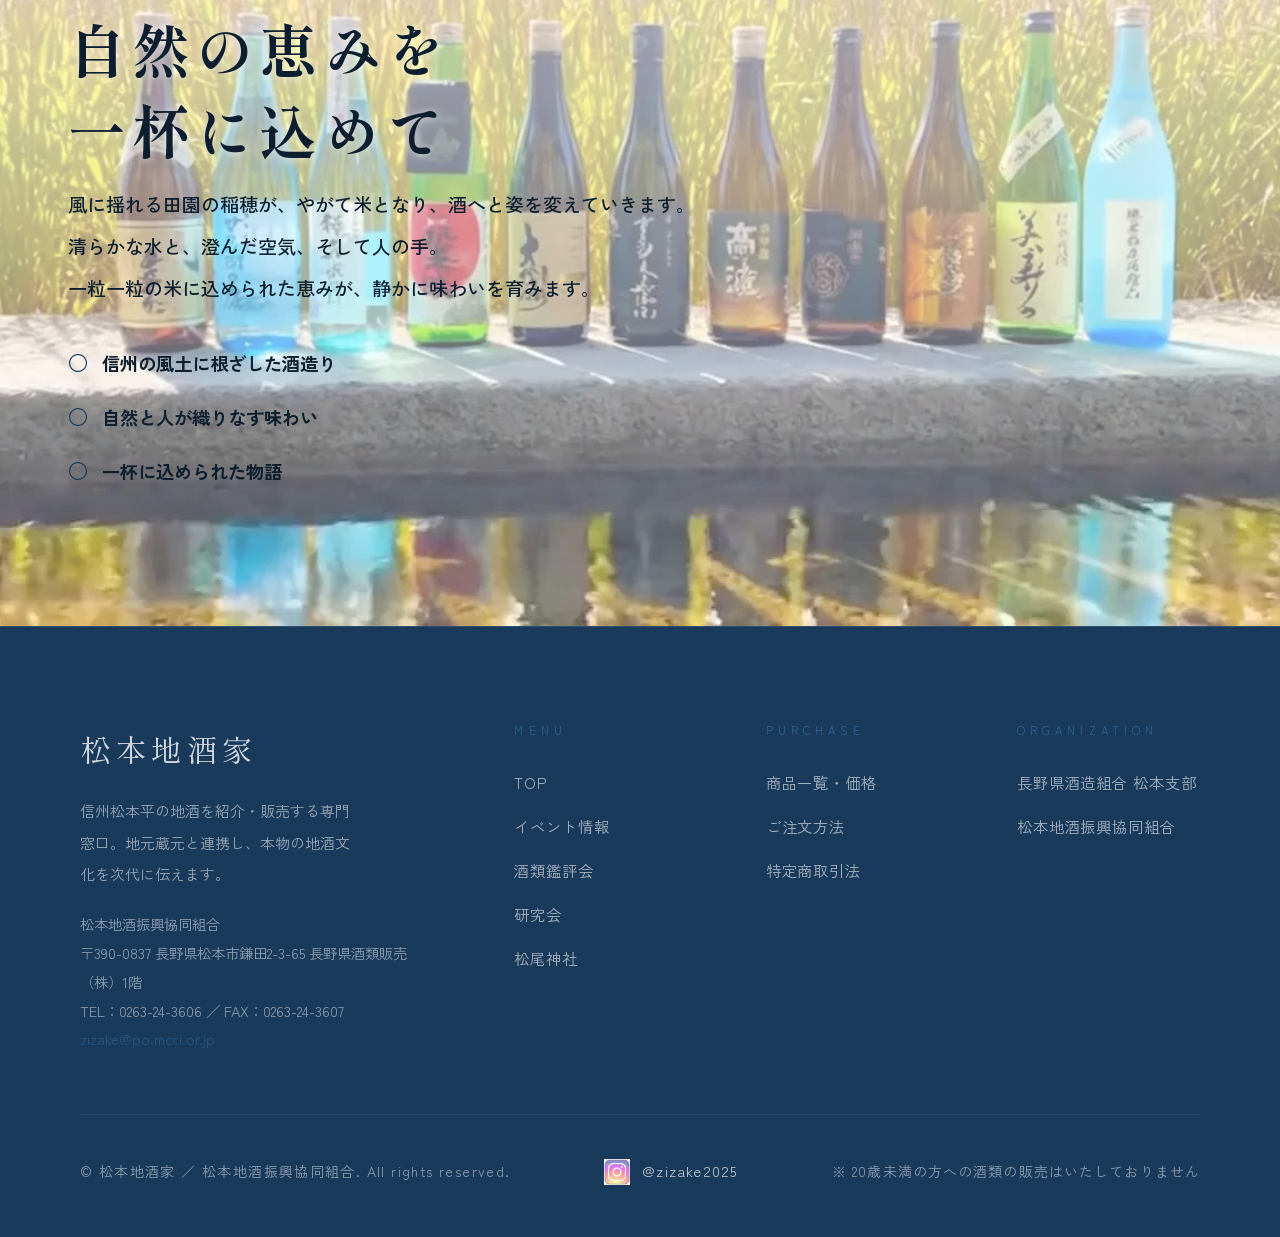
==== commit 42144c6e: "Remove reveal class from carousel to fix intermittent first-load visibility issue Co-Authored-By: Cl" ====
--- a/index.html
+++ b/index.html
@@ -119,7 +119,7 @@
       <h2 class="section-heading reveal">取扱い商品</h2>
       <p class="section-body reveal" style="max-width:460px;">クリックで購入ページへ。信州の旨みをそのままお届けします。</p>
     </div>
-    <div class="carousel-track-wrap reveal">
+    <div class="carousel-track-wrap">
       <div class="carousel-track" id="carousel-track" style="animation-duration: 40s;"><a class="carousel-item" href="purchase.html" data-page="page-purchase"><div class="carousel-img"><img src="images/sake1.jpeg" alt="深志鶴 本醸造"></div><div class="carousel-item-brewery">合名会社奥沢商会</div><div class="carousel-item-name">深志鶴 本醸造</div><div class="carousel-item-price">1,045円（税込）</div></a><a class="carousel-item" href="purchase.html" data-page="page-purchase"><div class="carousel-img"><img src="images/sake2.jpeg" alt="鏡花水月 純米吟醸"></div><div class="carousel-item-brewery">岩波酒造合資会社</div><div class="carousel-item-name">鏡花水月 純米吟醸</div><div class="carousel-item-price">1,760円（税込）</div></a><a class="carousel-item" href="purchase.html" data-page="page-purchase"><div class="carousel-img"><img src="images/sake3.jpeg" alt="笹の誉 風穴貯蔵 純米吟醸"></div><div class="carousel-item-brewery">笹井酒造株式会社</div><div class="carousel-item-name">笹の誉 風穴貯蔵 純米吟醸</div><div class="carousel-item-price">1,980円（税込）</div></a><a class="carousel-item" href="purchase.html" data-page="page-purchase"><div class="carousel-img"><img src="images/sake4.jpeg" alt="亀乃世 大吟醸"></div><div class="carousel-item-brewery">株式会社亀田屋酒造店</div><div class="carousel-item-name">亀乃世 大吟醸</div><div class="carousel-item-price">3,850円（税込）</div></a><a class="carousel-item" href="purchase.html" data-page="page-purchase"><div class="carousel-img"><img src="images/sake5.jpeg" alt="高波 大吟醸"></div><div class="carousel-item-brewery">合資会社丸永酒造場</div><div class="carousel-item-name">高波 大吟醸</div><div class="carousel-item-price">3,300円（税込）</div></a><a class="carousel-item" href="purchase.html" data-page="page-purchase"><div class="carousel-img"><img src="images/sake6.jpeg" alt="和饗 純米吟醸酒"></div><div class="carousel-item-brewery">和饗酒造株式会社</div><div class="carousel-item-name">和饗 純米吟醸酒</div><div class="carousel-item-price">2,090円（税込）</div></a><a class="carousel-item" href="purchase.html" data-page="page-purchase"><div class="carousel-img"><img src="images/sake7.jpeg" alt="美寿々 純米吟醸原酒"></div><div class="carousel-item-brewery">美寿々酒造株式会社</div><div class="carousel-item-name">美寿々 純米吟醸原酒</div><div class="carousel-item-price">1,870円（税込）</div></a><a class="carousel-item" href="purchase.html" data-page="page-purchase"><div class="carousel-img"><img src="images/sake8.jpeg" alt="酔園 幻の酒ブルー"></div><div class="carousel-item-brewery">ＥＨ酒造株式会社</div><div class="carousel-item-name">酔園 幻の酒ブルー</div><div class="carousel-item-price">1,760円（税込）</div></a><a class="carousel-item" href="purchase.html" data-page="page-purchase"><div class="carousel-img"><img src="images/sake1.jpeg" alt="深志鶴 本醸造"></div><div class="carousel-item-brewery">合名会社奥沢商会</div><div class="carousel-item-name">深志鶴 本醸造</div><div class="carousel-item-price">1,045円（税込）</div></a><a class="carousel-item" href="purchase.html" data-page="page-purchase"><div class="carousel-img"><img src="images/sake2.jpeg" alt="鏡花水月 純米吟醸"></div><div class="carousel-item-brewery">岩波酒造合資会社</div><div class="carousel-item-name">鏡花水月 純米吟醸</div><div class="carousel-item-price">1,760円（税込）</div></a><a class="carousel-item" href="purchase.html" data-page="page-purchase"><div class="carousel-img"><img src="images/sake3.jpeg" alt="笹の誉 風穴貯蔵 純米吟醸"></div><div class="carousel-item-brewery">笹井酒造株式会社</div><div class="carousel-item-name">笹の誉 風穴貯蔵 純米吟醸</div><div class="carousel-item-price">1,980円（税込）</div></a><a class="carousel-item" href="purchase.html" data-page="page-purchase"><div class="carousel-img"><img src="images/sake4.jpeg" alt="亀乃世 大吟醸"></div><div class="carousel-item-brewery">株式会社亀田屋酒造店</div><div class="carousel-item-name">亀乃世 大吟醸</div><div class="carousel-item-price">3,850円（税込）</div></a><a class="carousel-item" href="purchase.html" data-page="page-purchase"><div class="carousel-img"><img src="images/sake5.jpeg" alt="高波 大吟醸"></div><div class="carousel-item-brewery">合資会社丸永酒造場</div><div class="carousel-item-name">高波 大吟醸</div><div class="carousel-item-price">3,300円（税込）</div></a><a class="carousel-item" href="purchase.html" data-page="page-purchase"><div class="carousel-img"><img src="images/sake6.jpeg" alt="和饗 純米吟醸酒"></div><div class="carousel-item-brewery">和饗酒造株式会社</div><div class="carousel-item-name">和饗 純米吟醸酒</div><div class="carousel-item-price">2,090円（税込）</div></a><a class="carousel-item" href="purchase.html" data-page="page-purchase"><div class="carousel-img"><img src="images/sake7.jpeg" alt="美寿々 純米吟醸原酒"></div><div class="carousel-item-brewery">美寿々酒造株式会社</div><div class="carousel-item-name">美寿々 純米吟醸原酒</div><div class="carousel-item-price">1,870円（税込）</div></a><a class="carousel-item" href="purchase.html" data-page="page-purchase"><div class="carousel-img"><img src="images/sake8.jpeg" alt="酔園 幻の酒ブルー"></div><div class="carousel-item-brewery">ＥＨ酒造株式会社</div><div class="carousel-item-name">酔園 幻の酒ブルー</div><div class="carousel-item-price">1,760円（税込）</div></a></div>
     </div>
   </section>
--- a/style.css
+++ b/style.css
@@ -521,7 +521,7 @@
   border: 2px solid var(--border);
 }
 .brewery-card {
-  background: #FFFFFF; padding: 3rem 6.8rem 3rem 2.5rem;
+  background: #FFFFFF; padding: 3rem 8.6rem 3rem 2.5rem;
   position: relative; overflow: hidden; cursor: default;
   transition: background 0.2s, box-shadow 0.2s;
   box-shadow: none;
@@ -1101,11 +1101,11 @@
 
   /* ── 蔵元グリッド ── */
   .brewery-grid { grid-template-columns: 1fr 1fr; gap: 0.8rem; }
-  .brewery-card { padding: 1.2rem 4.8rem 1.2rem 1rem; }
+  .brewery-card { padding: 1.2rem 6rem 1.2rem 1rem; }
   .brewery-card-bg {
     right: 0.7rem;
-    width: 70px;
-    height: 85px;
+    height: calc(100% - 1rem);
+    max-width: 104px;
   }
   .bc-name { font-size: 1.1rem; }
   .bc-info { font-size: 0.75rem; line-height: 1.8; }
@@ -1500,8 +1500,9 @@
   position: absolute;
   top: 50%;
   right: 1.1rem;
-  width: 90px;
-  height: 109px;
+  width: auto;
+  height: calc(100% - 1.2rem);
+  max-width: 136px;
   object-fit: contain;
   object-position: center right;
   transform: translateY(-50%);
@@ -1690,13 +1691,13 @@
   }
   .brewery-card {
     border: 1px solid var(--border);
-    padding: 0.9rem 4.2rem 0.9rem 0.8rem;
+    padding: 0.9rem 5.2rem 0.9rem 0.8rem;
   }
   .brewery-card:last-child { border-bottom: 1px solid var(--border); }
   .brewery-card-bg {
     right: 0.55rem;
-    width: 52px;
-    height: 64px;
+    height: calc(100% - 0.8rem);
+    max-width: 88px;
   }
 
   /* カード内フォント調整 */
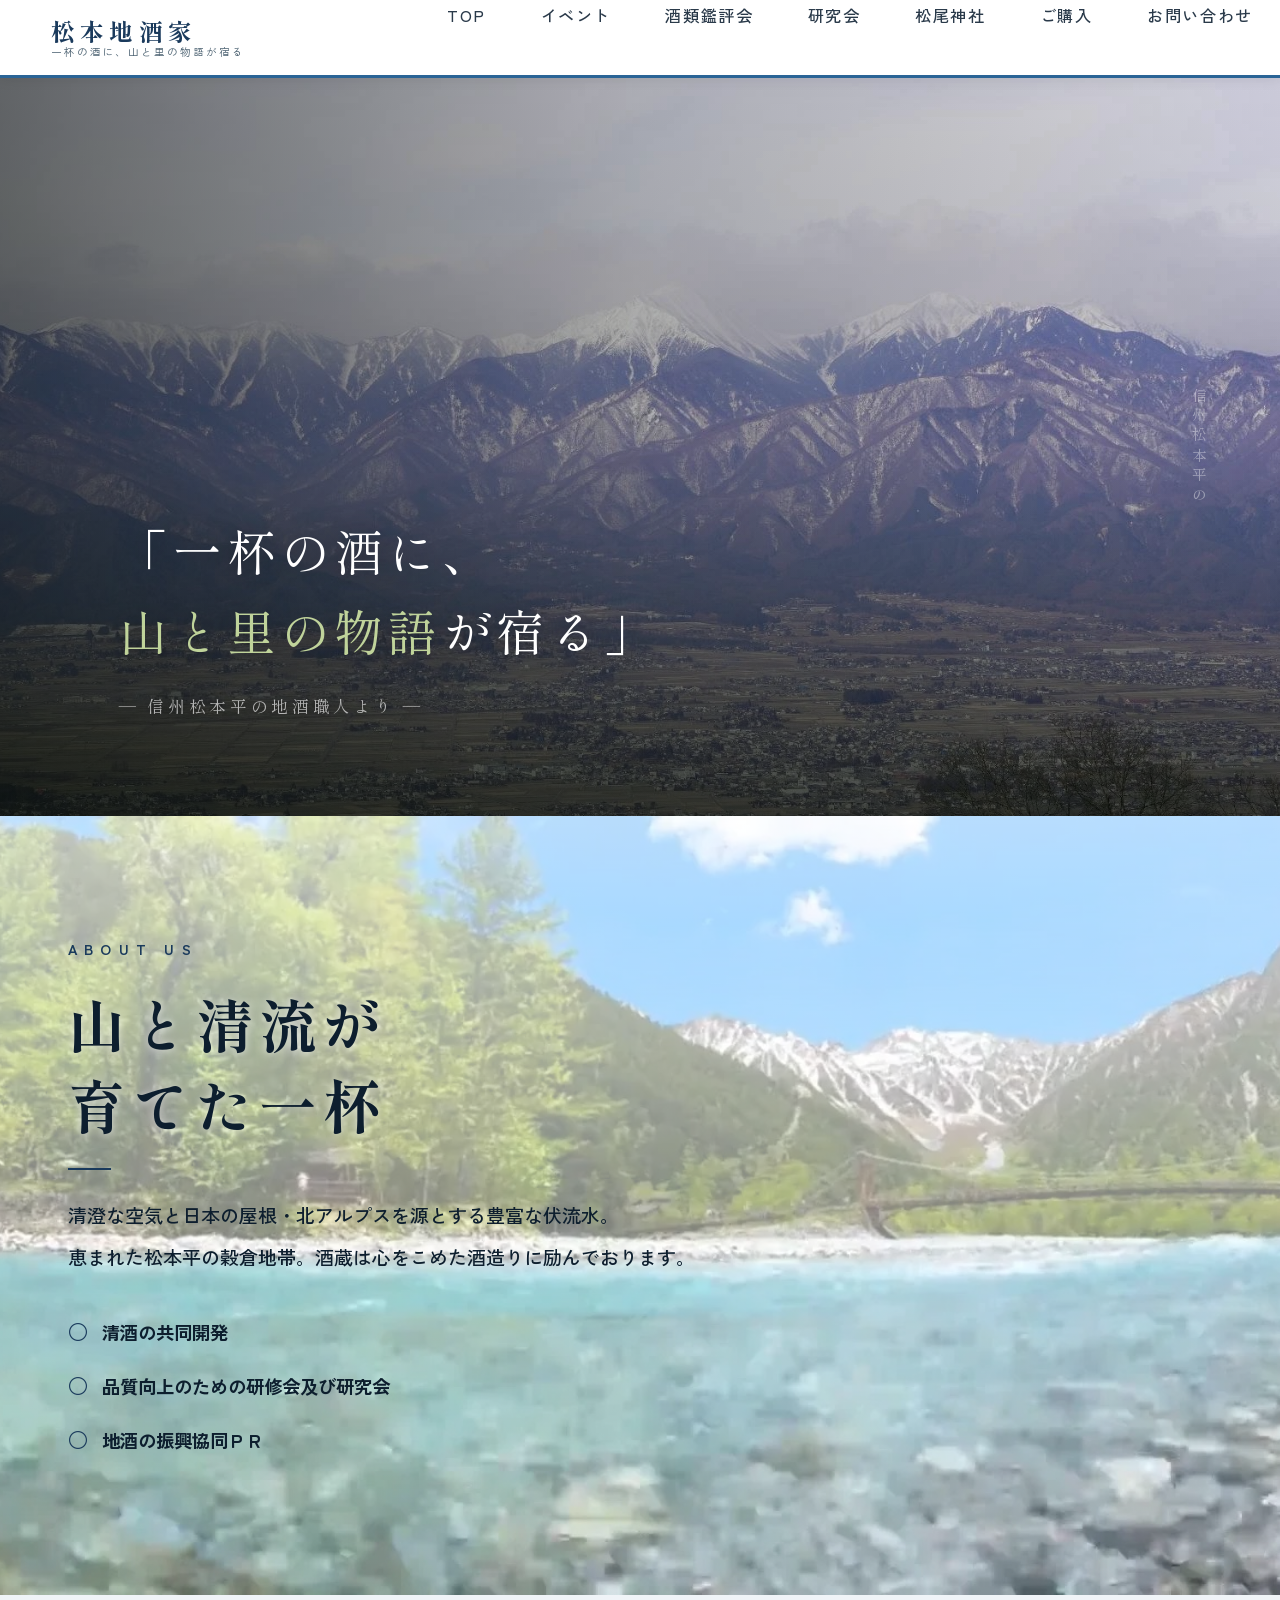
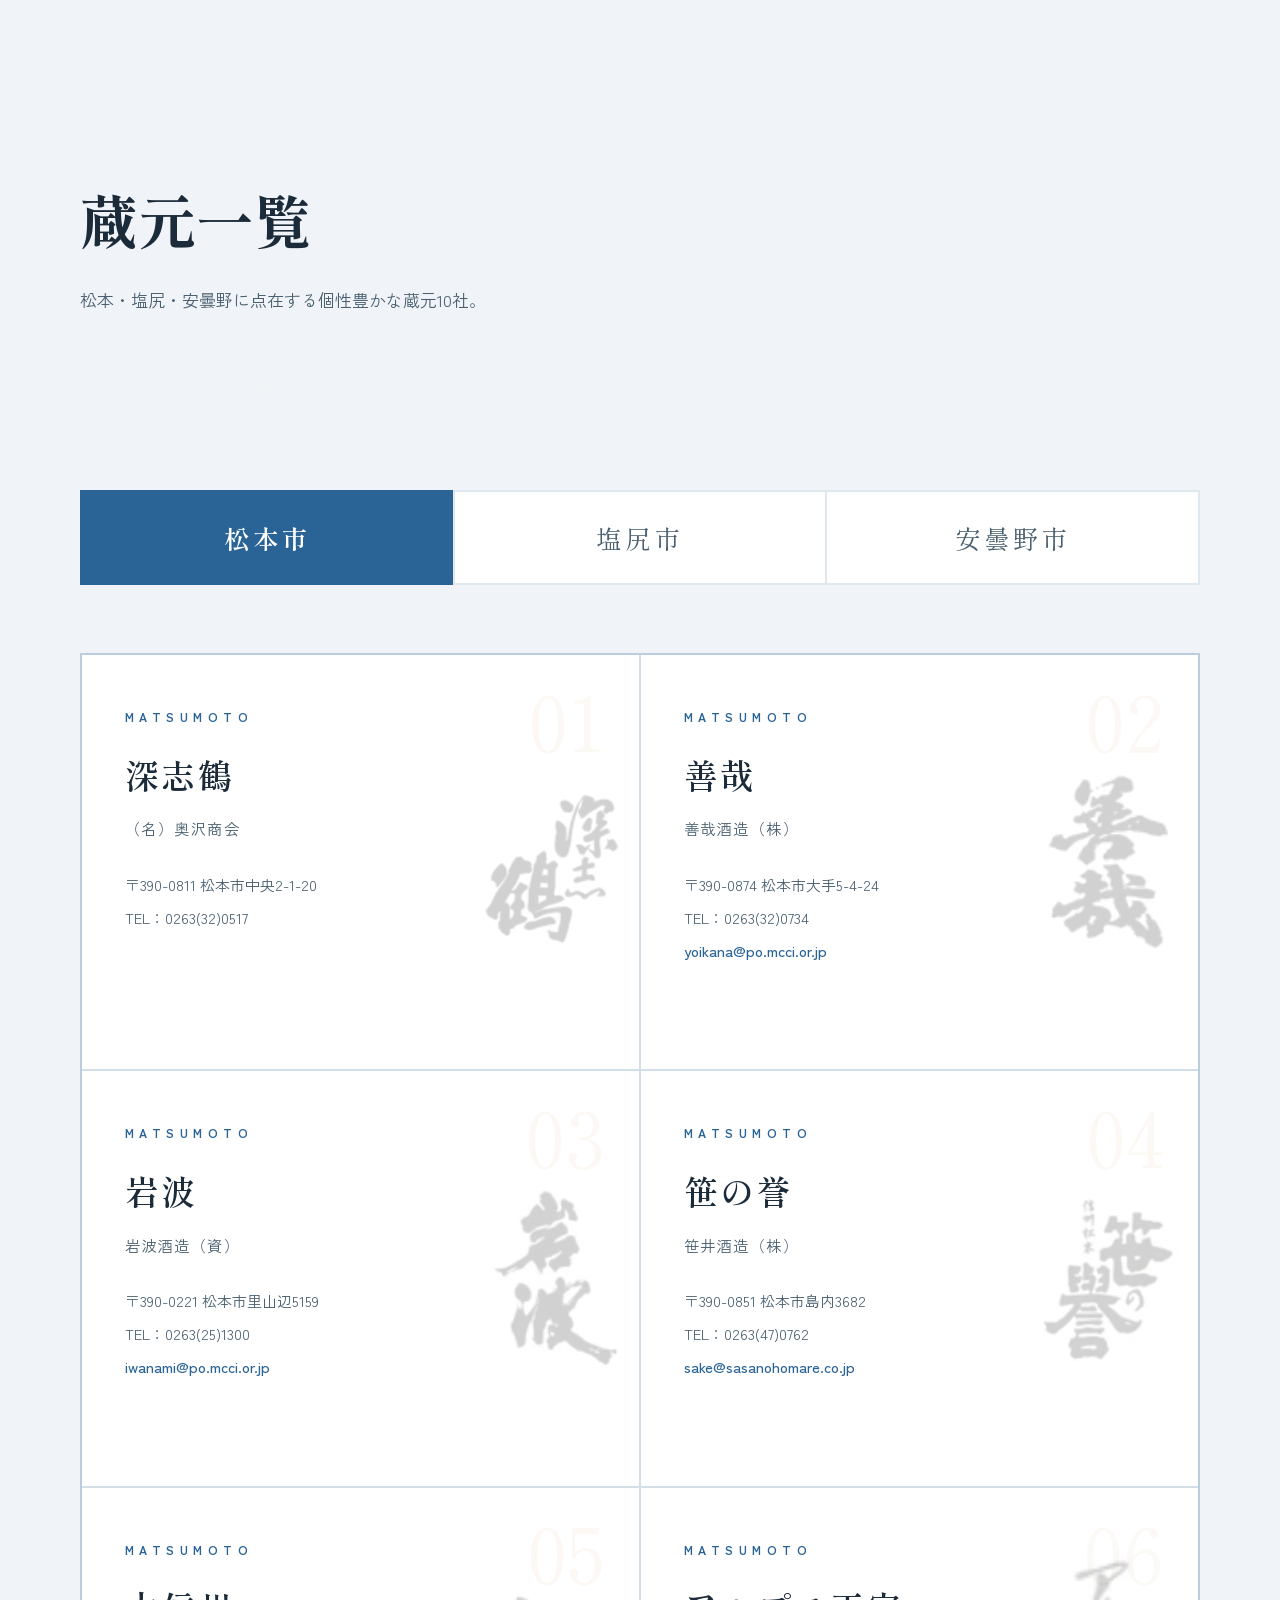
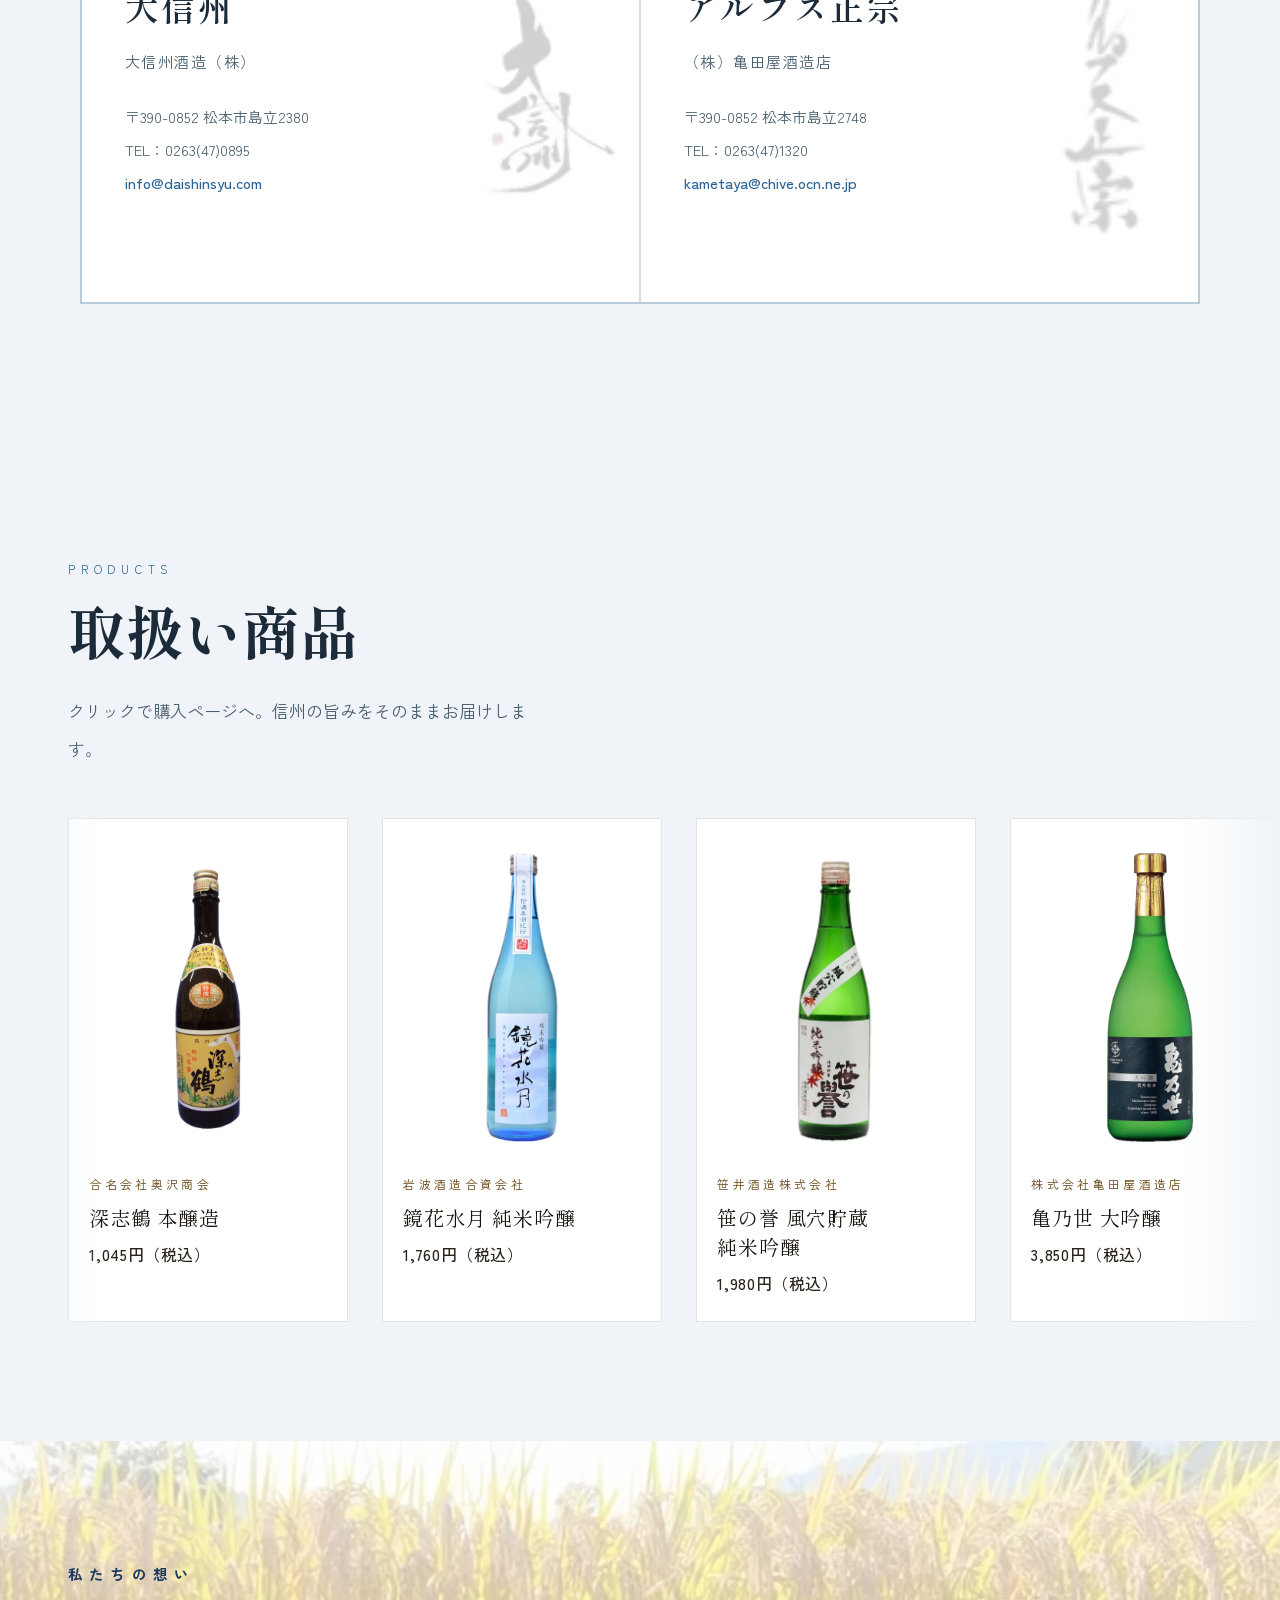
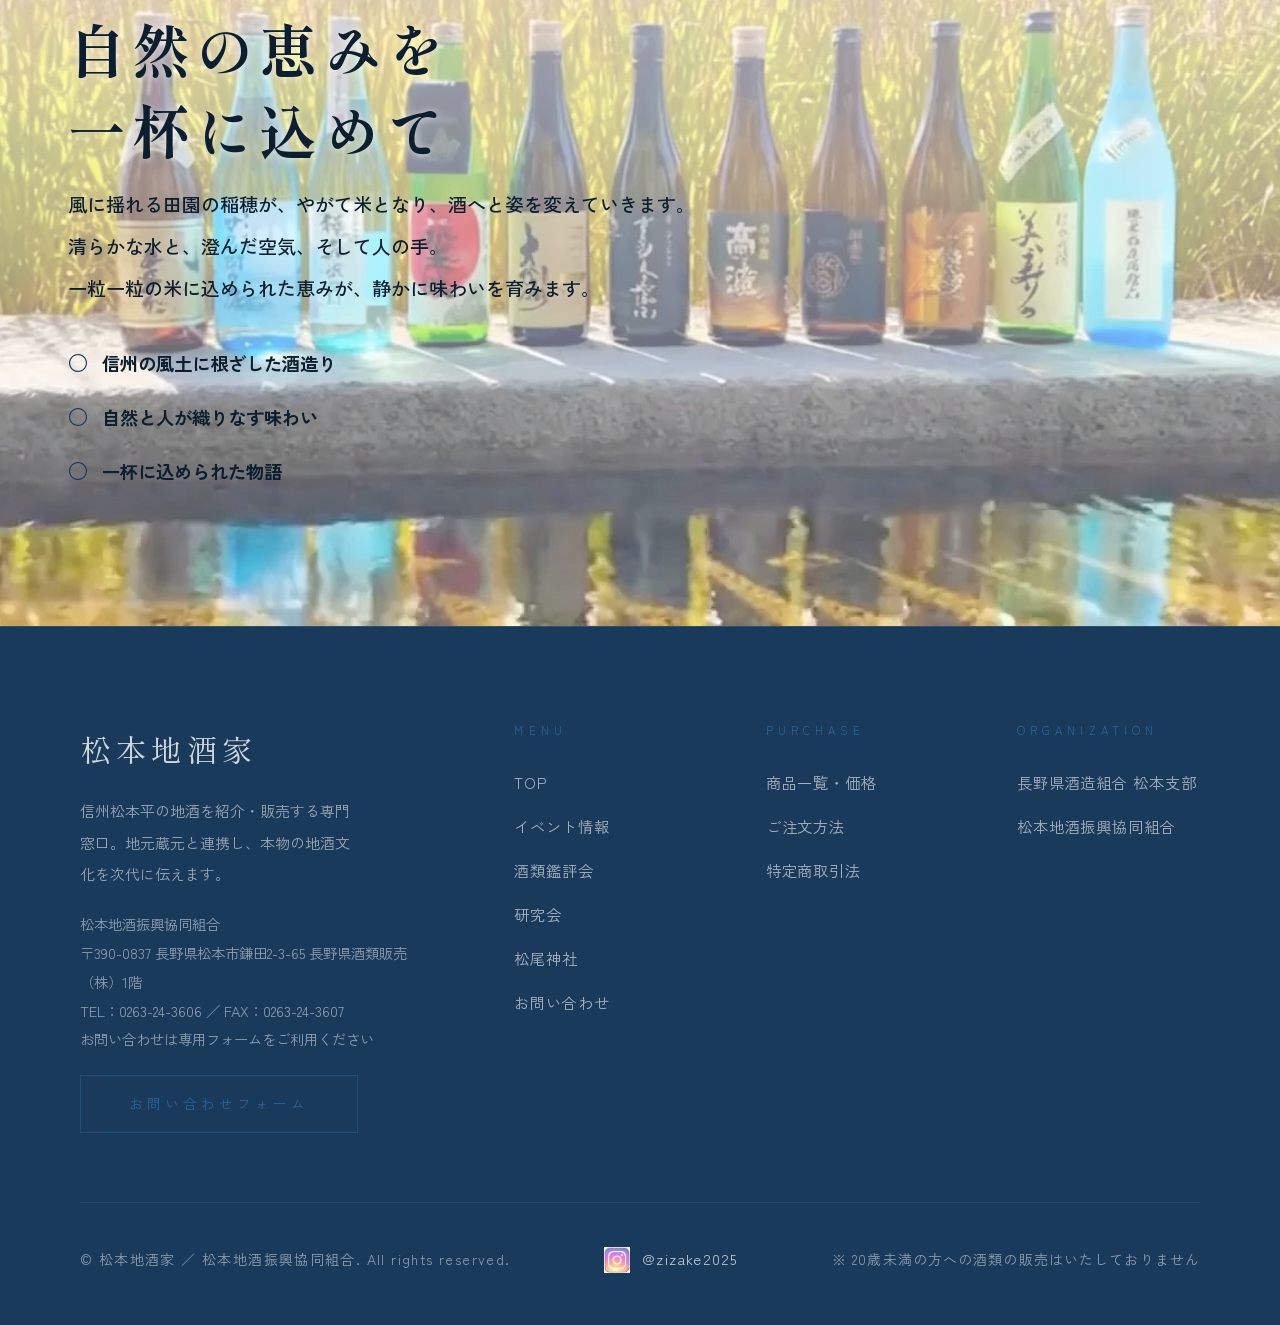
==== commit 02a0e8d2: "Update website files" ====
--- a/index.html
+++ b/index.html
@@ -30,6 +30,7 @@
     <li><a href="index.html?page=page-research" data-page="page-research">研究会</a></li>
     <li><a href="index.html?page=page-shrine" data-page="page-shrine">松尾神社</a></li>
     <li><a href="purchase.html" data-page="page-purchase">ご購入</a></li>
+    <li><a href="index.html?page=page-contact" data-page="page-contact">お問い合わせ</a></li>
   </ul>
   <div class="nav-hamburger" id="navHamburger"><span></span><span></span><span></span></div>
 </nav>
@@ -40,6 +41,7 @@
   <a href="index.html?page=page-research" data-page="page-research">研究会</a>
   <a href="index.html?page=page-shrine" data-page="page-shrine">松尾神社</a>
   <a href="purchase.html" data-page="page-purchase">ご購入</a>
+  <a href="index.html?page=page-contact" data-page="page-contact">お問い合わせ</a>
 </div>
 
 <!-- ════ PAGE: MAIN ════ -->
@@ -152,7 +154,8 @@
         <div>
           <div class="footer-brand">松本地酒家</div>
           <p class="footer-desc">信州松本平の地酒を紹介・販売する専門窓口。地元蔵元と連携し、本物の地酒文化を次代に伝えます。</p>
-          <address class="footer-address" style="font-style:normal;">松本地酒振興協同組合<br>〒390-0837 長野県松本市鎌田2-3-65 長野県酒類販売（株）1階<br>TEL：0263-24-3606 ／ FAX：0263-24-3607<br><a href="mailto:zizake@po.mcci.or.jp" style="color:var(--amber);opacity:.7;">zizake@po.mcci.or.jp</a></address>
+          <address class="footer-address" style="font-style:normal;">松本地酒振興協同組合<br>〒390-0837 長野県松本市鎌田2-3-65 長野県酒類販売（株）1階<br>TEL：0263-24-3606 ／ FAX：0263-24-3607<br>お問い合わせは専用フォームをご利用ください</address>
+          <a href="index.html?page=page-contact" data-page="page-contact" class="btn-primary" style="margin-top:1.2rem;display:inline-block;">お問い合わせフォーム</a>
         </div>
         <div class="footer-col"><div class="footer-col-title">Menu</div><ul>
           <li><a href="index.html" data-page="page-main">TOP</a></li>
@@ -160,6 +163,7 @@
           <li><a href="awards.html" data-page="page-awards">酒類鑑評会</a></li>
           <li><a href="index.html?page=page-research" data-page="page-research">研究会</a></li>
           <li><a href="index.html?page=page-shrine" data-page="page-shrine">松尾神社</a></li>
+          <li><a href="index.html?page=page-contact" data-page="page-contact">お問い合わせ</a></li>
         </ul></div>
         <div class="footer-col"><div class="footer-col-title">Purchase</div><ul>
           <li><a href="purchase.html" data-page="page-purchase">商品一覧・価格</a></li>
@@ -183,6 +187,41 @@
   </footer>
 </div>
 
+<!-- ════ PAGE: CONTACT ════ -->
+<div class="page" id="page-contact">
+  <div class="page-hero"><div class="page-hero-inner">
+    <p class="page-hero-tag reveal">Contact</p>
+    <h1 class="page-hero-title reveal">お問い合わせ</h1>
+    <p class="page-hero-sub reveal">必要事項をご入力のうえ送信してください</p>
+  </div></div>
+  <section style="padding:5rem 4rem;background:var(--ink);">
+    <div style="max-width:760px;margin:0 auto;">
+      <div class="contact-form reveal" style="background:#fff;border:1px solid var(--border);">
+        <h2 class="form-title" style="color:var(--text);">お問い合わせフォーム</h2>
+        <div class="form-group">
+          <label for="fName">お名前</label>
+          <input id="fName" type="text" autocomplete="name" placeholder="例）松本 花子" style="color:var(--text);border-color:var(--border);background:#fff;">
+        </div>
+        <div class="form-group">
+          <label for="fTel">電話番号</label>
+          <input id="fTel" type="tel" autocomplete="tel" placeholder="例）090-1234-5678" style="color:var(--text);border-color:var(--border);background:#fff;">
+        </div>
+        <div class="form-group">
+          <label for="fAddress">住所</label>
+          <input id="fAddress" type="text" autocomplete="street-address" placeholder="例）長野県松本市..." style="color:var(--text);border-color:var(--border);background:#fff;">
+        </div>
+        <div class="form-group">
+          <label for="fEmail">メールアドレス</label>
+          <input id="fEmail" type="email" autocomplete="email" placeholder="例）sample@example.com" style="color:var(--text);border-color:var(--border);background:#fff;">
+        </div>
+        <p class="form-note" style="color:var(--text-sub);opacity:.8;">送信ボタンでメールアプリが起動し、宛先に `zizake@po.mcci.or.jp` が自動入力されます。</p>
+        <button id="formSubmit" type="button" class="btn-submit" style="margin-top:1rem;">お問い合わせを送る</button>
+      </div>
+    </div>
+  </section>
+  <footer><div class="footer-inner"><div class="footer-bottom"><span class="footer-copy">© 松本地酒家 ／ 松本地酒振興協同組合</span><a class="footer-instagram footer-instagram-inline" href="https://www.instagram.com/zizake2025/" target="_blank" rel="noreferrer"><img src="images/instagram_logo.jpeg" alt="Instagram"><span>@zizake2025</span></a><span class="footer-age">※ 20歳未満の方への酒類の販売はいたしておりません</span></div></div></footer>
+</div>
+
 <!-- ════ PAGE: EVENT ════ -->
 <div class="page" id="page-event">
   <div class="page-hero"><div class="page-hero-inner">
--- a/style.css
+++ b/style.css
@@ -1240,12 +1240,16 @@
   line-height: 1.45;
   margin-bottom: 0.45rem;
   color: #17120c;
+  word-break: keep-all;
 }
 .carousel-item-price {
   font-size: 0.92rem;
   color: #2b241b;
   font-weight: 500;
   letter-spacing: 0.04em;
+}
+@media (max-width: 768px) {
+  .carousel-item-name { font-size: 1.05rem; }
 }
 
 /* ── EVENT ARCHIVE ─────────────────────────────────────────── */
@@ -1691,13 +1695,14 @@
   }
   .brewery-card {
     border: 1px solid var(--border);
-    padding: 0.9rem 5.2rem 0.9rem 0.8rem;
+    padding: 0.9rem 0.8rem;
   }
   .brewery-card:last-child { border-bottom: 1px solid var(--border); }
   .brewery-card-bg {
-    right: 0.55rem;
-    height: calc(100% - 0.8rem);
-    max-width: 88px;
+    right: 0.2rem;
+    height: calc(100% - 0.4rem);
+    max-width: 92px;
+    opacity: 0.1;
   }
 
   /* カード内フォント調整 */
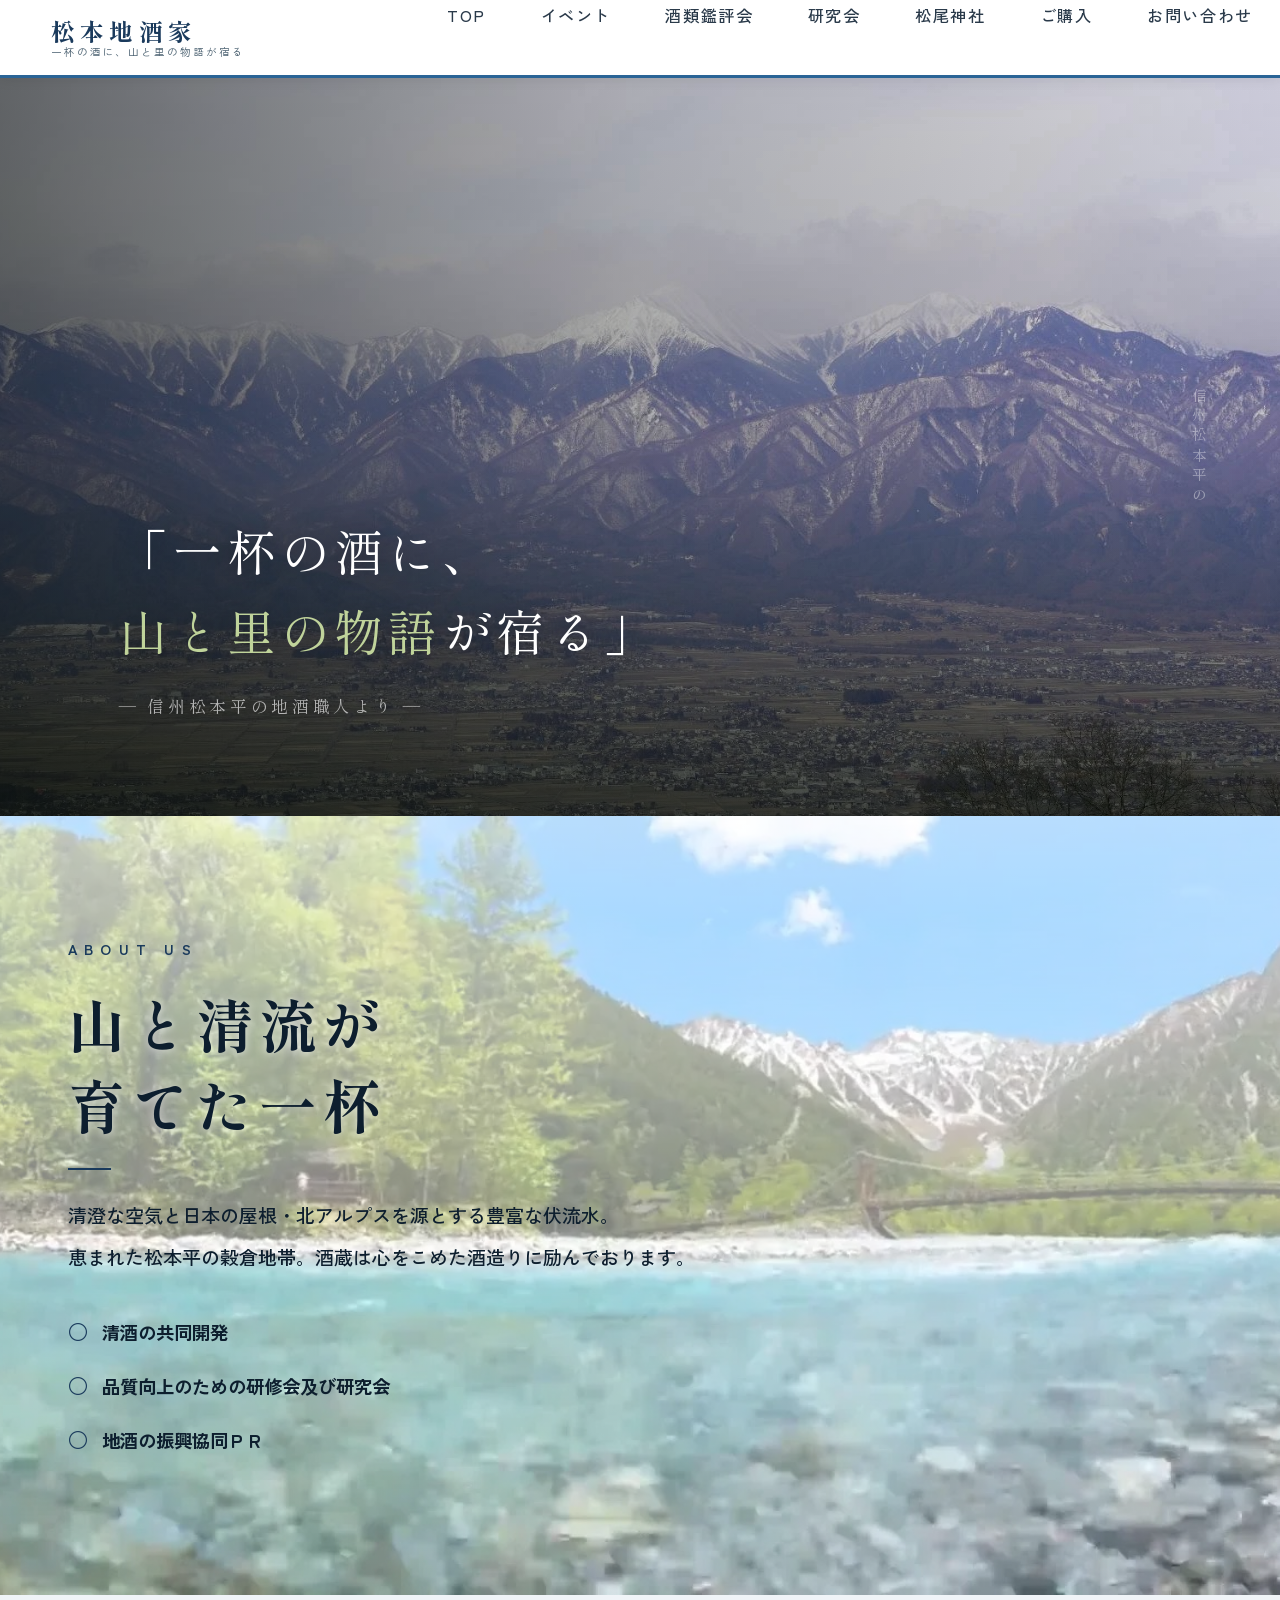
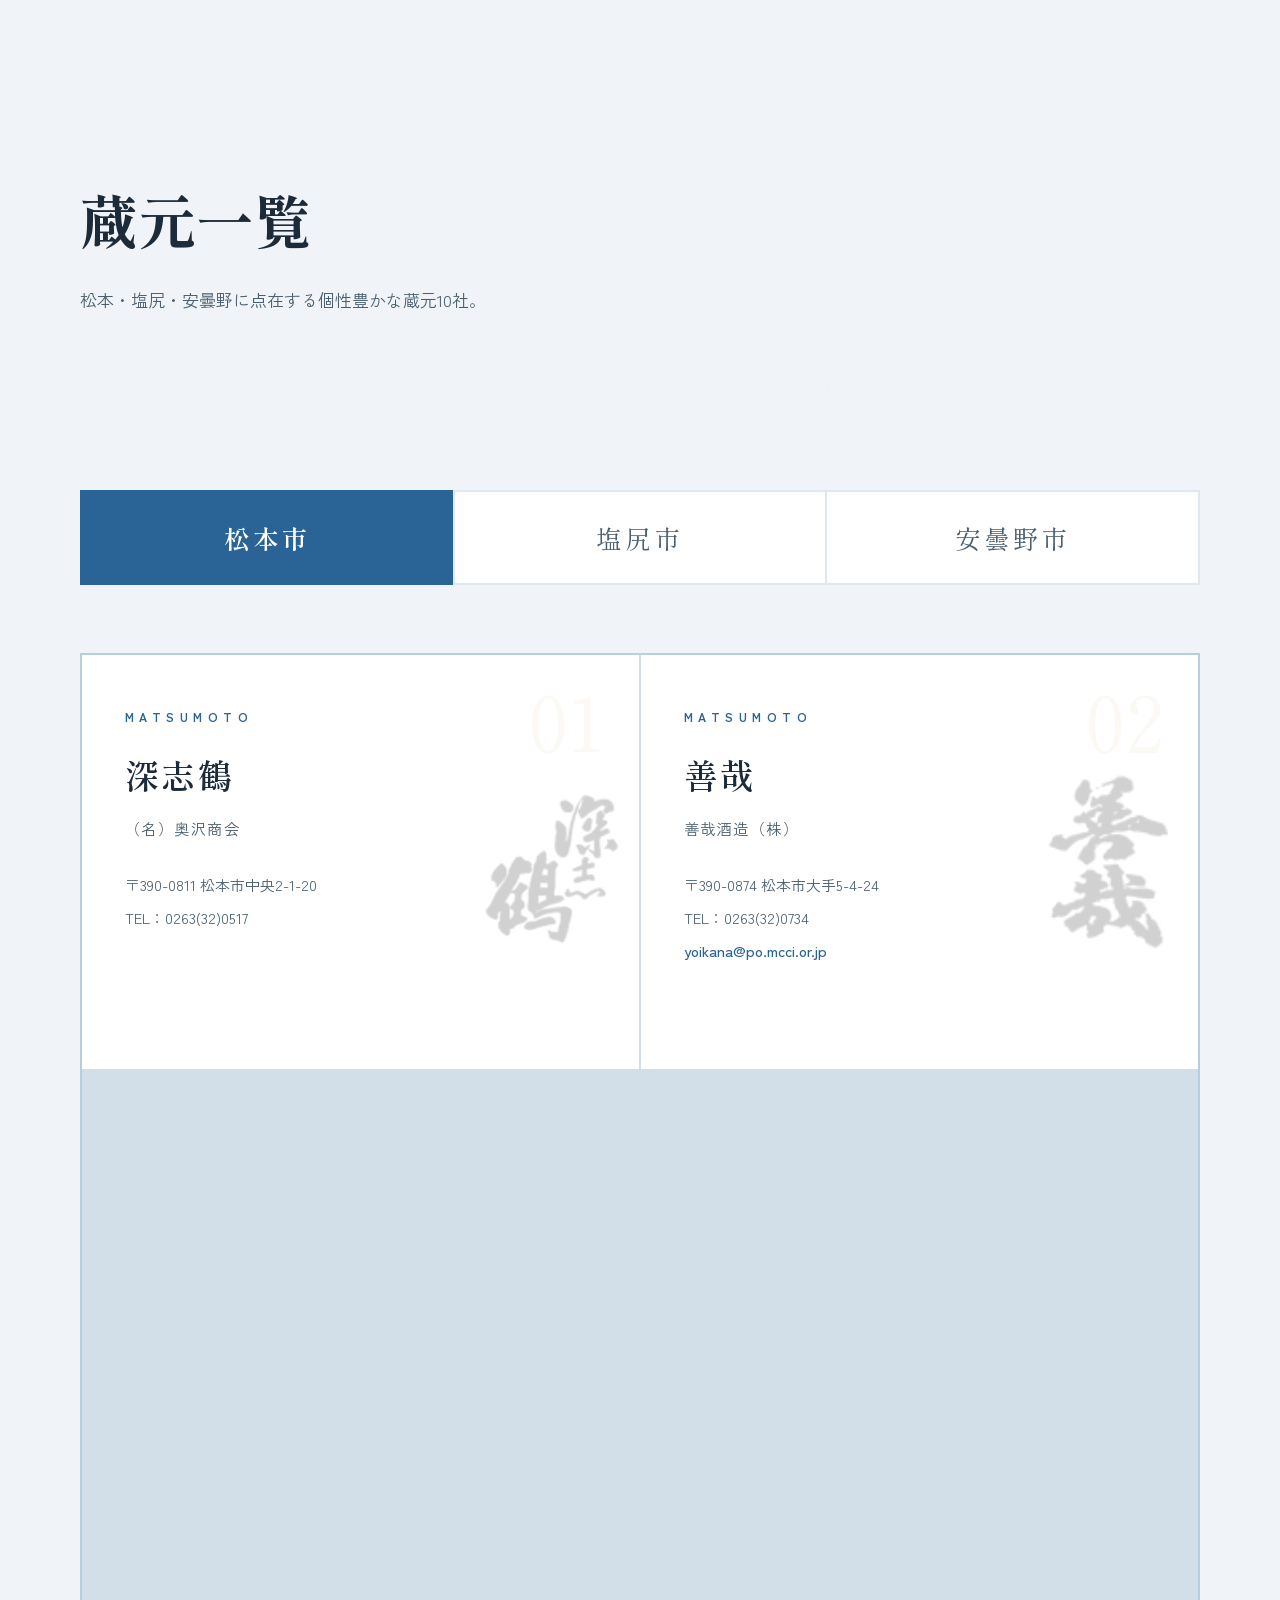
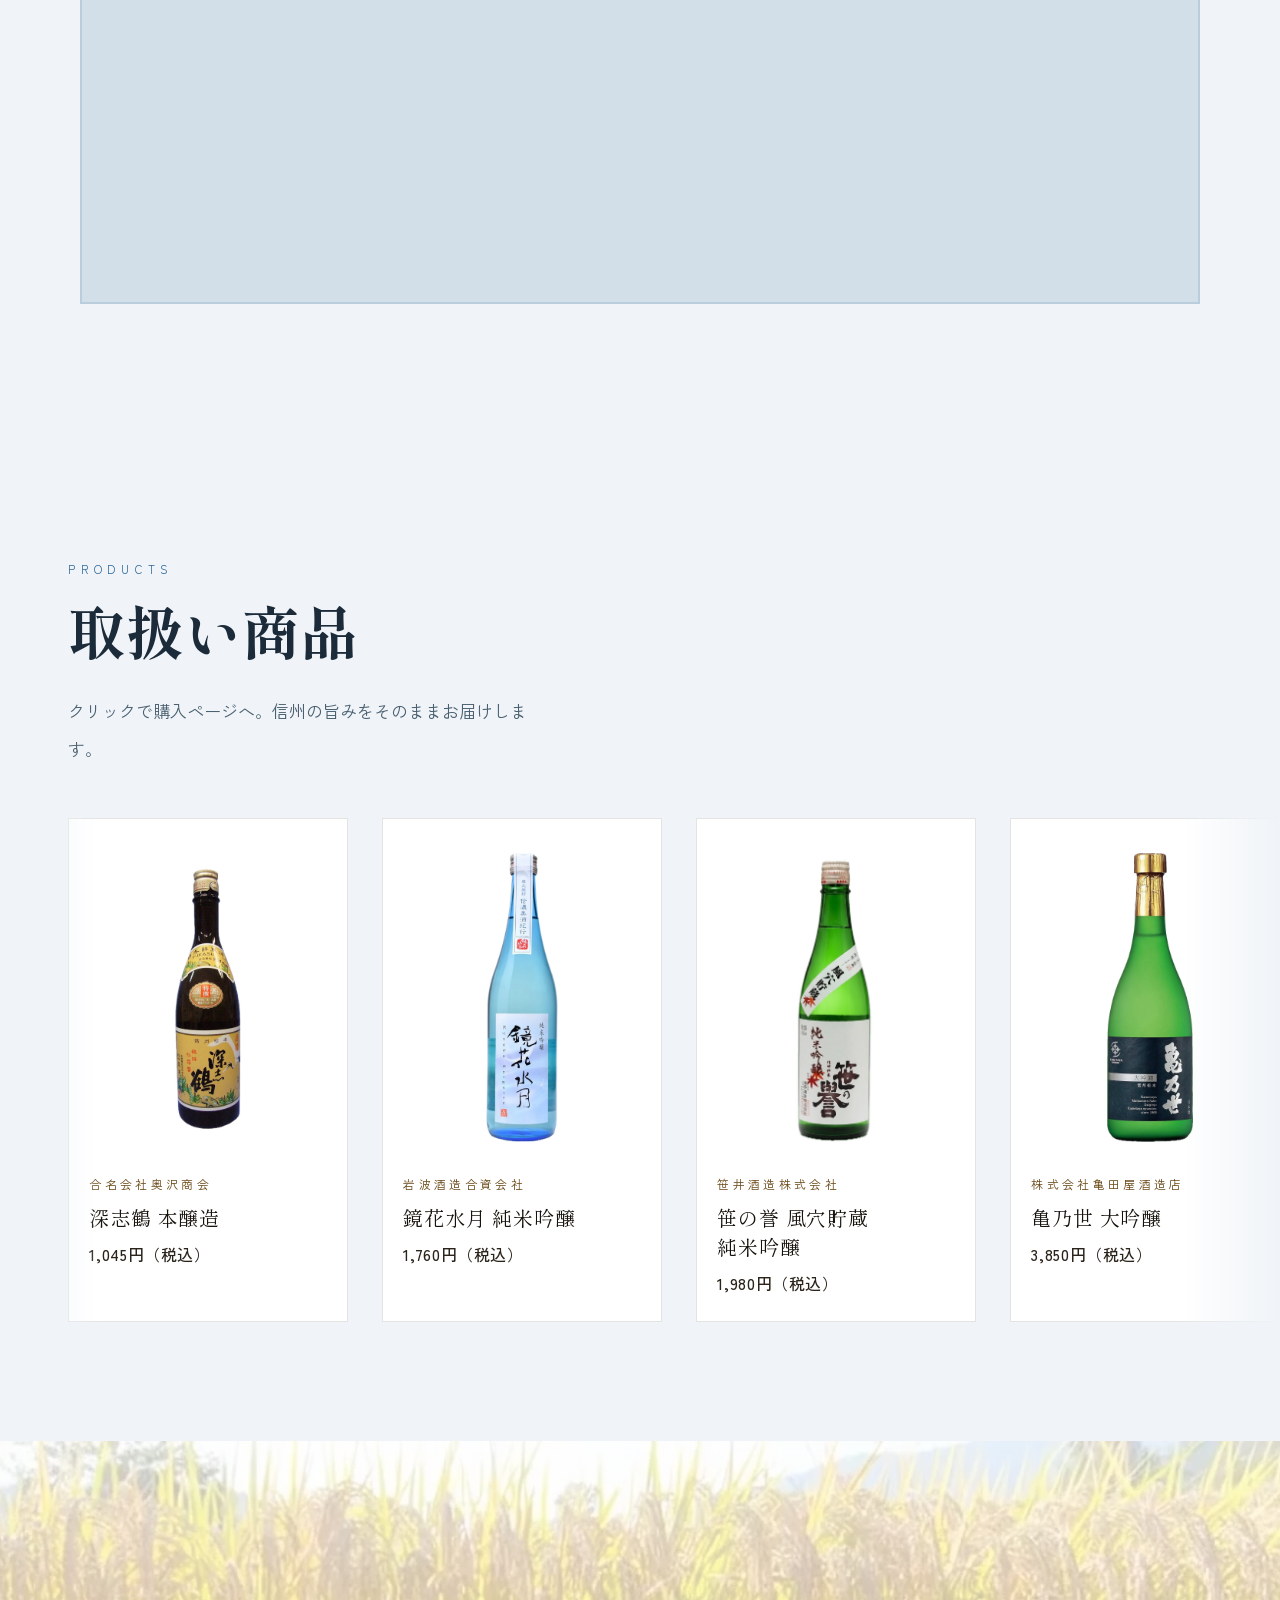
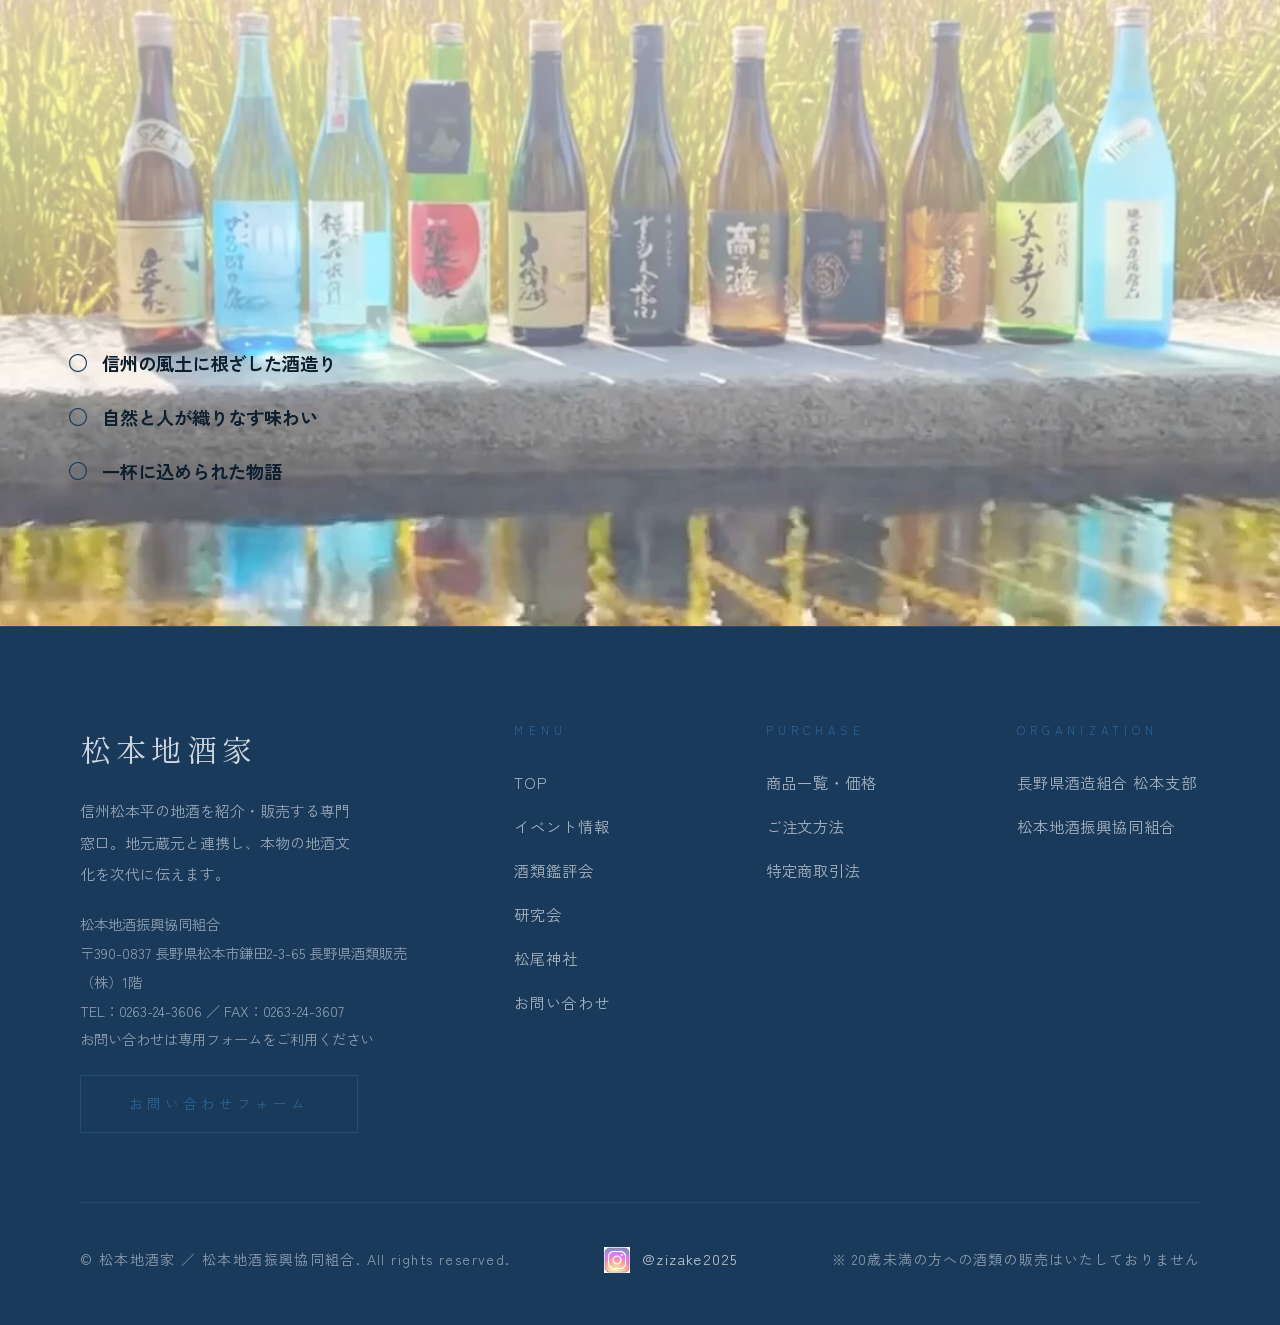
==== commit 4e9347eb: "Update index.html and script.js" ====
--- a/index.html
+++ b/index.html
@@ -203,18 +203,14 @@
           <input id="fName" type="text" autocomplete="name" placeholder="例）松本 花子" style="color:var(--text);border-color:var(--border);background:#fff;">
         </div>
         <div class="form-group">
-          <label for="fTel">電話番号</label>
-          <input id="fTel" type="tel" autocomplete="tel" placeholder="例）090-1234-5678" style="color:var(--text);border-color:var(--border);background:#fff;">
-        </div>
-        <div class="form-group">
-          <label for="fAddress">住所</label>
-          <input id="fAddress" type="text" autocomplete="street-address" placeholder="例）長野県松本市..." style="color:var(--text);border-color:var(--border);background:#fff;">
-        </div>
-        <div class="form-group">
           <label for="fEmail">メールアドレス</label>
           <input id="fEmail" type="email" autocomplete="email" placeholder="例）sample@example.com" style="color:var(--text);border-color:var(--border);background:#fff;">
         </div>
-        <p class="form-note" style="color:var(--text-sub);opacity:.8;">送信ボタンでメールアプリが起動し、宛先に `zizake@po.mcci.or.jp` が自動入力されます。</p>
+        <div class="form-group">
+          <label for="fMessage">お問い合わせ内容</label>
+          <textarea id="fMessage" rows="6" placeholder="お問い合わせ内容をご記入ください" style="color:var(--text);border-color:var(--border);background:#fff;"></textarea>
+        </div>
+        <p class="form-note" style="color:var(--text-sub);opacity:.8;">3項目すべての入力内容を確認後、送信画面が開きます。</p>
         <button id="formSubmit" type="button" class="btn-submit" style="margin-top:1rem;">お問い合わせを送る</button>
       </div>
     </div>
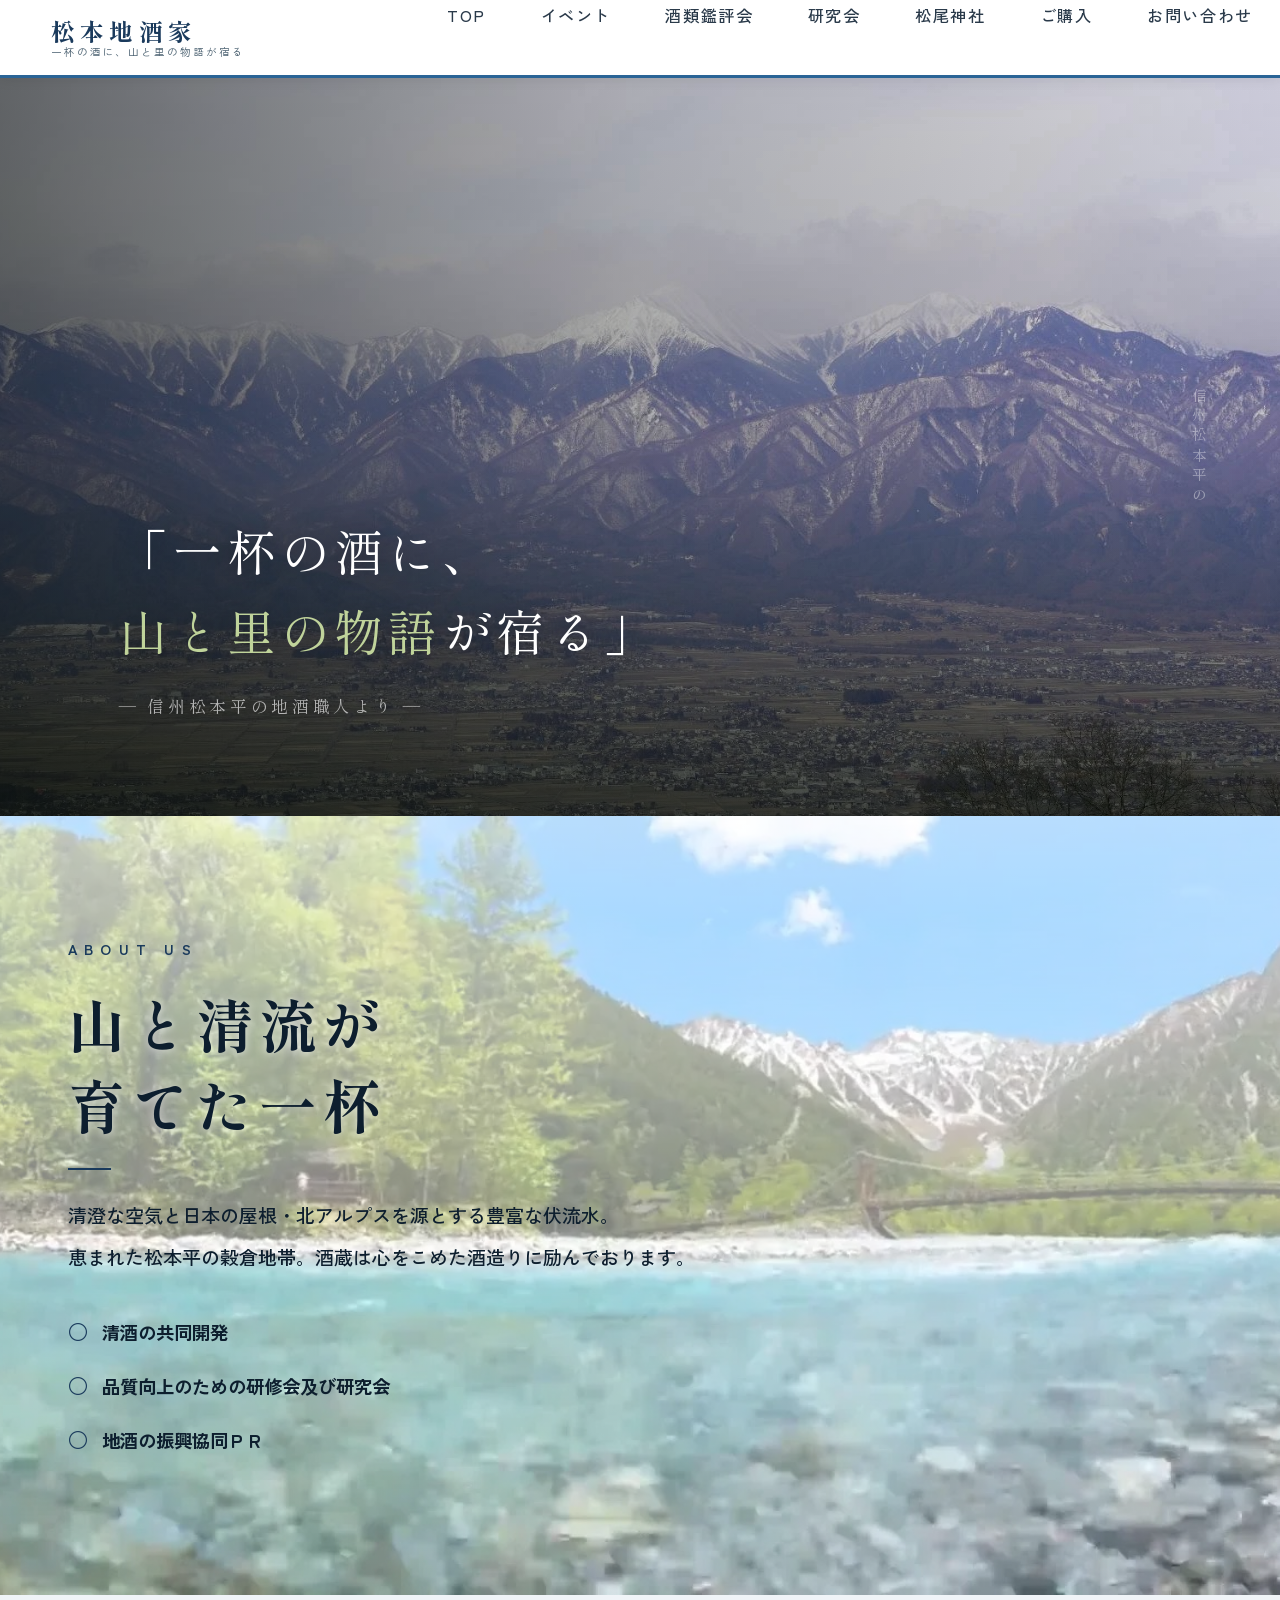
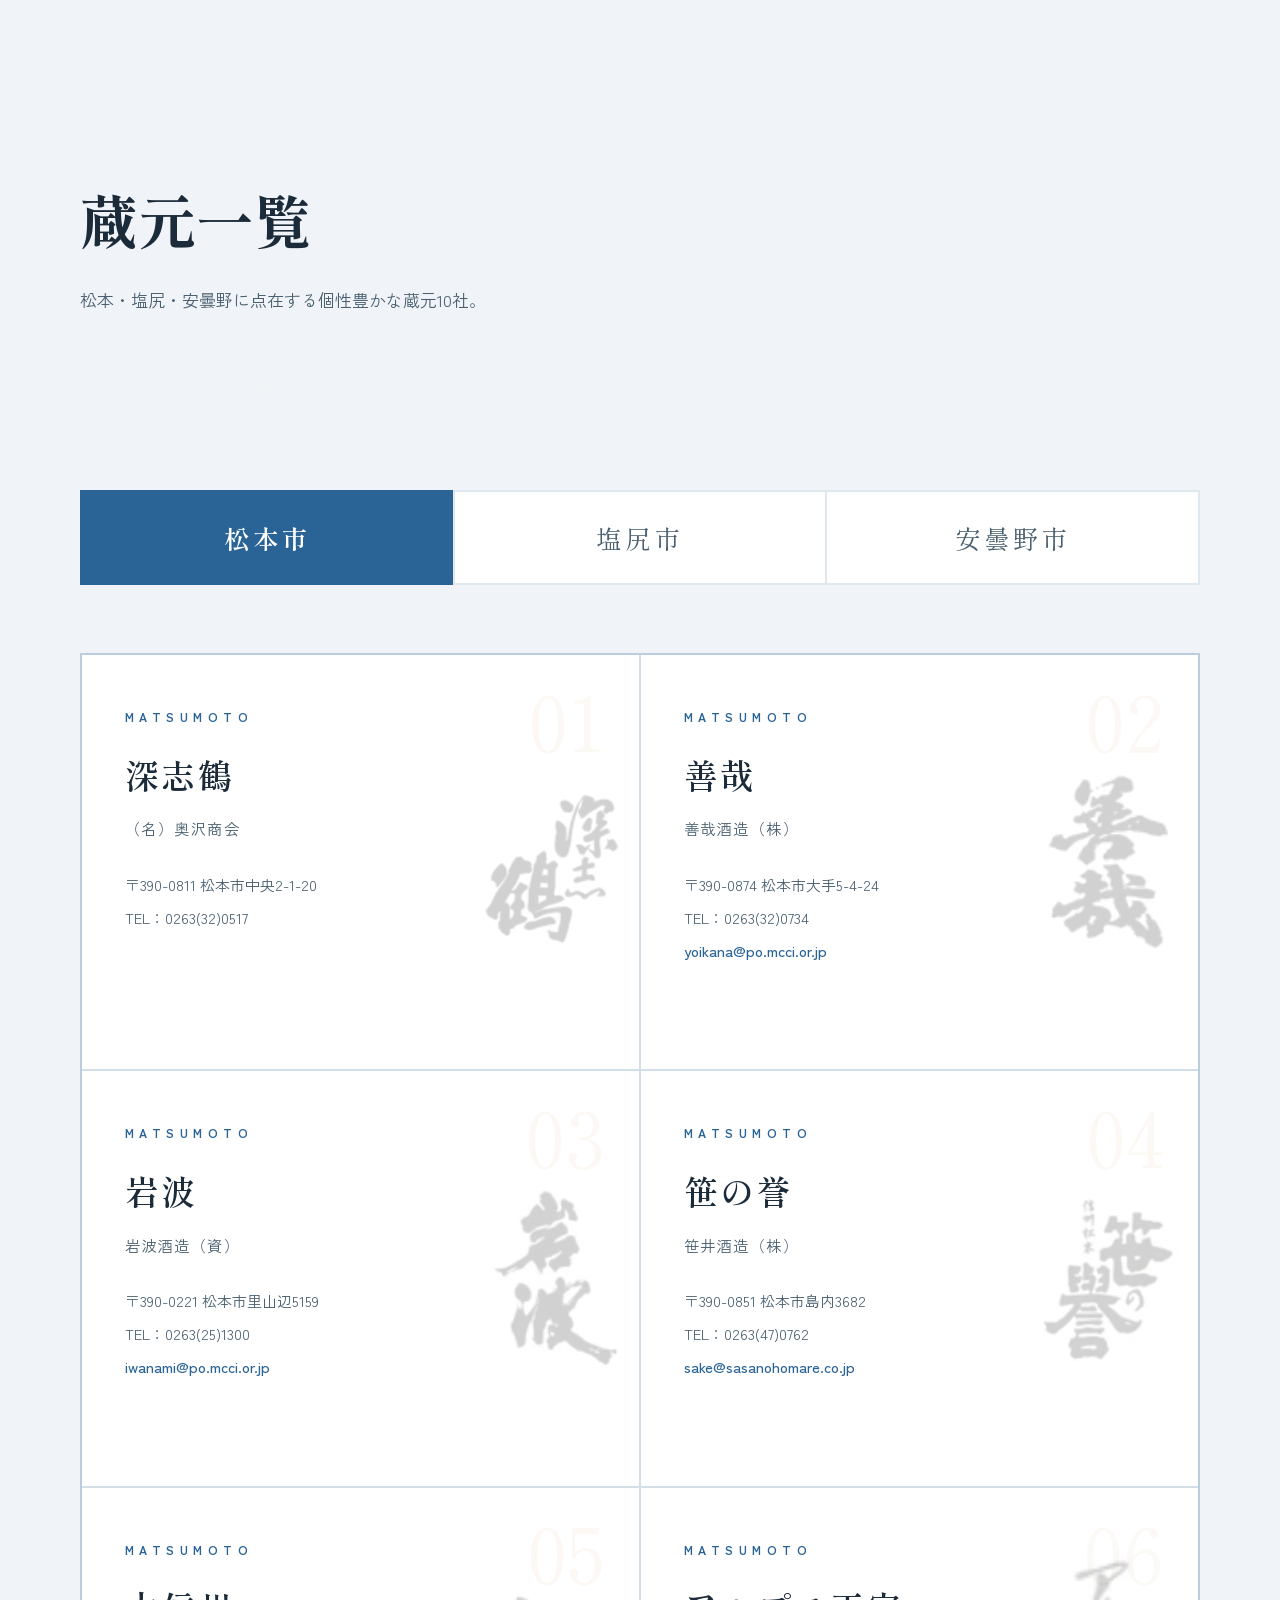
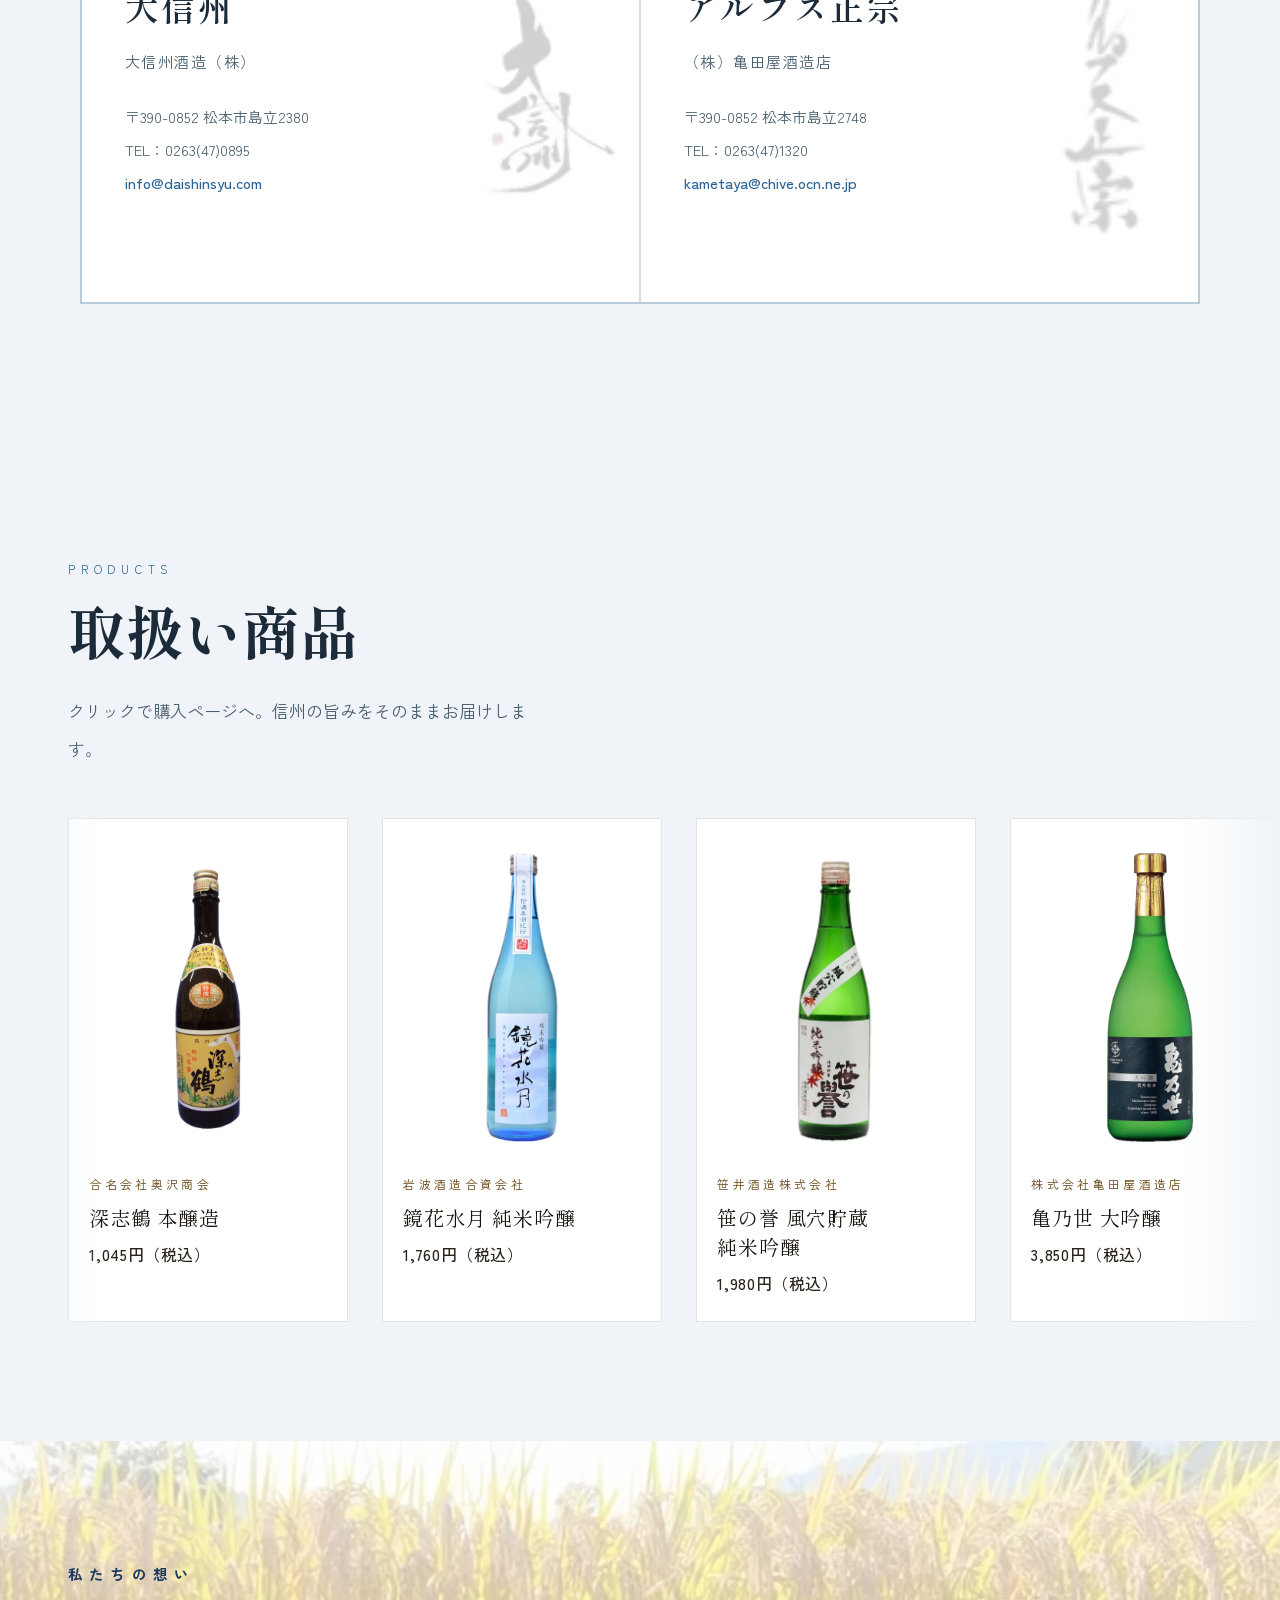
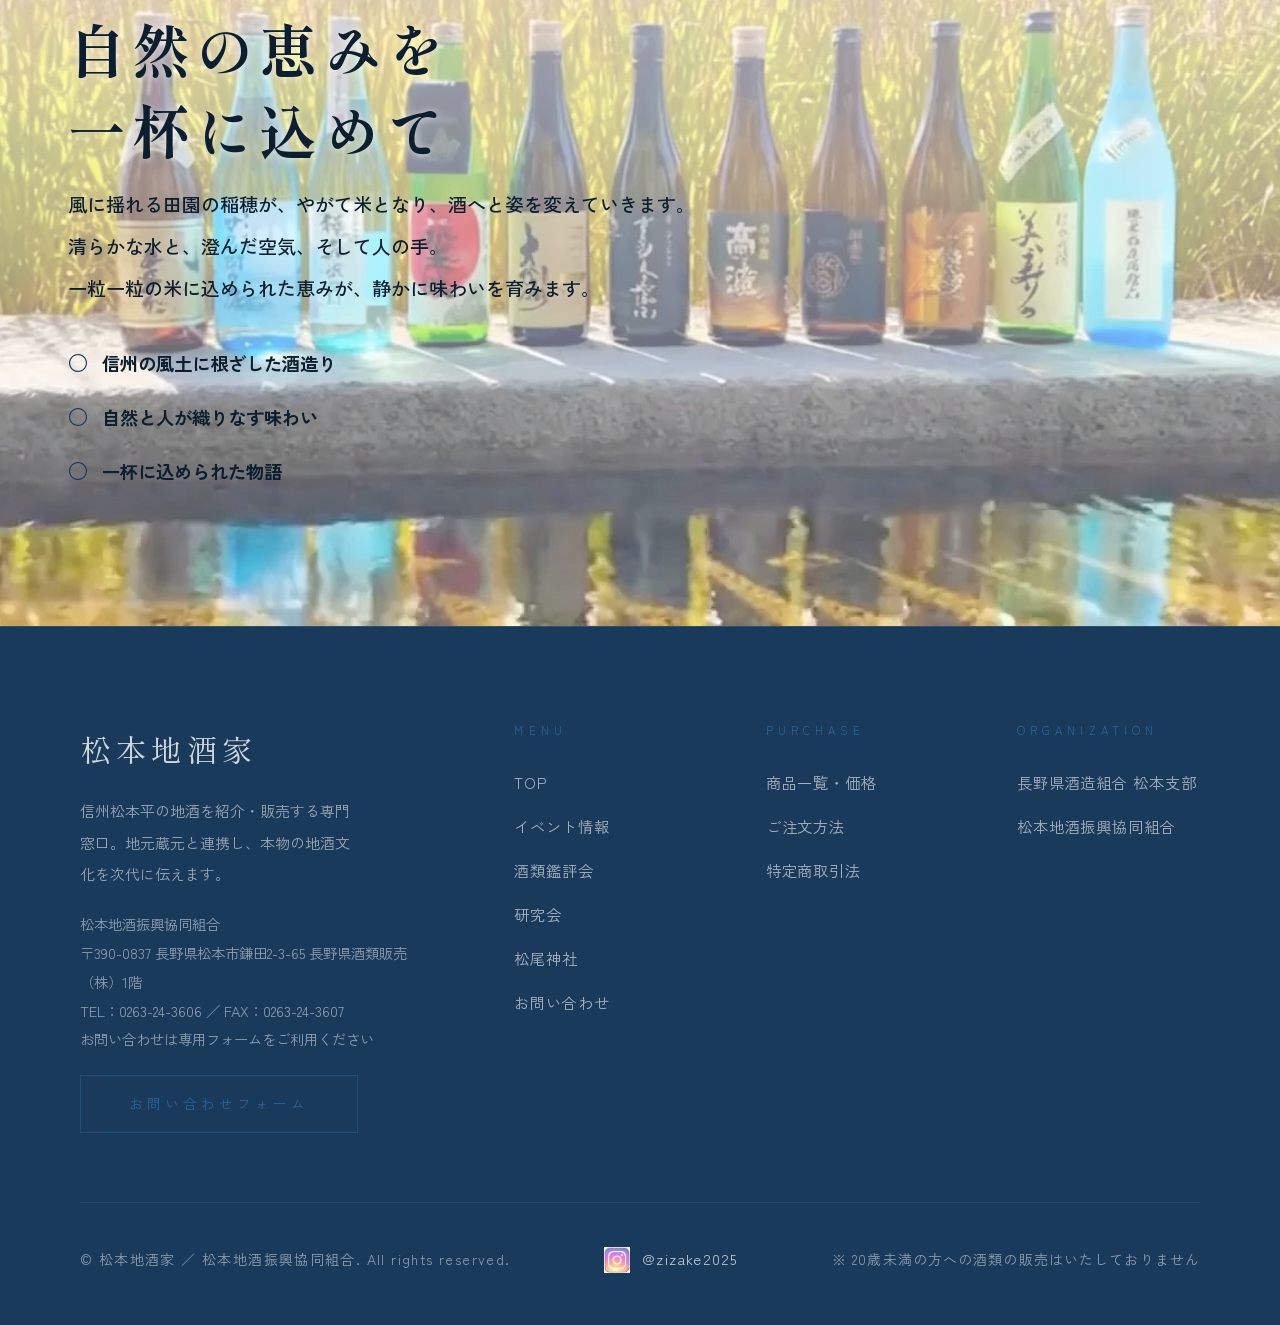
==== commit 66c3d844: "Update index.html and script.js" ====
--- a/index.html
+++ b/index.html
@@ -207,10 +207,18 @@
           <input id="fEmail" type="email" autocomplete="email" placeholder="例）sample@example.com" style="color:var(--text);border-color:var(--border);background:#fff;">
         </div>
         <div class="form-group">
+          <label for="fTel">電話番号</label>
+          <input id="fTel" type="tel" autocomplete="tel" placeholder="例）090-1234-5678" style="color:var(--text);border-color:var(--border);background:#fff;">
+        </div>
+        <div class="form-group">
+          <label for="fAddress">住所</label>
+          <input id="fAddress" type="text" autocomplete="street-address" placeholder="例）長野県松本市..." style="color:var(--text);border-color:var(--border);background:#fff;">
+        </div>
+        <div class="form-group">
           <label for="fMessage">お問い合わせ内容</label>
           <textarea id="fMessage" rows="6" placeholder="お問い合わせ内容をご記入ください" style="color:var(--text);border-color:var(--border);background:#fff;"></textarea>
         </div>
-        <p class="form-note" style="color:var(--text-sub);opacity:.8;">3項目すべての入力内容を確認後、送信画面が開きます。</p>
+        <p class="form-note" style="color:var(--text-sub);opacity:.8;">入力内容を確認後、送信画面が開きます。</p>
         <button id="formSubmit" type="button" class="btn-submit" style="margin-top:1rem;">お問い合わせを送る</button>
       </div>
     </div>
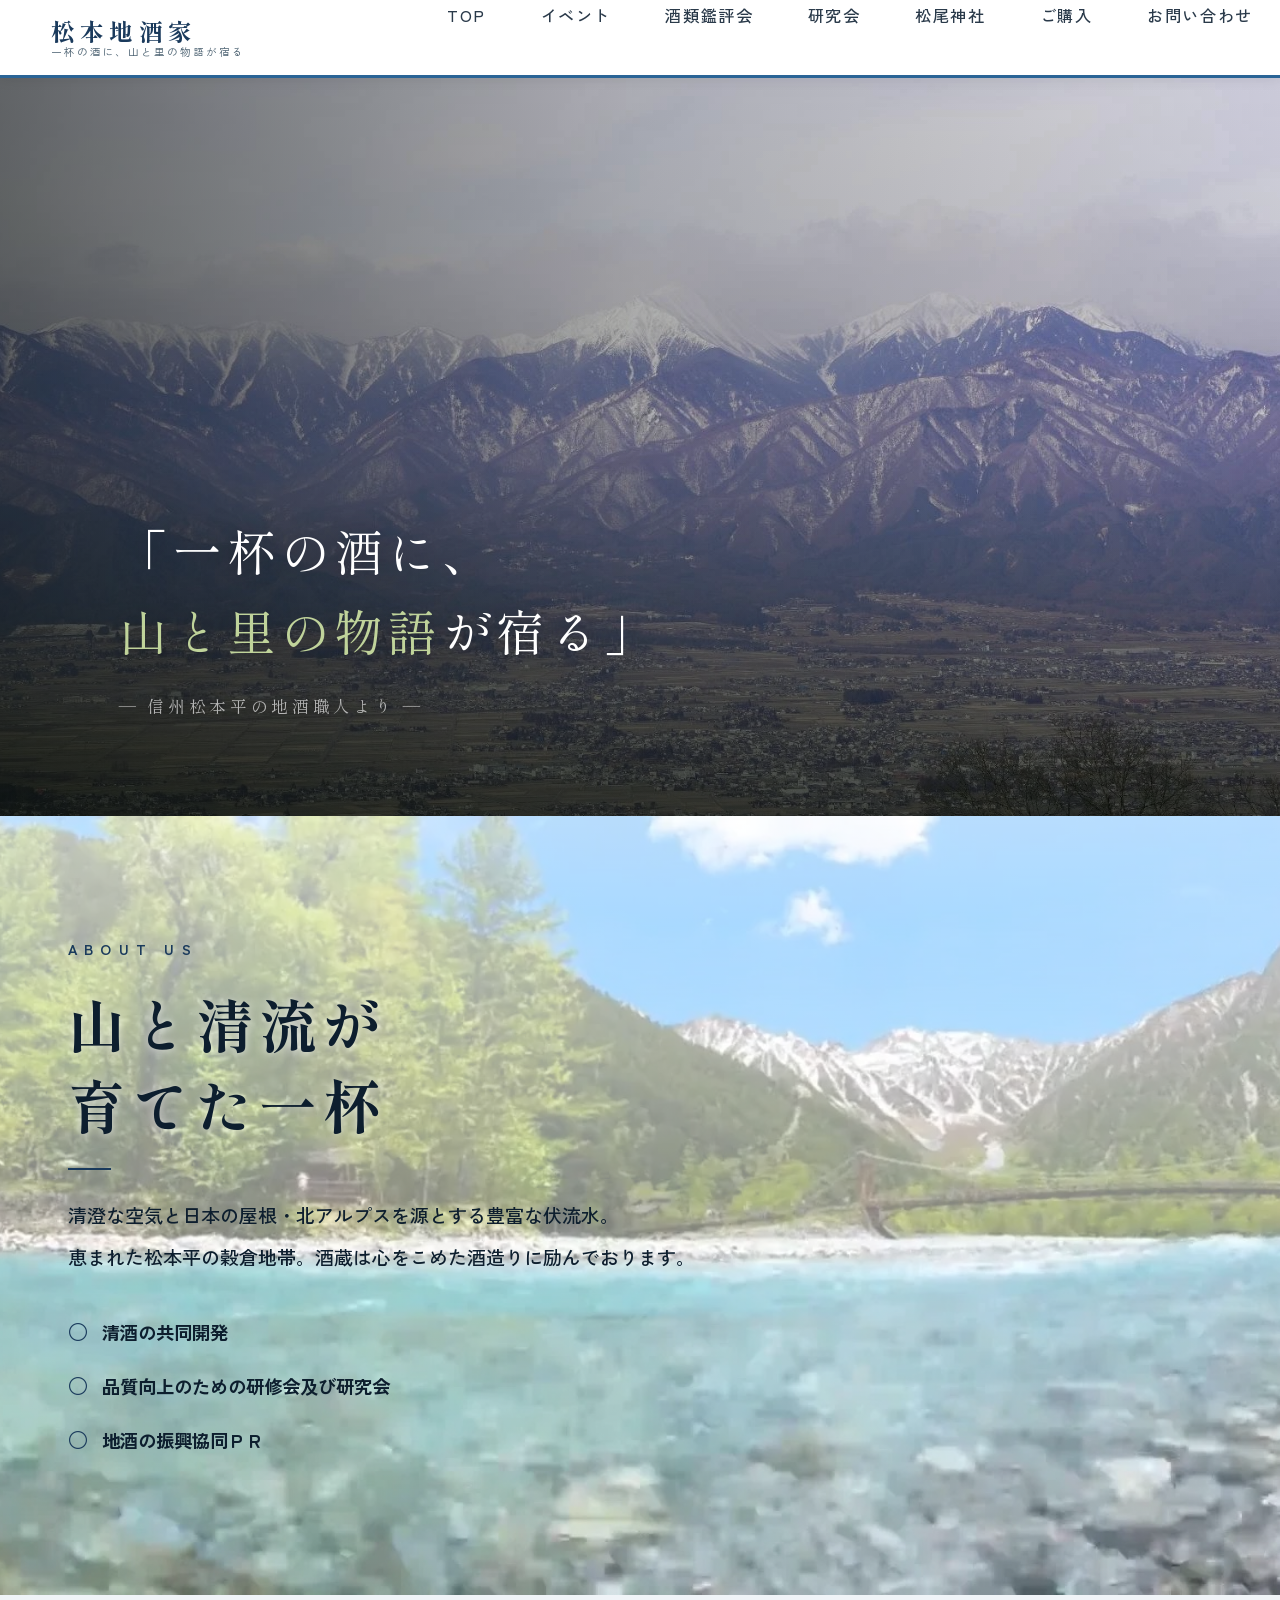
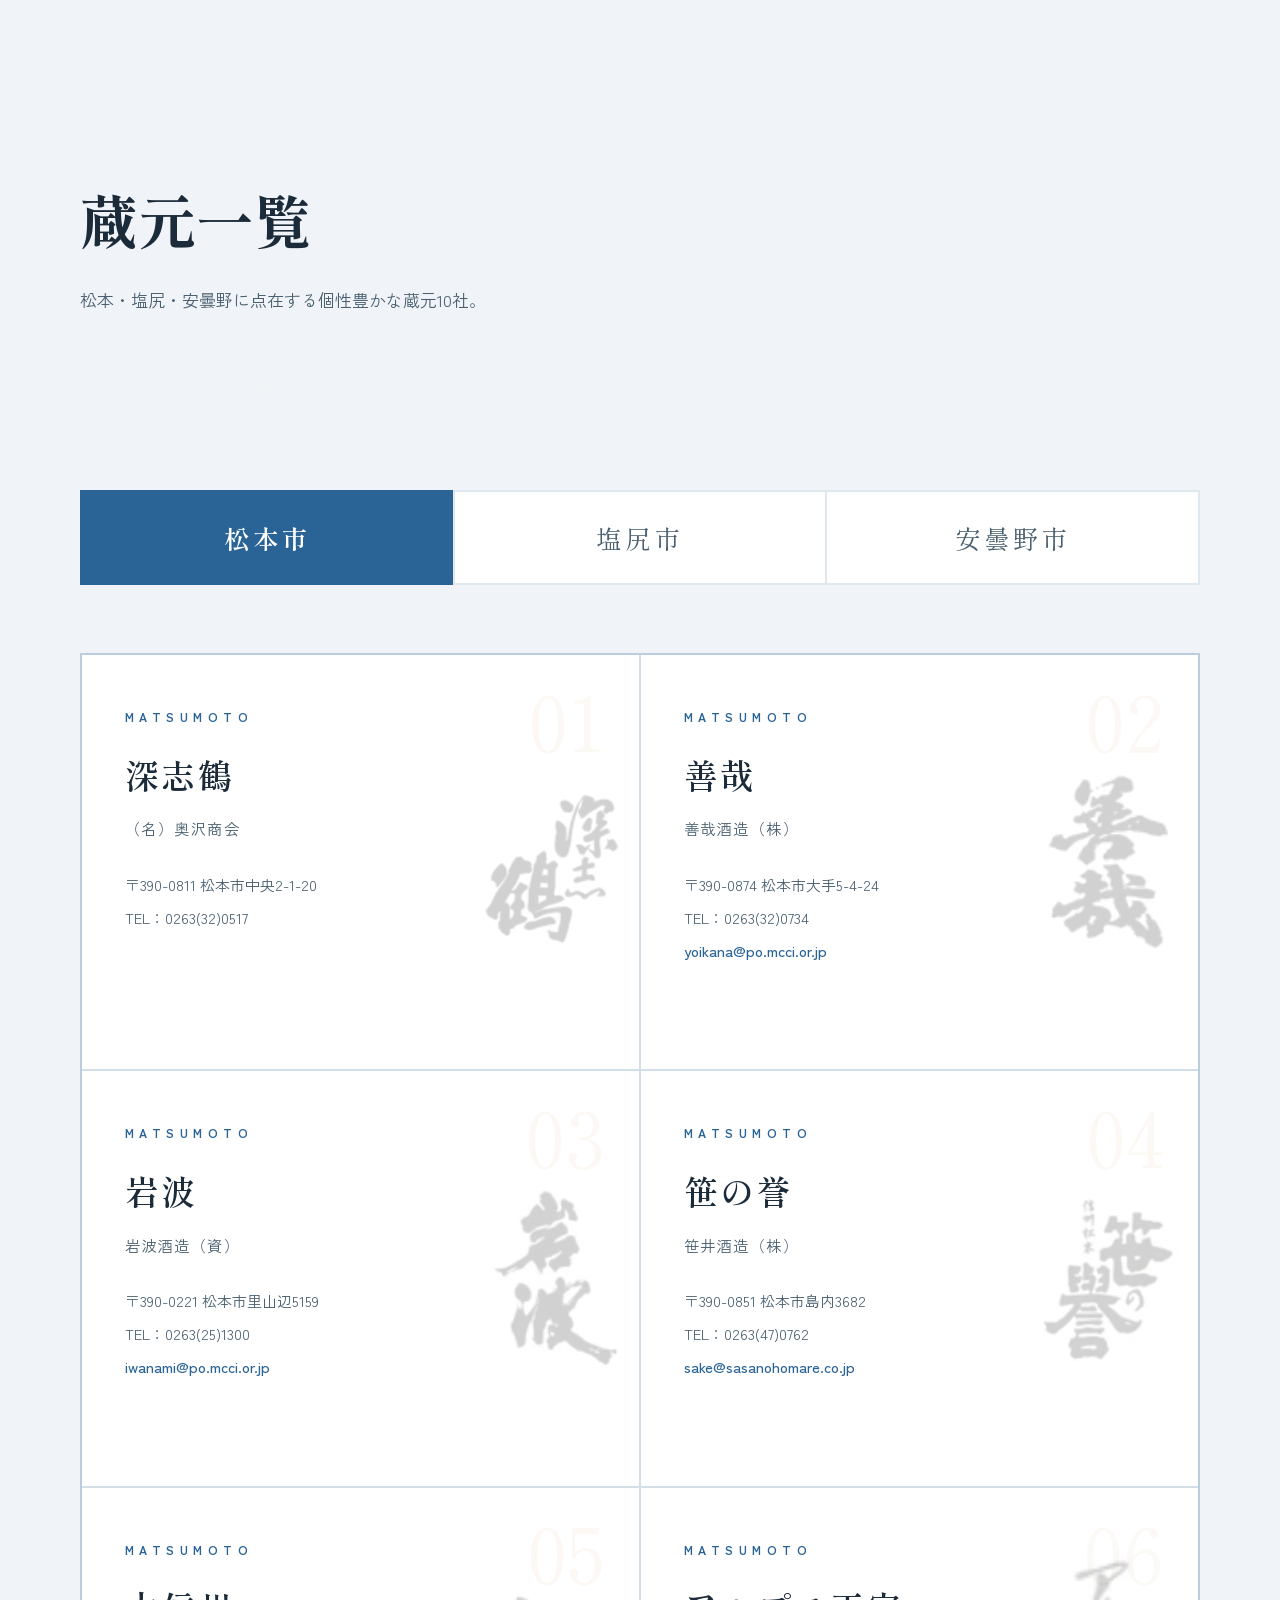
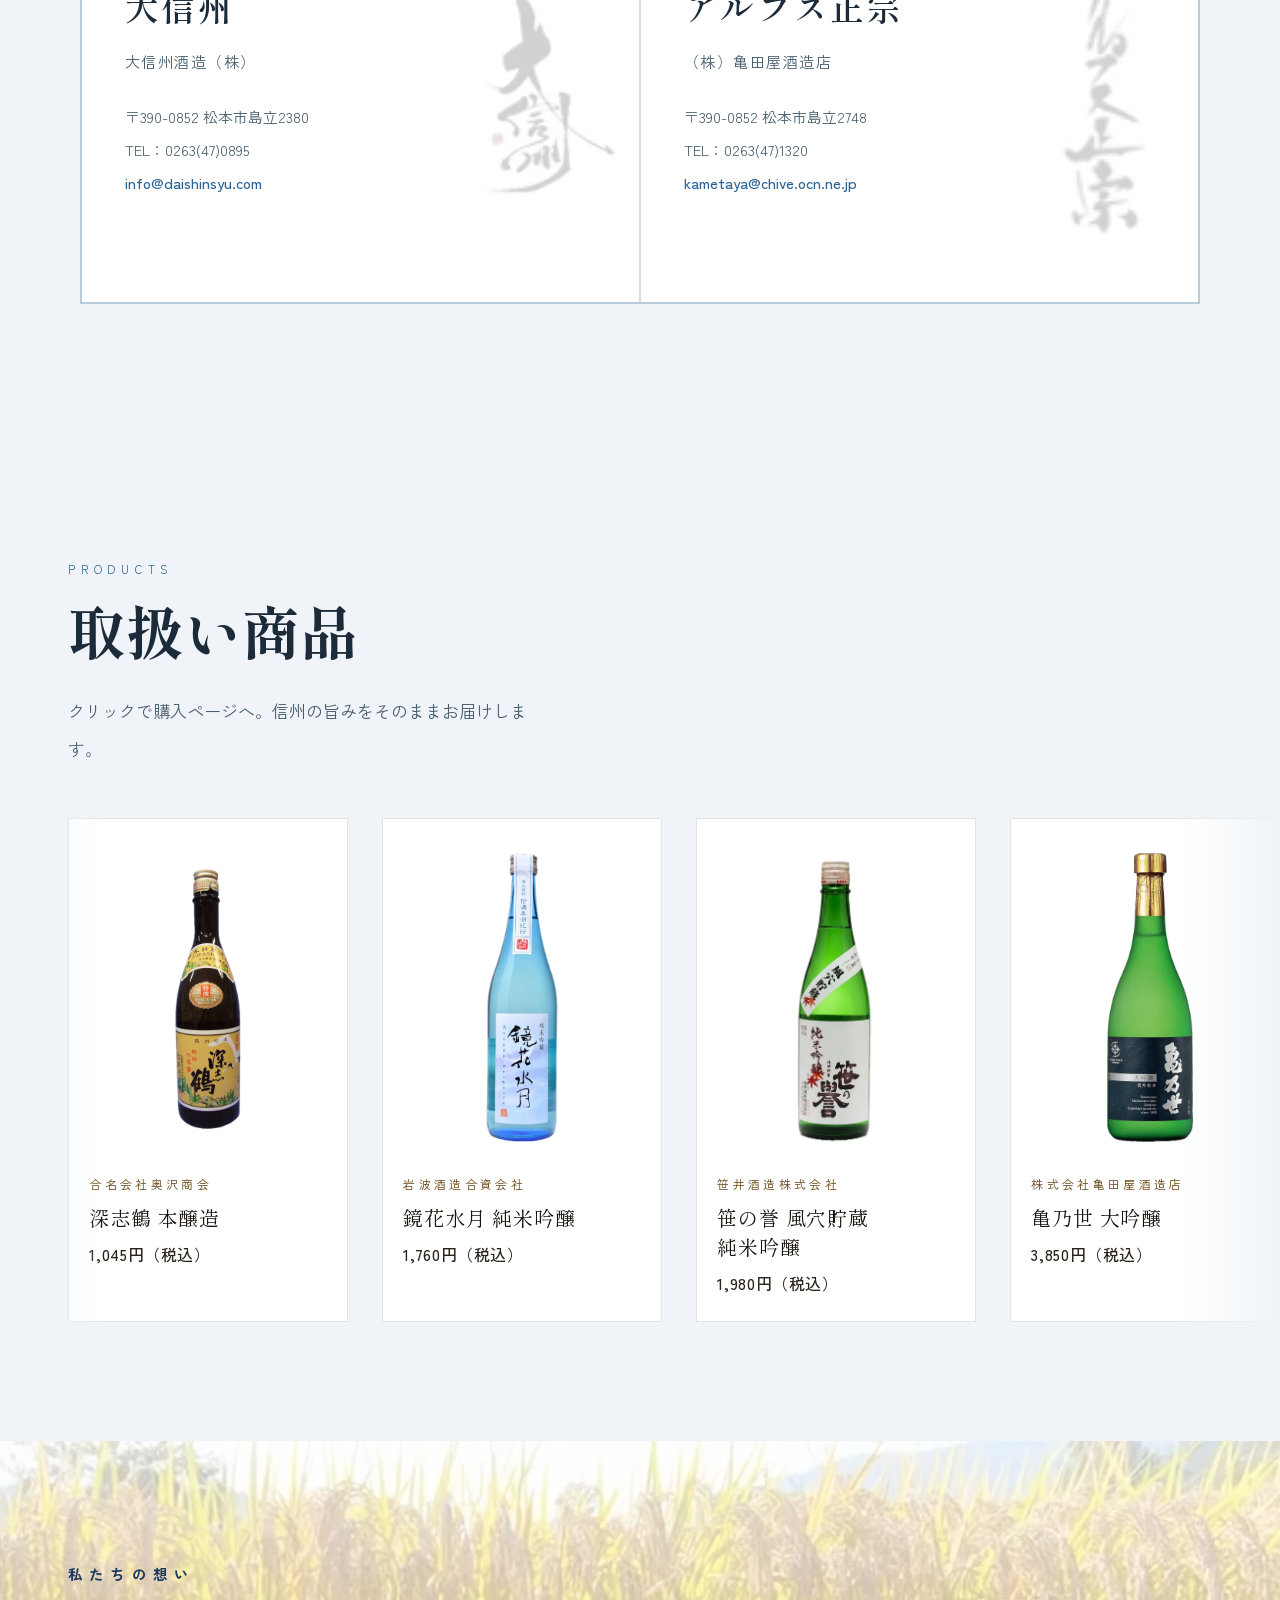
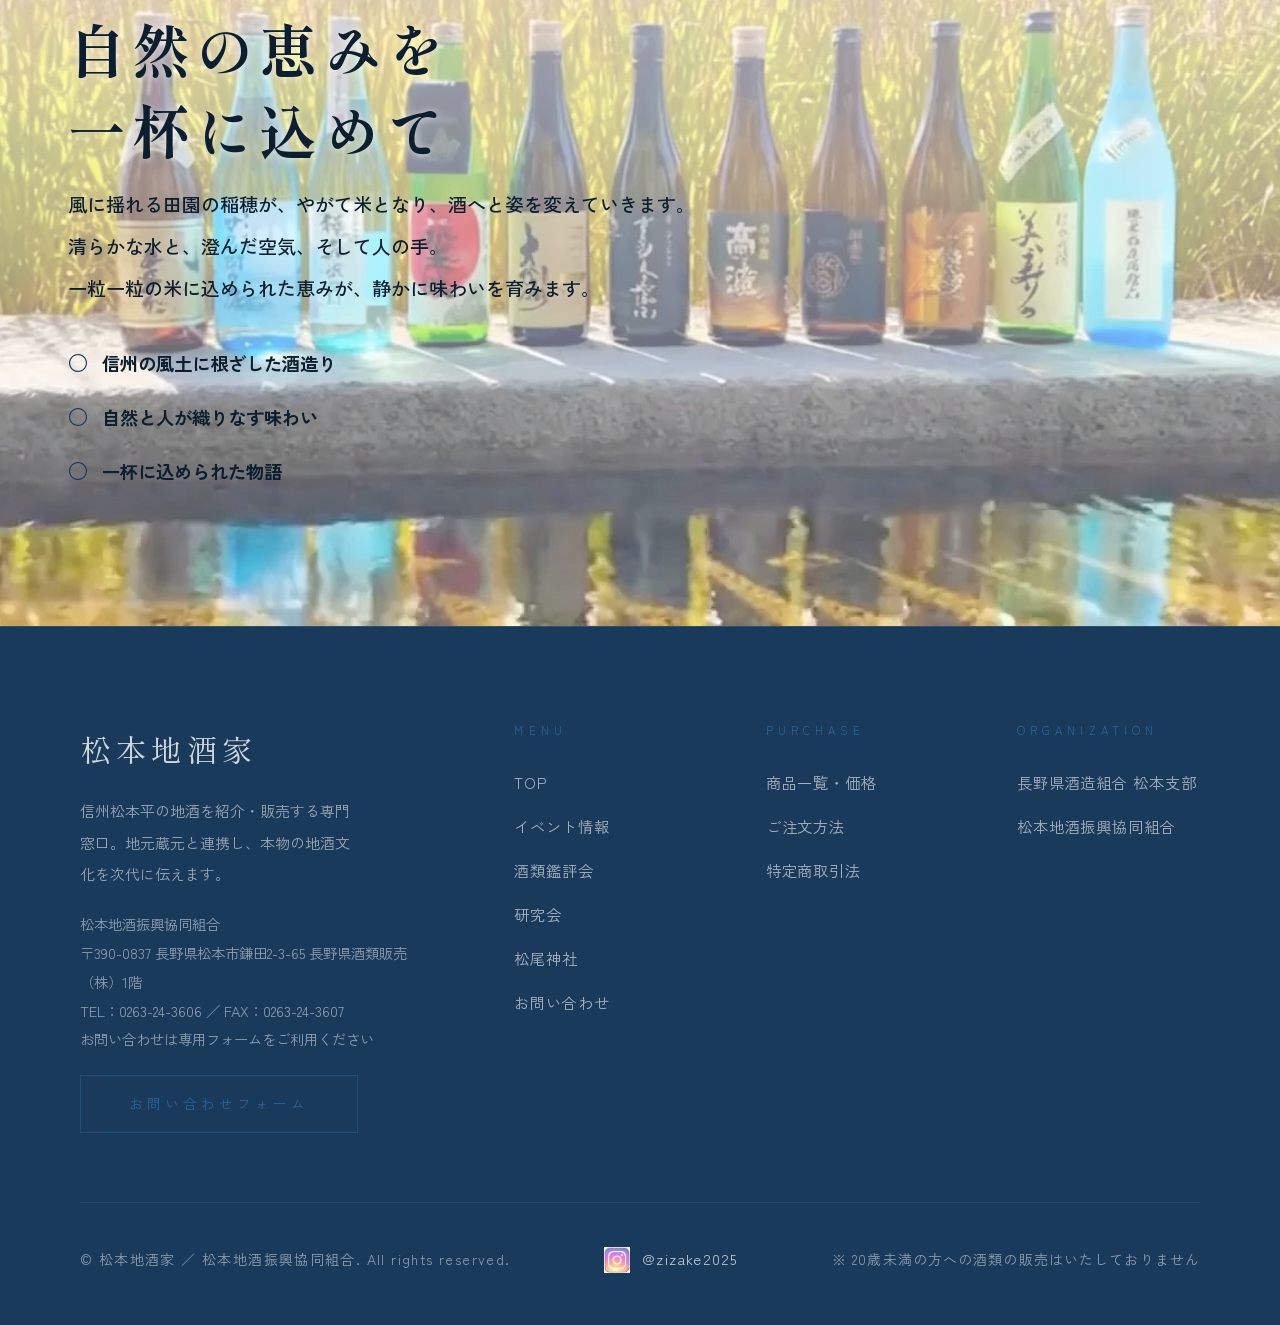
==== commit 59a2e71e: "Update index hero copy" ====
--- a/index.html
+++ b/index.html
@@ -52,7 +52,6 @@
     <div class="nss-slides" id="nsSlides">
       <div class="nss-slide active">
         <div class="nss-slide-img" style="background-image:url('images/header.jpeg');background-size:cover;background-position:center;"></div>
-        <div class="nss-slide-sub">信州松本平の</div>
         <div class="nss-content">
           <div class="nss-quote-wrap">
             <p class="nss-quote-main">「一杯の酒に、<br><em>山と里の物語</em>が宿る」</p>
